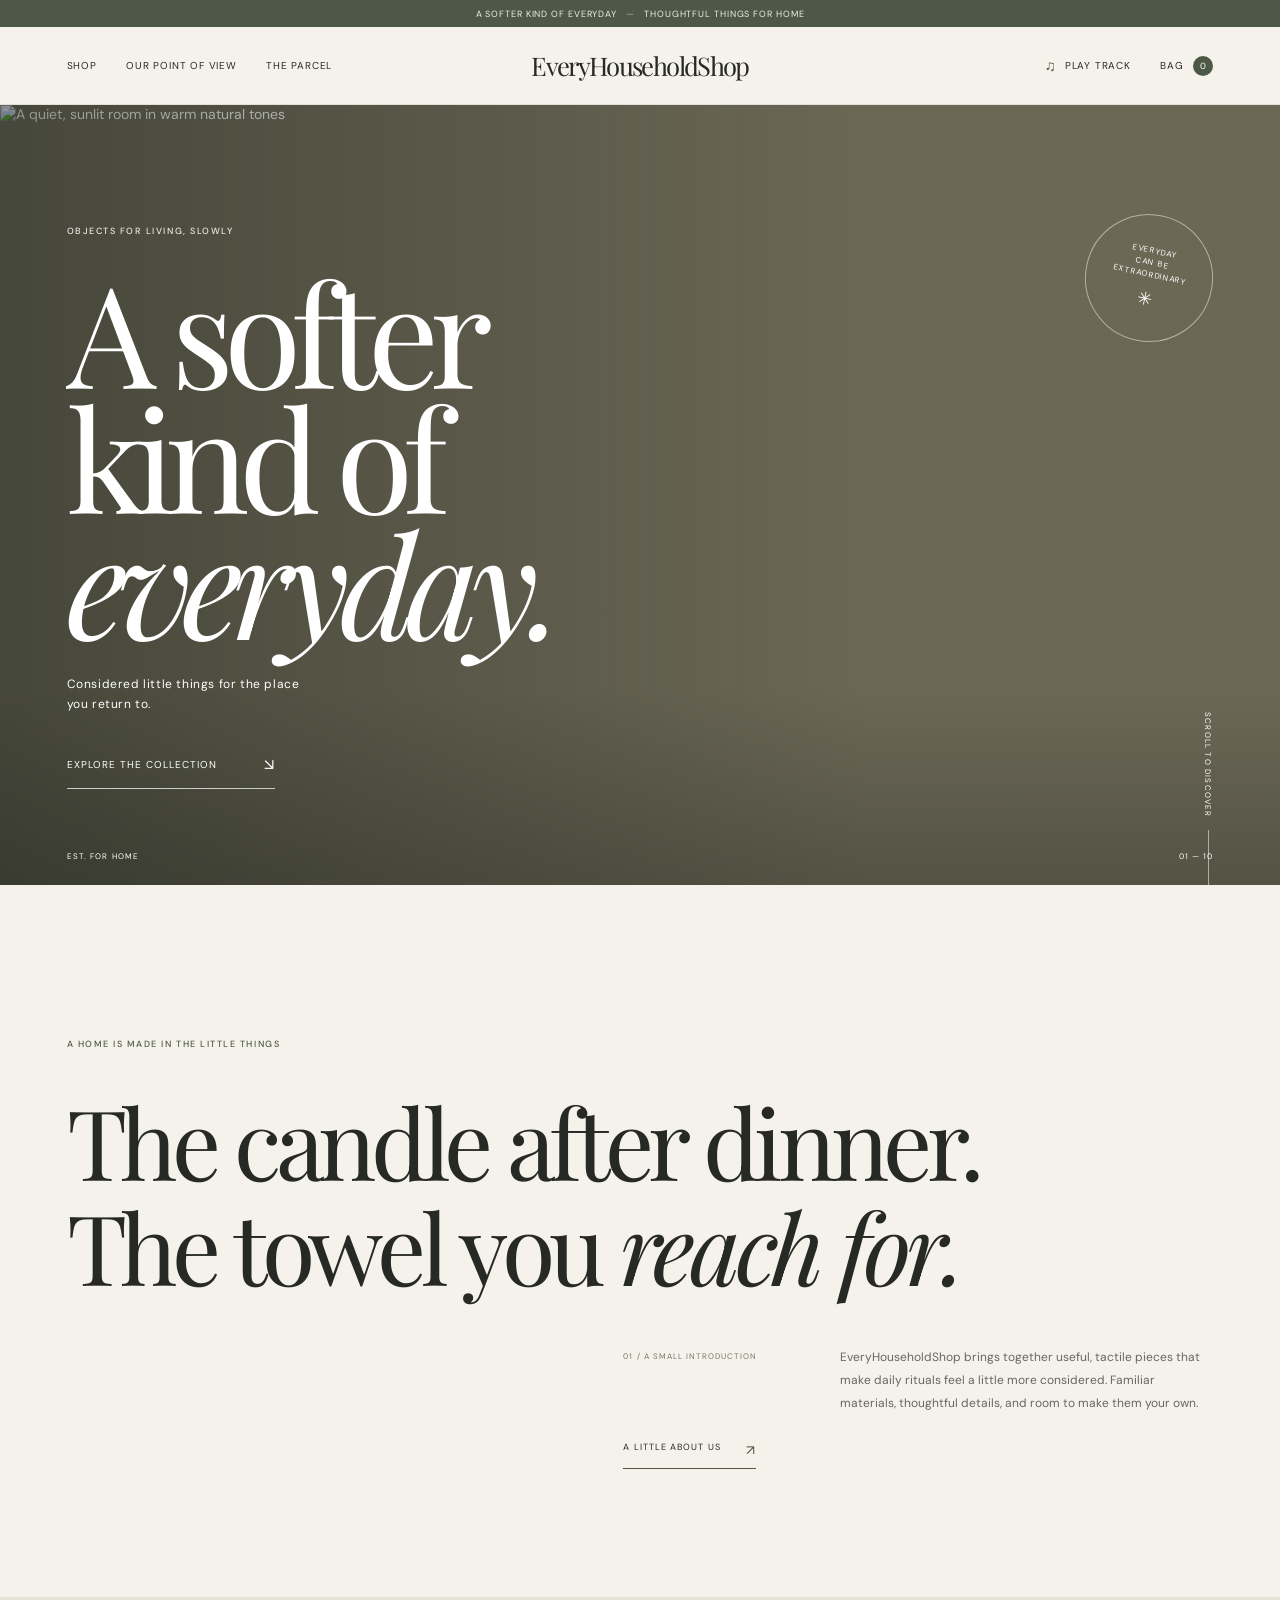
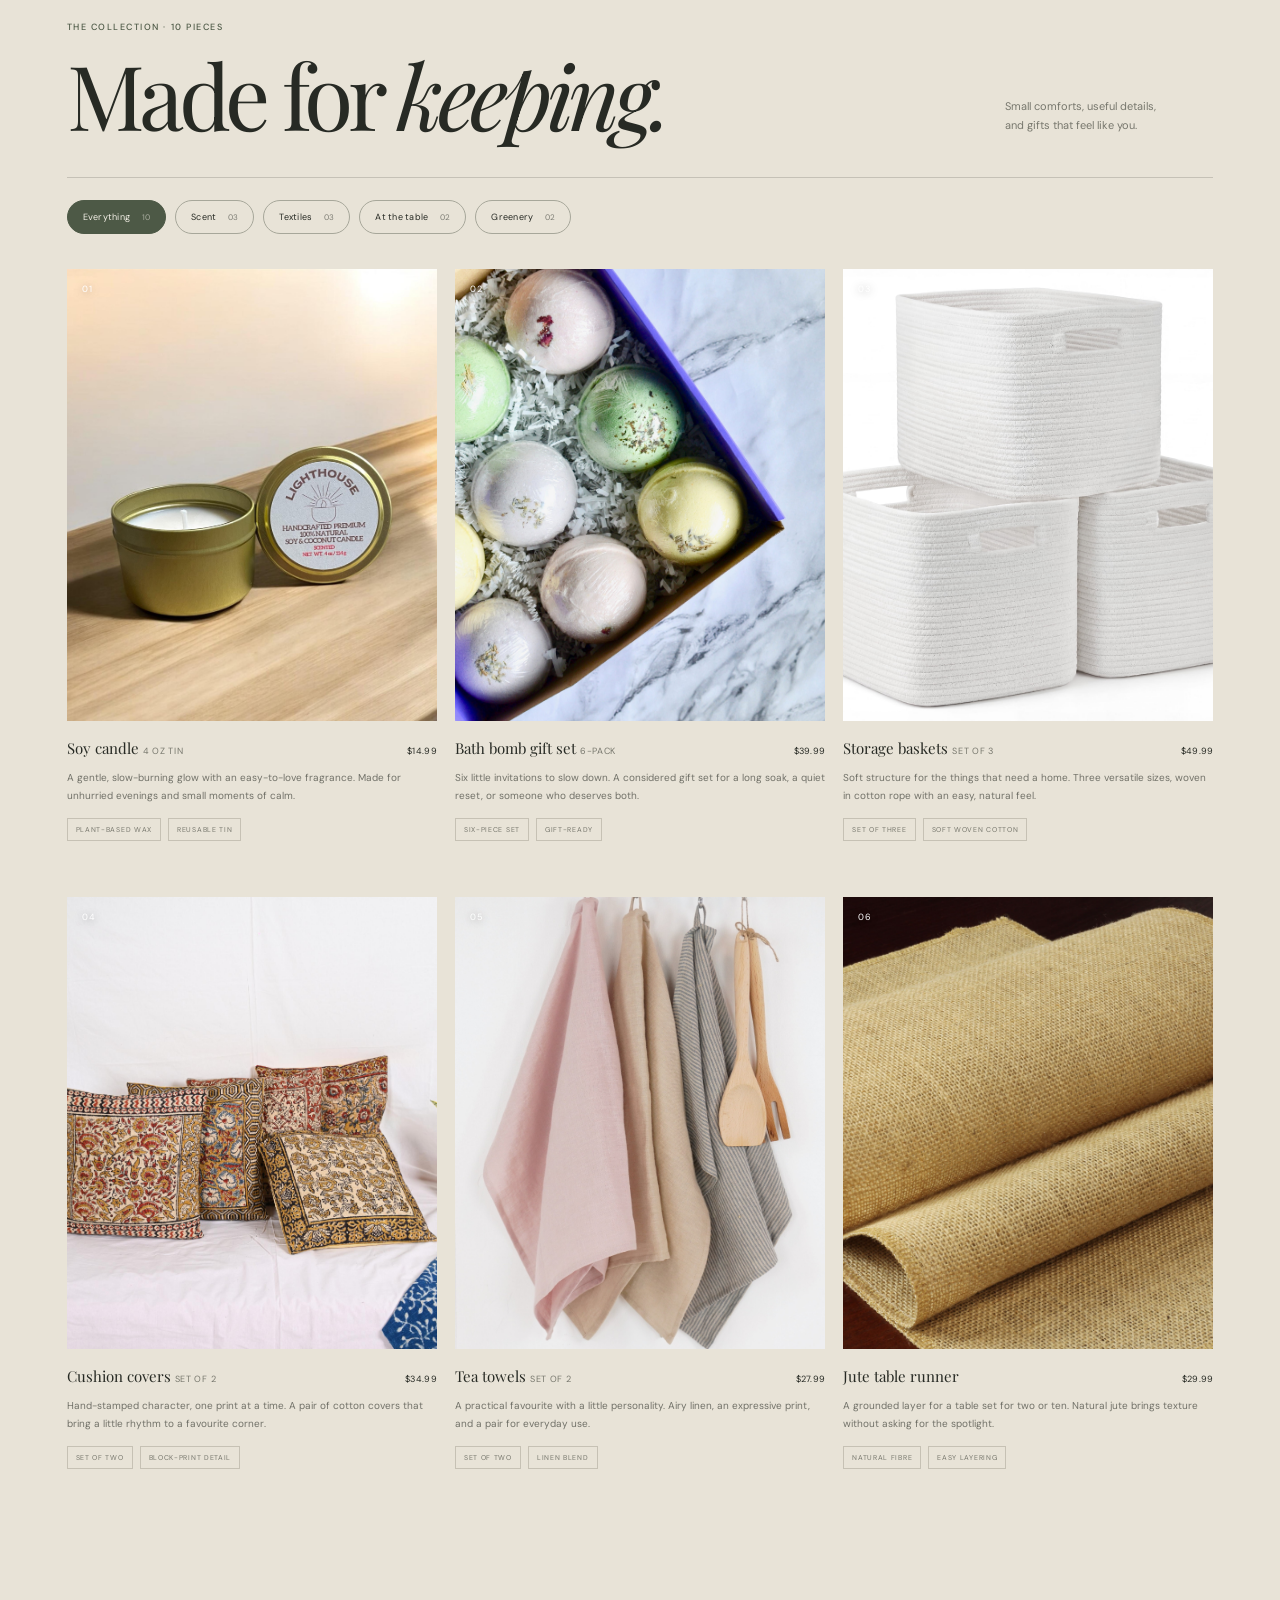
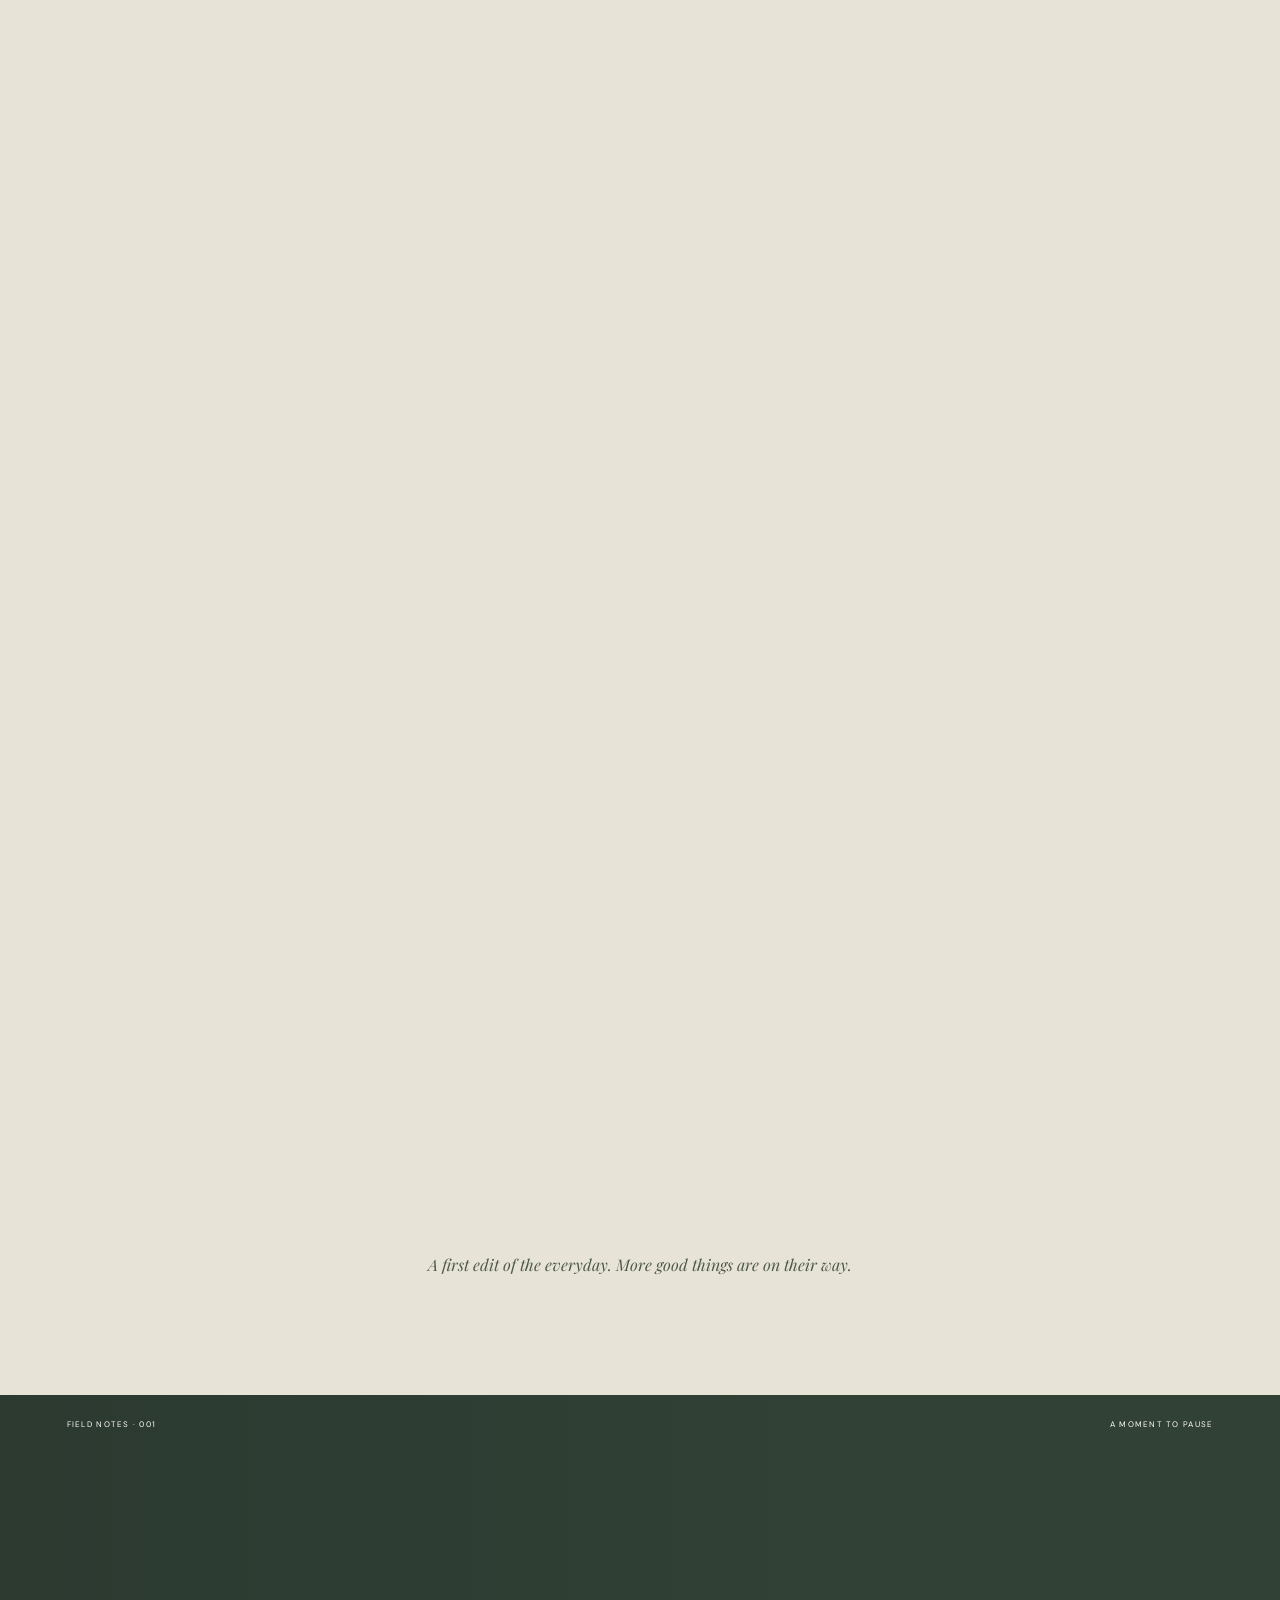
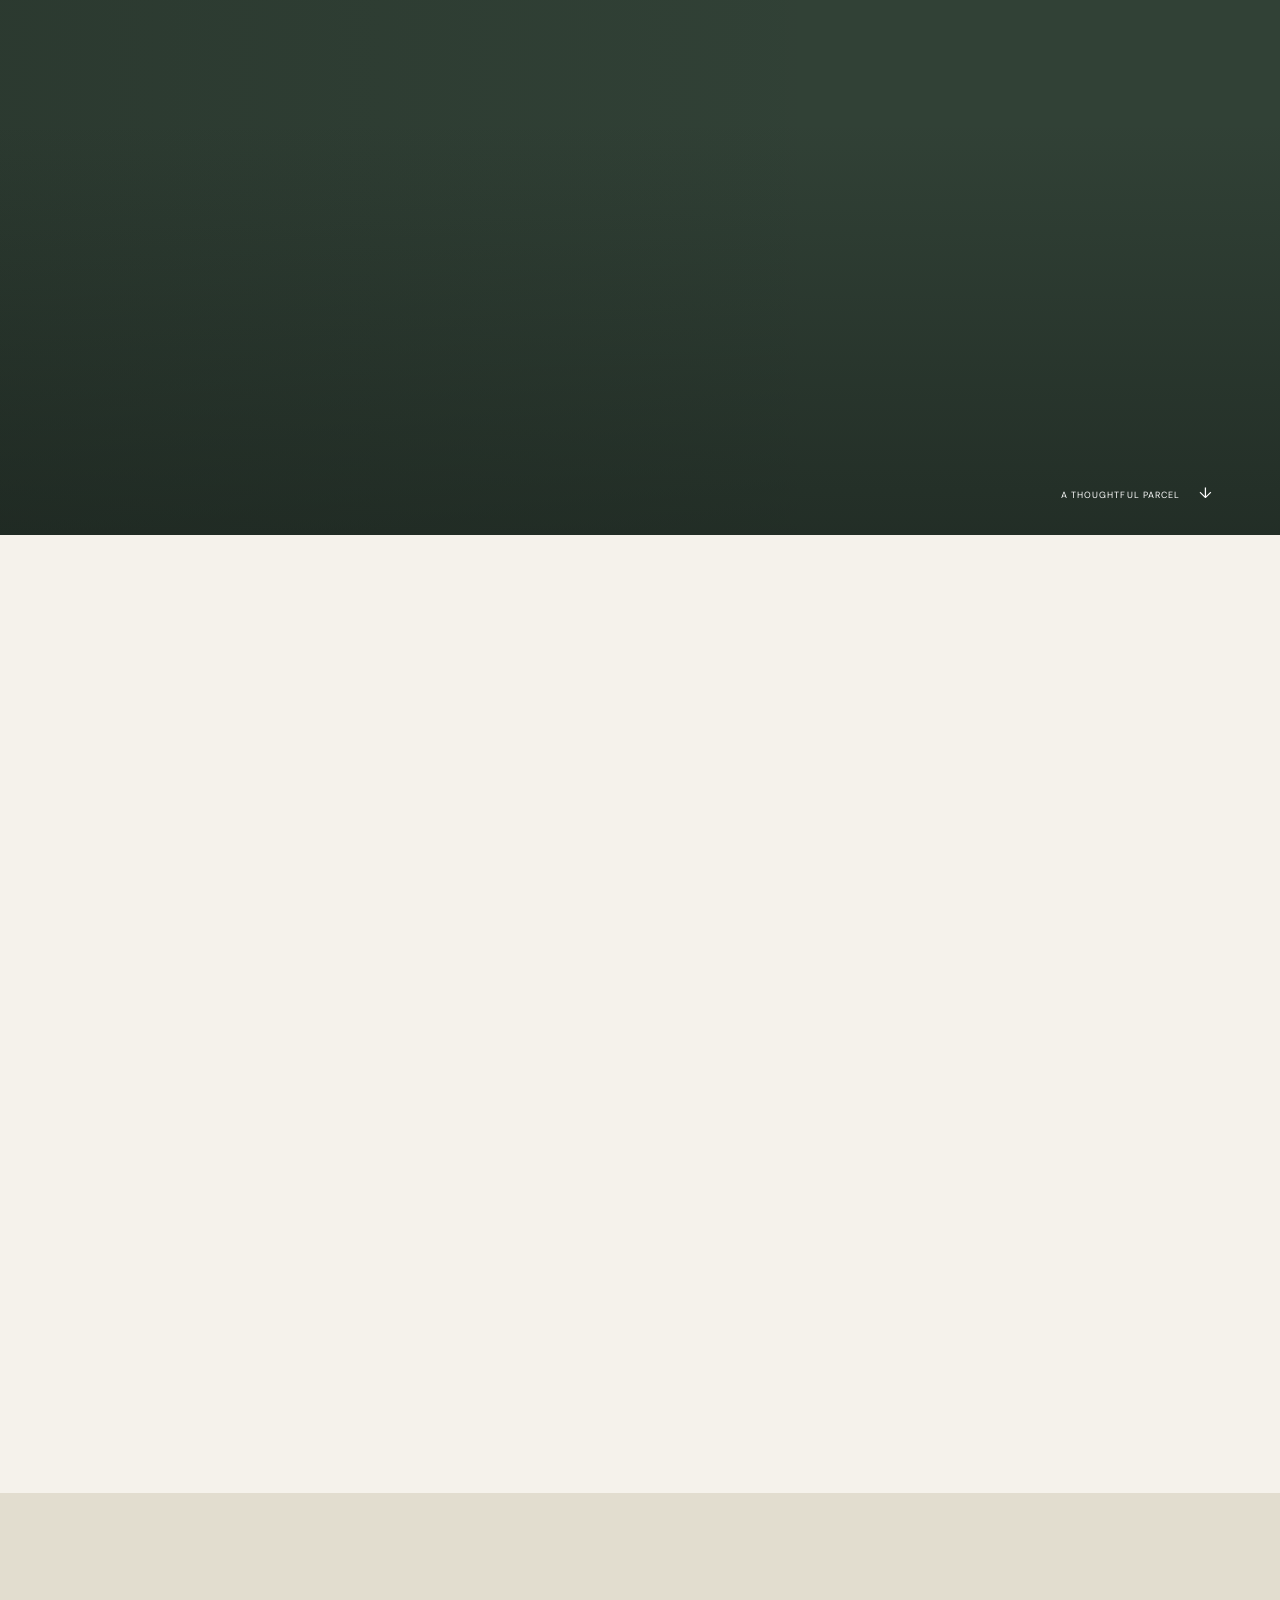
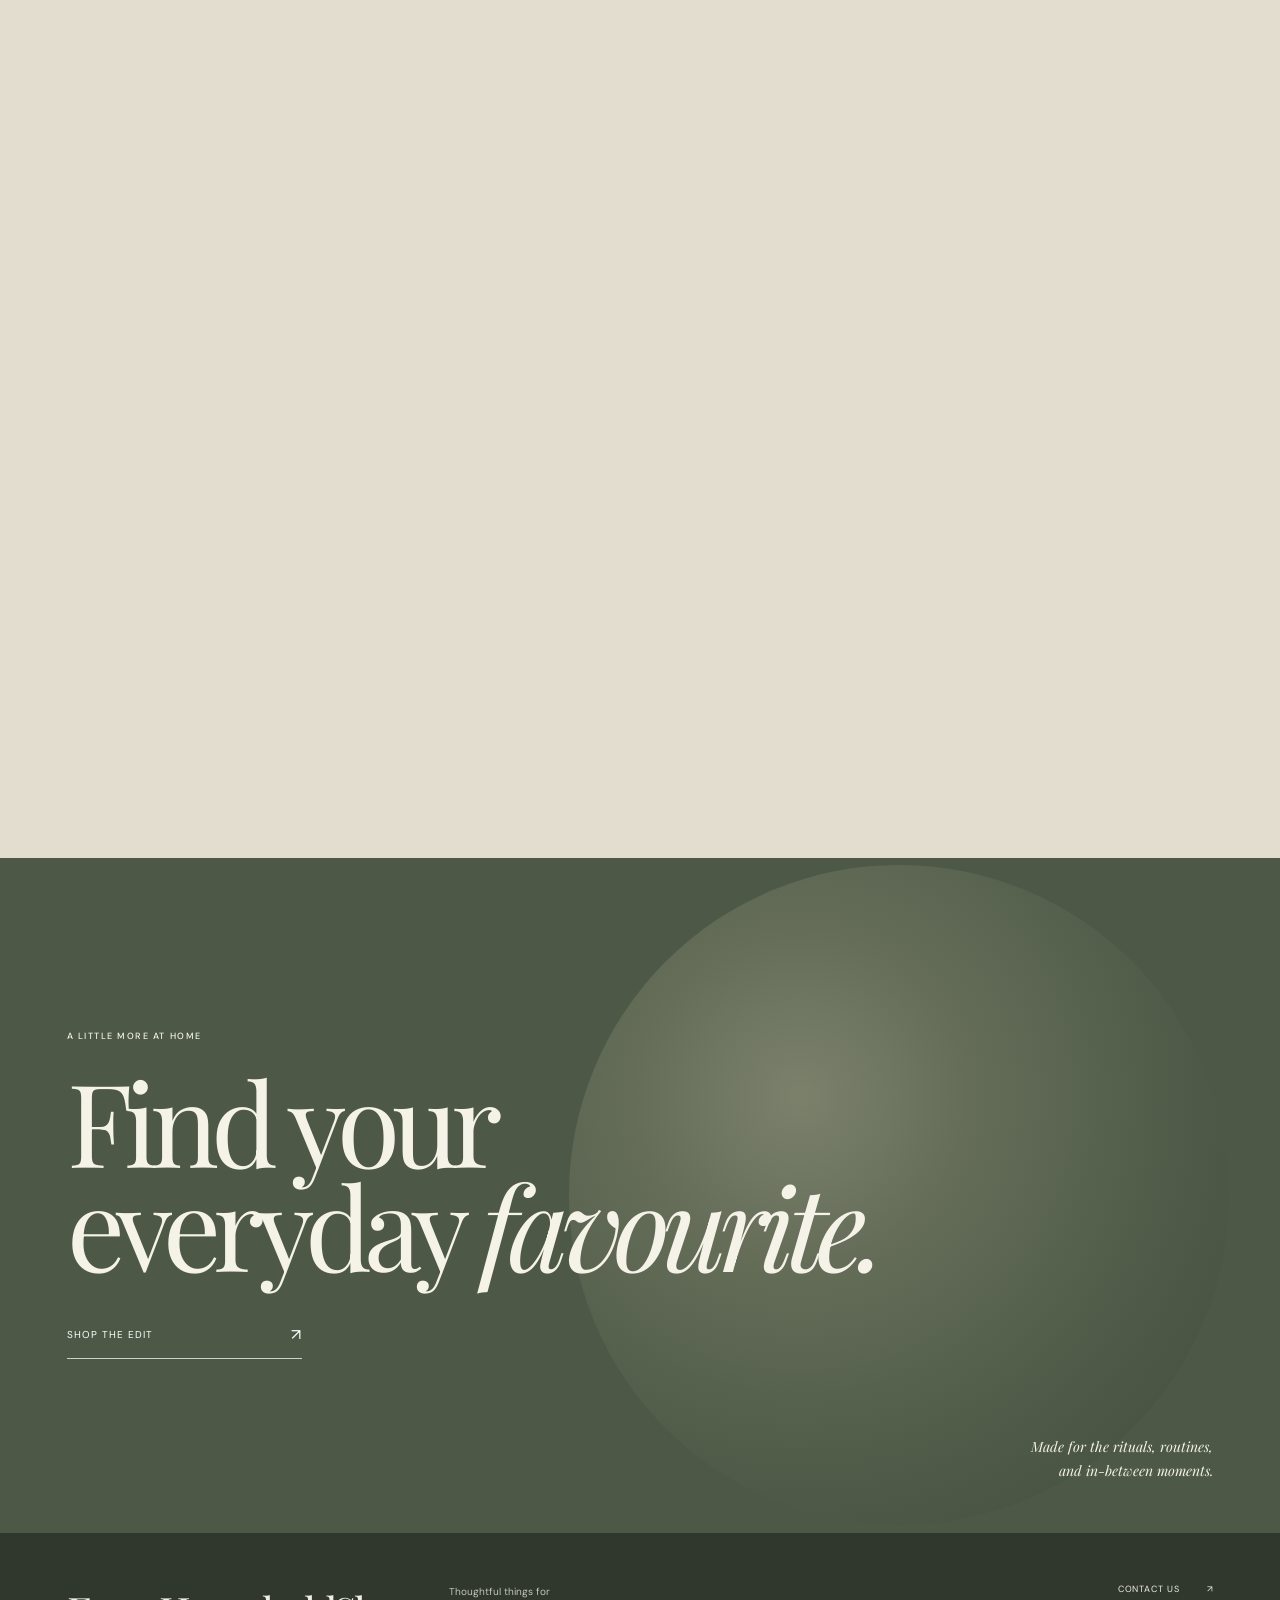
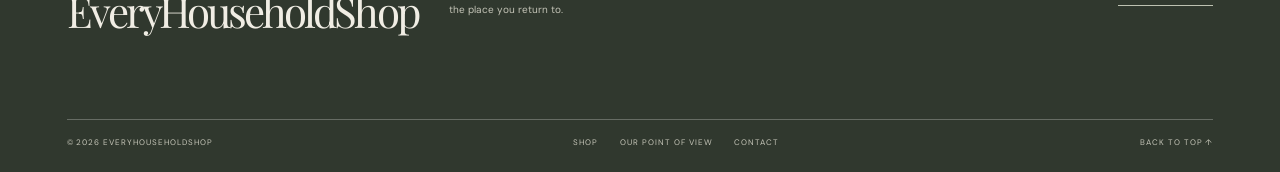
==== index.html @ 0ec9c469 "init" ====
<!doctype html>
<html lang="en">
<head>
  <meta charset="utf-8">
  <meta name="viewport" content="width=device-width, initial-scale=1">
  <meta name="theme-color" content="#e9e4d8">
  <meta name="description" content="Thoughtful objects for the rituals of home. Discover the EveryHouseholdShop collection of considered everyday essentials.">
  <title>EveryHouseholdShop — A softer kind of everyday</title>
  <link rel="preconnect" href="https://fonts.googleapis.com">
  <link rel="preconnect" href="https://fonts.gstatic.com" crossorigin>
  <link href="https://fonts.googleapis.com/css2?family=DM+Sans:wght@400;500;600&family=Playfair+Display:wght@400;500&display=swap" rel="stylesheet">
  <link rel="stylesheet" href="assets/styles.css">
</head>
<body>
  <div class="loader" aria-hidden="true"><span class="loader-mark">EveryHouseholdShop</span><span class="loader-line"><i></i></span></div>
  <div class="announcement">A softer kind of everyday <span>—</span> thoughtful things for home</div>
  <header class="site-header" id="top">
    <button class="menu-toggle" aria-label="Open menu" aria-expanded="false"><span></span><span></span></button>
    <nav class="primary-nav" aria-label="Main navigation"><a href="#collection">Shop</a><a href="#story">Our point of view</a><a href="#packaging">The parcel</a></nav>
    <a class="wordmark" href="#top" aria-label="EveryHouseholdShop home">EveryHouseholdShop</a>
    <div class="header-actions"><button class="sound-toggle" aria-pressed="false"><span class="sound-icon">♫</span><span class="sound-label">Play track</span></button><button class="bag-link" type="button" aria-controls="cart-drawer" aria-expanded="false">Bag <span class="bag-count">0</span></button></div>
  </header>
  <main>
    <section class="hero fullbleed" aria-labelledby="hero-title">
      <img class="hero-image" src="https://images.unsplash.com/photo-1616486338812-3dadae4b4ace?auto=format&fit=crop&w=2400&q=90" alt="A quiet, sunlit room in warm natural tones">
      <div class="hero-shade"></div>
      <div class="hero-copy">
        <p class="eyebrow">Objects for living, slowly</p>
        <h1 id="hero-title">A softer<br>kind of <em>everyday.</em></h1>
        <p class="hero-note">Considered little things for the place<br>you return to.</p>
        <a class="round-link" href="#collection"><span>Explore the collection</span><i>↘</i></a>
      </div>
      <div class="hero-stamp" aria-label="Made for the rituals of home"><span>EVERYDAY<br>CAN BE<br>EXTRAORDINARY</span><b>✳</b></div>
      <div class="hero-foot"><span>EST. FOR HOME</span><span>01 — 10</span></div>
      <a class="scroll-cue" href="#intro"><span>Scroll to discover</span><i></i></a>
    </section>

    <section class="intro editorial-pad" id="intro">
      <p class="eyebrow reveal">A home is made in the little things</p>
      <h2 class="intro-title reveal">The candle after dinner.<br>The towel you <em>reach for.</em></h2>
      <div class="intro-bottom reveal"><span class="intro-number">01 / A SMALL INTRODUCTION</span><p>EveryHouseholdShop brings together useful, tactile pieces that make daily rituals feel a little more considered. Familiar materials, thoughtful details, and room to make them your own.</p><a class="text-link" href="#story">A little about us <span>↗</span></a></div>
    </section>

    <section class="collection editorial-pad" id="collection">
      <div class="section-head reveal"><div><p class="eyebrow">The collection · 10 pieces</p><h2>Made for <em>keeping.</em></h2></div><p>Small comforts, useful details,<br>and gifts that feel like you.</p></div>
      <div class="filter-row reveal" role="group" aria-label="Filter products">
        <button class="filter-chip active" data-filter="all">Everything <span>10</span></button><button class="filter-chip" data-filter="scent">Scent <span>03</span></button><button class="filter-chip" data-filter="textile">Textiles <span>03</span></button><button class="filter-chip" data-filter="table">At the table <span>02</span></button><button class="filter-chip" data-filter="greenery">Greenery <span>02</span></button>
      </div>
      <div class="product-grid">
        <article class="product-card reveal" data-category="scent" data-price="14.99" data-id="soy-candle"><div class="product-image"><img loading="lazy" src="./assets/01-soy-candle-tin.jpg" alt="A candle glowing in a softly lit room"><span class="product-index">01</span><button class="quick-add" data-product="Soy candle (4 oz tin)">Add to bag <i>＋</i></button></div><div class="product-meta"><h3>Soy candle <small>4 oz tin</small></h3><span>$14.99</span></div><p class="product-desc">A gentle, slow-burning glow with an easy-to-love fragrance. Made for unhurried evenings and small moments of calm.</p><div class="product-tags"><span>Plant-based wax</span><span>Reusable tin</span></div></article>
        <article class="product-card reveal" data-category="scent" data-price="39.99" data-id="bath-bombs"><div class="product-image"><img loading="lazy" src="./assets/02-bath-bomb-gift-set.jpg" alt="Bath and body care arranged on a warm stone surface"><span class="product-index">02</span><button class="quick-add" data-product="Bath bomb gift set (6-pack)">Add to bag <i>＋</i></button></div><div class="product-meta"><h3>Bath bomb gift set <small>6-pack</small></h3><span>$39.99</span></div><p class="product-desc">Six little invitations to slow down. A considered gift set for a long soak, a quiet reset, or someone who deserves both.</p><div class="product-tags"><span>Six-piece set</span><span>Gift-ready</span></div></article>
        <article class="product-card reveal" data-category="textile" data-price="49.99" data-id="storage-baskets"><div class="product-image"><img loading="lazy" src="./assets/03-cotton-rope-baskets.jpg" alt="Natural woven baskets beside a linen sofa"><span class="product-index">03</span><button class="quick-add" data-product="Storage baskets (set of 3)">Add to bag <i>＋</i></button></div><div class="product-meta"><h3>Storage baskets <small>set of 3</small></h3><span>$49.99</span></div><p class="product-desc">Soft structure for the things that need a home. Three versatile sizes, woven in cotton rope with an easy, natural feel.</p><div class="product-tags"><span>Set of three</span><span>Soft woven cotton</span></div></article>
        <article class="product-card reveal" data-category="textile" data-price="34.99" data-id="cushion-covers"><div class="product-image"><img loading="lazy" src="./assets/04-block-print-cushion-covers.jpg" alt="Patterned cushion covers on a neutral sofa"><span class="product-index">04</span><button class="quick-add" data-product="Cushion covers (set of 2)">Add to bag <i>＋</i></button></div><div class="product-meta"><h3>Cushion covers <small>set of 2</small></h3><span>$34.99</span></div><p class="product-desc">Hand-stamped character, one print at a time. A pair of cotton covers that bring a little rhythm to a favourite corner.</p><div class="product-tags"><span>Set of two</span><span>Block-print detail</span></div></article>
        <article class="product-card reveal" data-category="textile" data-price="27.99" data-id="tea-towels"><div class="product-image"><img loading="lazy" src="./assets/05-linen-tea-towels.jpg" alt="Linen tea towels folded on a kitchen counter"><span class="product-index">05</span><button class="quick-add" data-product="Tea towels (set of 2)">Add to bag <i>＋</i></button></div><div class="product-meta"><h3>Tea towels <small>set of 2</small></h3><span>$27.99</span></div><p class="product-desc">A practical favourite with a little personality. Airy linen, an expressive print, and a pair for everyday use.</p><div class="product-tags"><span>Set of two</span><span>Linen blend</span></div></article>
        <article class="product-card reveal" data-category="table" data-price="29.99" data-id="jute-runner"><div class="product-image"><img loading="lazy" src="./assets/06-jute-table-runner.jpg" alt="A natural jute table runner styled for an intimate meal"><span class="product-index">06</span><button class="quick-add" data-product="Jute table runner">Add to bag <i>＋</i></button></div><div class="product-meta"><h3>Jute table runner</h3><span>$29.99</span></div><p class="product-desc">A grounded layer for a table set for two or ten. Natural jute brings texture without asking for the spotlight.</p><div class="product-tags"><span>Natural fibre</span><span>Easy layering</span></div></article>
        <article class="product-card reveal" data-category="greenery" data-price="32.99" data-id="macrame-hangers"><div class="product-image"><img loading="lazy" src="./assets/07-macrame-plant-hanger.jpg" alt="A hanging plant in a bright interior"><span class="product-index">07</span><button class="quick-add" data-product="Macramé hangers (2-pack)">Add to bag <i>＋</i></button></div><div class="product-meta"><h3>Macramé hangers <small>2-pack</small></h3><span>$32.99</span></div><p class="product-desc">Give your favourite greens a little more room to grow. Two knotted hangers bring a handmade touch to open spaces.</p><div class="product-tags"><span>Two-piece set</span><span>Hand-knotted look</span></div></article>
        <article class="product-card reveal" data-category="table" data-price="32.99" data-id="bamboo-coasters"><div class="product-image"><img loading="lazy" src="./assets/08-bamboo-coaster-set.jpg" alt="A ceramic cup resting on a natural coaster"><span class="product-index">08</span><button class="quick-add" data-product="Bamboo coasters (set of 6)">Add to bag <i>＋</i></button></div><div class="product-meta"><h3>Bamboo coasters <small>set of 6</small></h3><span class="product-price">$32.99</span></div><p class="product-desc">A tidy place for cups and unhurried conversations. Natural bamboo brings a warm, lasting feel to everyday tables.</p><label class="engraving-option">Personal engraving <select aria-label="Bamboo coaster engraving"><option value="0">No engraving · $32.99</option><option value="5">Add engraving · $37.99</option></select></label><div class="product-tags"><span>Set of six</span><span>Optional engraving</span></div></article>
        <article class="product-card reveal" data-category="scent" data-price="29.99" data-id="reed-diffuser"><div class="product-image"><img loading="lazy" src="./assets/09-reed-diffuser.jpg" alt="A reed diffuser on a minimal console table"><span class="product-index">09</span><button class="quick-add" data-product="Reed diffuser">Add to bag <i>＋</i></button></div><div class="product-meta"><h3>Reed diffuser</h3><span>$29.99</span></div><p class="product-desc">A quiet way to make a room feel like yours. An understated diffuser for a steady, welcoming scent throughout the day.</p><div class="product-tags"><span>Slow-release scent</span><span>Private label</span></div></article>
        <article class="product-card reveal" data-category="greenery" data-price="32.99" data-id="pampas-bouquet"><div class="product-image"><img loading="lazy" src="./assets/10-pampas-grass-bouquet.jpg" alt="Soft, dried botanicals styled in a neutral home"><span class="product-index">10</span><button class="quick-add" data-product="Pampas grass bouquet">Add to bag <i>＋</i></button></div><div class="product-meta"><h3>Pampas grass bouquet</h3><span>$32.99</span></div><p class="product-desc">Feathery texture and a soft sculptural shape for a favourite vase. A natural finishing touch for a calm, lived-in room.</p><div class="product-tags"><span>Natural texture</span><span>Easy styling</span></div></article>
      </div>
      <p class="collection-note">A first edit of the everyday. More good things are on their way.</p>
    </section>

    <section class="film fullbleed" id="story" aria-label="A quiet moment in nature">
      <video class="film-video" autoplay muted loop playsinline poster="https://images.unsplash.com/photo-1441974231531-c6227db76b6e?auto=format&fit=crop&w=2200&q=85" aria-label="Sunlight moving through a quiet forest"><source src="https://videos.pexels.com/video-files/3130284/3130284-hd_1920_1080_30fps.mp4" type="video/mp4"></video>
      <div class="film-overlay"></div><div class="film-label"><span>FIELD NOTES · 001</span><span>A MOMENT TO PAUSE</span></div>
      <div class="film-copy reveal"><p class="eyebrow">Less, but more meaningful</p><h2>Make room<br>for <em>the moment.</em></h2><p>Not everything needs to be hurried. A home can remind us.</p><button class="film-toggle" aria-label="Pause nature film">Pause film <span>Ⅱ</span></button></div>
      <a class="film-next" href="#packaging">A thoughtful parcel <span>↓</span></a>
    </section>

    <section class="story editorial-pad">
      <div class="story-image reveal"><img loading="lazy" src="https://images.unsplash.com/photo-1600210492486-724fe5c67fb0?auto=format&fit=crop&w=1400&q=85" alt="A calm, light-filled living space with natural materials"><span class="image-caption">A place to land, and begin again.</span></div>
      <div class="story-copy reveal"><p class="eyebrow">Our point of view</p><h2>Good things<br>belong in <em>real life.</em></h2><p>We believe thoughtful design should feel at home in the everyday. Pieces to use, touch, give, and come back to—chosen for their materials, their usefulness, and the feeling they bring to a room.</p><p>Start with one small ritual. Let the rest find its way.</p><a class="text-link" href="contact.html">Get to know us <span>↗</span></a></div>
    </section>

    <section class="packaging editorial-pad" id="packaging">
      <div class="section-head reveal"><div><p class="eyebrow">A parcel, made personal</p><h2>Room for your <em>story.</em></h2></div><p>Packaging that feels like us,<br>with space for what feels like you.</p></div>
      <div class="packaging-layout">
        <div class="box-stage reveal" aria-label="Shipping box photo preview"><div class="shipping-box"><div class="box-top"><span class="box-brand">EveryHouseholdShop</span><div class="photo-window top-window"><span>YOUR PHOTO</span></div><small>THOUGHTFULLY SENT</small></div><div class="box-front"><span class="box-brand">EveryHouseholdShop</span><div class="photo-window front-window"><span>YOUR PHOTO</span></div><small>OBJECTS FOR LIVING, SLOWLY</small></div><div class="box-side"><div class="photo-window side-window"><span>YOUR PHOTO</span></div><small>EHS · 01</small></div></div><p class="box-caption">Your photos, our signature olive box. A small preview of the parcel experience.</p></div>
        <div class="packaging-copy reveal"><p class="eyebrow">A blank canvas for every delivery</p><h3>Different picture.<br>Same <em>feeling.</em></h3><p>The box is part of the first impression. Keep our warm paper and olive identity, then bring in a new photograph for a seasonal story, a personal note, or a moment worth sharing.</p><label class="upload-button" for="box-photo-input">Try your own photos <span>＋</span></label><input id="box-photo-input" type="file" accept="image/*" multiple hidden><p class="upload-hint">Choose up to three images to preview on the box. Your photos stay in this browser.</p><div class="photo-slots" aria-label="Photo slot status"><span>01 <i>Ready</i></span><span>02 <i>Ready</i></span><span>03 <i>Ready</i></span></div></div>
      </div>
    </section>

    <section class="closing fullbleed"><div class="closing-orb"></div><p class="eyebrow">A little more at home</p><h2>Find your<br>everyday <em>favourite.</em></h2><a class="round-link light" href="#collection"><span>Shop the edit</span><i>↗</i></a><span class="closing-note">Made for the rituals, routines,<br>and in-between moments.</span></section>
  </main>
  <footer class="site-footer"><div class="footer-top"><a class="footer-logo" href="#top">EveryHouseholdShop</a><p>Thoughtful things for<br>the place you return to.</p><a class="footer-contact" href="contact.html">Contact us <span>↗</span></a></div><div class="footer-bottom"><span>© 2026 EVERYHOUSEHOLDSHOP</span><div><a href="#collection">Shop</a><a href="#story">Our point of view</a><a href="contact.html">Contact</a></div><a href="#top">Back to top ↑</a></div></footer>
  <div class="cart-scrim" data-close-cart></div><aside class="cart-drawer" id="cart-drawer" aria-hidden="true" aria-label="Shopping bag"><div class="cart-drawer-head"><div><p class="eyebrow">Your selection</p><h2>Your bag <span class="drawer-count">(0)</span></h2></div><button class="cart-close" type="button" aria-label="Close bag">×</button></div><div class="cart-lines"></div><div class="cart-drawer-foot"><div class="subtotal-row"><span>Subtotal</span><strong class="cart-total">$0.00</strong></div><p>Your bag is saved in this browser. Checkout is not available yet.</p></div></aside><div class="toast" role="status" aria-live="polite"></div>
  <script src="assets/app.js"></script>
</body>
</html>
---- assets/styles.css ----
:root{--paper:#e9e4d8;--paper-light:#f5f2eb;--olive:#4d5946;--olive-deep:#374034;--ink:#272a24;--muted:#77776d;--line:rgba(39,42,36,.18);--serif:"Playfair Display",Georgia,serif;--sans:"DM Sans",Arial,sans-serif;--gutter:clamp(22px,5.2vw,88px)}
*{box-sizing:border-box}html{scroll-behavior:smooth;scroll-padding-top:90px}body{margin:0;background:var(--paper-light);color:var(--ink);font-family:var(--sans);font-size:14px;-webkit-font-smoothing:antialiased}a{color:inherit;text-decoration:none}button,input,textarea,select{font:inherit}button{color:inherit}.loader{position:fixed;z-index:1000;inset:0;background:var(--olive);color:#f3f0e7;display:flex;align-items:center;justify-content:center;flex-direction:column;gap:24px;transition:opacity .8s ease,visibility .8s ease}.loader.done{opacity:0;visibility:hidden}.loader-mark{font:400 clamp(25px,5vw,54px)/1 var(--serif);letter-spacing:-.06em}.loader-line{width:116px;height:1px;background:#ffffff5c;overflow:hidden}.loader-line i{display:block;height:100%;background:#f3f0e7;animation:loadline 1.35s cubic-bezier(.7,0,.2,1) forwards}@keyframes loadline{from{width:0}to{width:100%}}.announcement{height:27px;background:var(--olive);color:#f2eee4;display:flex;align-items:center;justify-content:center;gap:9px;font-size:9px;letter-spacing:.1em;text-transform:uppercase}.announcement span{opacity:.6}.site-header{height:78px;padding:0 var(--gutter);display:grid;grid-template-columns:1fr auto 1fr;align-items:center;background:var(--paper-light);position:relative;z-index:30;border-bottom:1px solid rgba(39,42,36,.09)}.primary-nav,.header-actions{display:flex;align-items:center;gap:clamp(15px,2.3vw,34px)}.primary-nav a,.bag-link,.sound-toggle{font-size:10px;letter-spacing:.08em;text-transform:uppercase}.primary-nav a{transition:opacity .25s}.primary-nav a:hover,.footer-bottom a:hover{opacity:.55}.wordmark{font:400 clamp(19px,2vw,27px)/1 var(--serif);letter-spacing:-.065em;text-align:center;white-space:nowrap}.header-actions{justify-content:flex-end}.sound-toggle{display:flex;align-items:center;gap:8px;border:0;background:none;cursor:pointer;padding:10px 0}.sound-icon{font-size:15px;color:var(--olive)}.bag-count{display:inline-grid;place-items:center;min-width:20px;height:20px;margin-left:6px;border-radius:50%;background:var(--olive);color:#fff;font-size:9px}.menu-toggle{display:none}.fullbleed{position:relative;overflow:hidden}.hero{height:min(780px,calc(100svh - 105px));min-height:600px;color:#fff;background:#726e5b}.hero-image,.film-video{position:absolute;inset:0;width:100%;height:100%;object-fit:cover}.hero-image{object-position:center 52%;animation:hero-arrive 1.5s cubic-bezier(.2,.65,.3,1) both;transform:scale(1.04)}@keyframes hero-arrive{to{transform:scale(1)}}.hero-shade{position:absolute;inset:0;background:linear-gradient(90deg,rgba(21,27,22,.47),rgba(32,34,26,.08) 68%),linear-gradient(0deg,rgba(24,28,22,.28),transparent 25%)}.hero-copy{position:absolute;left:var(--gutter);top:48%;transform:translateY(-45%);max-width:780px}.eyebrow{font-size:9px;line-height:1.3;letter-spacing:.17em;text-transform:uppercase;font-weight:500}.hero-copy .eyebrow{margin:0 0 30px;opacity:.88}.hero h1{font:400 clamp(64px,11vw,156px)/.89 var(--serif);letter-spacing:-.07em;margin:0;max-width:950px}.hero h1 em,.intro h2 em,.section-head h2 em,.film h2 em,.story h2 em,.packaging h3 em,.closing h2 em,.contact-title h1 em,.contact-aside h2 em{font-weight:400}.hero-note{font-size:12px;line-height:1.7;letter-spacing:.05em;margin:30px 0 26px}.round-link{min-width:208px;display:inline-flex;align-items:center;justify-content:space-between;border-bottom:1px solid rgba(255,255,255,.72);padding:13px 0;color:#fff;font-size:10px;letter-spacing:.1em;text-transform:uppercase}.round-link i{font-size:16px;font-style:normal;transition:transform .25s}.round-link:hover i{transform:translate(3px,-3px)}.hero-stamp{position:absolute;right:var(--gutter);top:14%;width:clamp(82px,10vw,132px);aspect-ratio:1;border:1px solid #f2eee48c;border-radius:50%;display:flex;align-items:center;justify-content:center;flex-direction:column;gap:6px;text-align:center;transform:rotate(12deg);font-size:8px;line-height:1.5;letter-spacing:.1em}.hero-stamp b{font-size:18px;font-weight:400}.hero-foot{position:absolute;left:var(--gutter);right:var(--gutter);bottom:24px;display:flex;justify-content:space-between;font-size:8px;letter-spacing:.14em}.scroll-cue{position:absolute;right:var(--gutter);bottom:0;display:flex;align-items:center;gap:12px;writing-mode:vertical-rl;font-size:8px;letter-spacing:.15em;text-transform:uppercase}.scroll-cue i{height:55px;width:1px;background:#ffffff85;position:relative;overflow:hidden}.scroll-cue i:after{content:"";position:absolute;top:-100%;left:0;width:100%;height:100%;background:#fff;animation:scrollline 1.7s ease-in-out infinite}@keyframes scrollline{to{top:100%}}.editorial-pad{padding-left:var(--gutter);padding-right:var(--gutter)}.intro{padding-top:clamp(95px,12vw,176px);padding-bottom:clamp(90px,10vw,150px);background:var(--paper-light)}.intro>.eyebrow{margin:0 0 38px;color:var(--olive)}.intro-title{font:400 clamp(43px,7.6vw,105px)/1.08 var(--serif);letter-spacing:-.055em;margin:0;max-width:1100px}.intro-bottom{margin:48px 0 0 auto;max-width:590px;display:grid;grid-template-columns:1fr 2fr;gap:18px 30px;align-items:start}.intro-number{font-size:8px;letter-spacing:.13em;color:var(--muted);padding-top:5px}.intro-bottom p,.story-copy>p:not(.eyebrow){font-size:12px;line-height:1.9;color:#66675f;margin:0}.text-link{font-size:9px;text-transform:uppercase;letter-spacing:.12em;border-bottom:1px solid var(--olive);padding:0 0 9px;display:inline-flex;gap:25px;width:max-content;margin-top:8px}.text-link span{color:var(--olive);font-size:14px}.collection{padding-top:25px;padding-bottom:120px;background:#e8e3d7}.section-head{display:flex;justify-content:space-between;align-items:end;padding-bottom:40px;border-bottom:1px solid var(--line)}.section-head .eyebrow{color:var(--olive);margin:0 0 18px}.section-head h2{font:400 clamp(45px,7vw,92px)/.96 var(--serif);letter-spacing:-.06em;margin:0}.section-head>p{font-size:11px;line-height:1.7;color:var(--muted);margin:0 5% 3px 0}.filter-row{display:flex;gap:9px;overflow:auto;padding:22px 0 35px;scrollbar-width:none}.filter-row::-webkit-scrollbar{display:none}.filter-chip{border:1px solid #a7a79a;background:transparent;border-radius:99px;padding:10px 15px;font-size:9px;letter-spacing:.03em;white-space:nowrap;cursor:pointer;transition:background .25s,color .25s,border .25s}.filter-chip span{font-size:8px;opacity:.55;margin-left:9px}.filter-chip.active,.filter-chip:hover{background:var(--olive);border-color:var(--olive);color:#f6f2e9}.product-grid{display:grid;grid-template-columns:repeat(3,minmax(0,1fr));gap:56px 18px}.product-card{min-width:0;transition:opacity .35s,transform .35s}.product-card.hidden{display:none}.product-image{aspect-ratio: .82;position:relative;overflow:hidden;background:#d7d0c2}.product-image img{height:100%;width:100%;object-fit:cover;display:block;transition:transform .7s cubic-bezier(.2,.6,.3,1),filter .45s}.product-card:hover .product-image img{transform:scale(1.035);filter:saturate(.88)}.product-index{position:absolute;left:15px;top:14px;color:white;font-size:9px;letter-spacing:.12em;text-shadow:0 1px 8px #0006}.quick-add{position:absolute;bottom:12px;left:12px;right:12px;display:flex;justify-content:space-between;align-items:center;padding:15px 16px;background:rgba(245,242,235,.94);border:0;text-transform:uppercase;letter-spacing:.1em;font-size:9px;cursor:pointer;transform:translateY(calc(100% + 15px));transition:transform .35s}.product-card:hover .quick-add,.quick-add:focus{transform:translateY(0)}.quick-add i{font-style:normal;font-size:16px}.product-meta{display:flex;align-items:baseline;justify-content:space-between;gap:10px;margin-top:17px}.product-meta h3{font:400 15px/1.4 var(--serif);margin:0}.product-meta h3 small{font:400 9px var(--sans);text-transform:uppercase;letter-spacing:.08em;color:var(--muted)}.product-meta>span{font-size:9px;white-space:nowrap;letter-spacing:.03em}.product-desc{font-size:10px;line-height:1.8;color:#717168;max-width:410px;margin:10px 0 13px}.product-tags{display:flex;gap:7px;flex-wrap:wrap}.product-tags span{border:1px solid #c6c1b4;padding:6px 8px;text-transform:uppercase;font-size:7px;letter-spacing:.1em;color:#77776d}.collection-note{text-align:center;font:italic 16px var(--serif);color:var(--olive);margin:90px 0 0}.film{height:min(740px,85svh);min-height:540px;color:#fff;background:#314136}.film-video{object-position:center 55%;filter:brightness(.73) saturate(.73)}.film-overlay{position:absolute;inset:0;background:linear-gradient(0deg,rgba(20,27,23,.5),transparent 56%),linear-gradient(90deg,rgba(18,24,20,.18),transparent 65%)}.film-label{position:absolute;left:var(--gutter);right:var(--gutter);top:24px;display:flex;justify-content:space-between;font-size:8px;letter-spacing:.16em}.film-copy{position:absolute;left:var(--gutter);bottom:12%;max-width:620px}.film-copy .eyebrow{margin:0 0 18px}.film h2{font:400 clamp(52px,8.5vw,112px)/.96 var(--serif);letter-spacing:-.06em;margin:0 0 22px}.film-copy>p:not(.eyebrow){font-size:11px;letter-spacing:.03em}.film-toggle{margin-top:18px;border:1px solid #ffffff94;background:transparent;color:#fff;border-radius:99px;padding:11px 14px;font-size:9px;letter-spacing:.08em;text-transform:uppercase;cursor:pointer}.film-toggle span{margin-left:18px}.film-next{position:absolute;right:var(--gutter);bottom:32px;font-size:9px;letter-spacing:.12em;text-transform:uppercase}.film-next span{margin-left:16px;font-size:15px}.story{padding-top:clamp(90px,12vw,165px);padding-bottom:clamp(90px,12vw,165px);display:grid;grid-template-columns:1.05fr .8fr;gap:clamp(40px,9vw,145px);align-items:center;background:var(--paper-light)}.story-image{position:relative}.story-image img{display:block;width:100%;aspect-ratio:.9;object-fit:cover}.image-caption{position:absolute;bottom:12px;left:12px;color:#fff;font-size:8px;text-transform:uppercase;letter-spacing:.13em;text-shadow:0 1px 8px #0008}.story-copy{max-width:420px}.story-copy .eyebrow{color:var(--olive);margin:0 0 20px}.story h2{font:400 clamp(45px,6.3vw,80px)/.98 var(--serif);letter-spacing:-.06em;margin:0 0 27px}.story-copy>p:not(.eyebrow){margin-bottom:17px}.story-copy .text-link{margin-top:20px}.packaging{padding-top:clamp(70px,9vw,120px);padding-bottom:clamp(90px,12vw,155px);background:#e2ddcf}.packaging .section-head{margin-bottom:55px}.packaging-layout{display:grid;grid-template-columns:1.15fr .75fr;gap:clamp(40px,9vw,145px);align-items:center}.box-stage{background:#d5d0c2;min-height:430px;display:grid;place-items:center;position:relative;padding:50px 30px}.shipping-box{position:relative;width:min(75%,500px);aspect-ratio:1.3;filter:drop-shadow(0 22px 14px rgba(32,36,27,.16));transform:rotate(-3deg);transition:transform .7s cubic-bezier(.2,.6,.3,1)}.box-stage:hover .shipping-box{transform:rotate(0) translateY(-4px)}.box-front{position:absolute;left:9%;right:11%;bottom:0;height:68%;background:#bcb39f;padding:8% 8%;display:flex;flex-direction:column;align-items:center;justify-content:space-between;overflow:hidden}.box-top{position:absolute;left:9%;right:11%;top:0;height:30%;background:#cec6b4;transform:skew(-30deg) scaleX(.87);transform-origin:bottom left;display:flex;align-items:center;justify-content:space-around;padding:1% 8%;overflow:hidden}.box-side{position:absolute;right:0;bottom:0;width:12%;height:68%;background:#a79f8c;transform:skewY(-35deg);transform-origin:left bottom;display:flex;flex-direction:column;justify-content:center;align-items:center;gap:10px;overflow:hidden}.box-brand{font:400 clamp(15px,2.2vw,24px) var(--serif);letter-spacing:-.065em;color:var(--olive-deep);white-space:nowrap;z-index:2}.box-front small,.box-top small,.box-side small{font-size:6px;letter-spacing:.18em;color:var(--olive-deep);z-index:2}.photo-window{position:absolute;background:#777b68;overflow:hidden;display:grid;place-items:center}.photo-window span{color:#f3efe6;font-size:7px;letter-spacing:.15em;z-index:1}.photo-window img{position:absolute;inset:0;width:100%;height:100%;object-fit:cover}.front-window{inset:27% 18% 20%}.top-window{width:28%;height:56%;right:11%;top:20%}.side-window{width:65%;height:35%}.box-caption{position:absolute;bottom:13px;left:20px;right:20px;text-align:center;font-size:8px;color:#747469;letter-spacing:.05em}.packaging-copy{max-width:450px}.packaging-copy .eyebrow{color:var(--olive);margin:0 0 20px}.packaging h3{font:400 clamp(39px,5.3vw,68px)/1 var(--serif);letter-spacing:-.06em;margin:0 0 24px}.packaging-copy>p:not(.eyebrow):not(.upload-hint){font-size:11px;line-height:1.9;color:#676960}.upload-button{margin-top:23px;display:flex;justify-content:space-between;align-items:center;width:100%;max-width:265px;border-bottom:1px solid var(--olive);padding:14px 0;cursor:pointer;text-transform:uppercase;letter-spacing:.1em;font-size:9px}.upload-button span{font-size:17px}.upload-hint{font-size:9px;line-height:1.6;color:#79796e;max-width:265px}.photo-slots{display:flex;gap:20px;margin-top:25px}.photo-slots span{font-size:8px;letter-spacing:.12em;color:var(--olive)}.photo-slots i{font-style:normal;display:block;color:#87877d;font-size:8px;letter-spacing:0;margin-top:5px}.closing{min-height:580px;height:75svh;max-height:760px;background:var(--olive);color:#f5f2e8;display:flex;flex-direction:column;justify-content:center;padding:var(--gutter);overflow:hidden}.closing-orb{position:absolute;width:min(52vw,660px);aspect-ratio:1;border-radius:50%;right:4%;top:50%;transform:translateY(-50%);background:radial-gradient(circle at 35% 35%,#979982 0,#737963 28%,#505d49 63%,#465240 80%);opacity:.62}.closing .eyebrow,.closing h2,.closing .round-link,.closing-note{position:relative;z-index:1}.closing .eyebrow{margin:0 0 26px}.closing h2{font:400 clamp(56px,9vw,125px)/.9 var(--serif);letter-spacing:-.07em;margin:0 0 35px}.round-link.light{max-width:235px}.closing-note{position:absolute;right:var(--gutter);bottom:50px;font:italic 14px/1.7 var(--serif);text-align:right}.site-footer{padding:50px var(--gutter) 25px;background:#30382e;color:#f0ede4}.footer-top{display:grid;grid-template-columns:1fr 1fr 1fr;align-items:start;padding-bottom:80px}.footer-logo{font:400 clamp(23px,3.3vw,42px) var(--serif);letter-spacing:-.07em}.footer-top p{font-size:10px;line-height:1.8;color:#c5c5b8;margin:0}.footer-contact{justify-self:end;border-bottom:1px solid #bdc1b1;padding-bottom:10px;font-size:9px;text-transform:uppercase;letter-spacing:.1em}.footer-contact span{margin-left:24px}.footer-bottom{border-top:1px solid #ffffff42;padding-top:17px;display:flex;justify-content:space-between;align-items:center;color:#c5c5b8;font-size:8px;letter-spacing:.12em;text-transform:uppercase}.footer-bottom div{display:flex;gap:22px}.toast{position:fixed;z-index:70;bottom:24px;left:50%;transform:translate(-50%,20px);padding:14px 20px;background:var(--olive-deep);color:#fff;font-size:10px;letter-spacing:.06em;opacity:0;transition:opacity .3s,transform .3s;pointer-events:none}.toast.show{opacity:1;transform:translate(-50%,0)}.reveal{opacity:0;transform:translateY(28px);transition:opacity .8s cubic-bezier(.2,.6,.3,1),transform .8s cubic-bezier(.2,.6,.3,1)}.reveal.visible{opacity:1;transform:translateY(0)}.product-card:nth-child(3n+2){transition-delay:.08s}.product-card:nth-child(3n){transition-delay:.16s}
/* Contact page */
.contact-hero{background:var(--paper);position:relative}.contact-image{height:min(47vw,570px);min-height:330px;position:relative;overflow:hidden}.contact-image img{width:100%;height:100%;object-fit:cover;display:block;filter:brightness(.74)}.contact-image-copy{position:absolute;left:var(--gutter);right:var(--gutter);bottom:20px;display:flex;justify-content:space-between;color:white;font-size:8px;letter-spacing:.15em}.contact-title{padding:62px var(--gutter) 70px;display:flex;align-items:end;justify-content:space-between;gap:40px}.contact-title .eyebrow{color:var(--olive);margin:0 0 15px}.contact-title h1{font:400 clamp(58px,9vw,120px)/.9 var(--serif);letter-spacing:-.07em;margin:0}.contact-title>p:last-child{max-width:300px;font-size:11px;line-height:1.8;color:#717168;margin:0 4% 8px 0}.contact-content{background:#e5e0d4;padding:100px var(--gutter) 120px;display:grid;grid-template-columns:.8fr 1fr;gap:clamp(45px,11vw,170px)}.contact-aside .eyebrow,.contact-form .eyebrow{color:var(--olive)}.contact-aside h2{font:400 clamp(40px,5vw,64px)/1 var(--serif);letter-spacing:-.06em;margin:22px 0 48px}.contact-detail{display:flex;flex-direction:column;gap:11px;padding:18px 0;border-top:1px solid var(--line)}.contact-detail span{font-size:8px;letter-spacing:.14em;color:#7a7a6e}.contact-detail a{font:400 15px var(--serif)}.contact-aside>p{max-width:260px;color:#78786e;font-size:10px;line-height:1.8;margin-top:30px}.contact-form{max-width:560px}.contact-form .eyebrow{margin:0 0 24px}.contact-form label{display:block;font-size:8px;letter-spacing:.12em;text-transform:uppercase;margin-bottom:24px}.contact-form input,.contact-form textarea,.contact-form select{display:block;width:100%;margin-top:8px;border:0;border-bottom:1px solid #aaa99b;background:transparent;padding:12px 0;font-size:11px;letter-spacing:0;color:var(--ink);outline:none;border-radius:0}.contact-form input:focus,.contact-form textarea:focus,.contact-form select:focus{border-color:var(--olive)}.contact-form textarea{resize:vertical}.submit-button{width:100%;display:flex;align-items:center;justify-content:space-between;border:0;border-bottom:1px solid var(--olive);background:transparent;padding:17px 0;text-transform:uppercase;font-size:9px;letter-spacing:.13em;cursor:pointer}.submit-button span{font-size:17px;color:var(--olive)}.form-note{font-size:8px;color:#818176;margin-top:13px}.contact-bottom{padding:70px var(--gutter);display:flex;justify-content:space-between;align-items:center;background:var(--paper-light)}.contact-bottom>p{font:italic 20px var(--serif);color:var(--olive);margin:0}
@media(min-width:1500px){.hero{height:820px}.product-grid{gap:70px 24px}}
@media(max-width:800px){:root{--gutter:25px}.site-header{height:68px;grid-template-columns:40px 1fr 90px;padding:0 20px}.menu-toggle{display:flex;width:30px;height:30px;flex-direction:column;justify-content:center;gap:6px;border:0;background:none;padding:4px}.menu-toggle span{height:1px;width:21px;background:var(--ink)}.primary-nav{display:none;position:absolute;top:68px;left:0;right:0;background:var(--paper-light);padding:24px;flex-direction:column;align-items:flex-start;border-bottom:1px solid var(--line)}.primary-nav.open{display:flex}.wordmark{font-size:clamp(16px,3.5vw,22px)}.header-actions{gap:12px}.sound-label{display:none}.sound-toggle{padding:8px 0}.bag-link{font-size:9px}.hero{height:calc(88svh - 95px);min-height:570px}.hero-copy{top:49%}.hero h1{font-size:clamp(62px,12vw,100px)}.hero-stamp{top:12%;right:24px}.section-head{align-items:start;gap:20px}.section-head>p{max-width:180px;margin-right:0}.product-grid{grid-template-columns:repeat(2,minmax(0,1fr));gap:42px 12px}.product-image{aspect-ratio:.77}.product-meta h3{font-size:13px}.product-desc{font-size:9px}.quick-add{transform:none;left:7px;right:7px;bottom:7px;padding:11px;font-size:8px}.film{height:72svh;min-height:500px}.story{grid-template-columns:1fr .9fr;gap:35px}.packaging-layout{grid-template-columns:1fr;gap:48px}.box-stage{min-height:390px}.shipping-box{width:min(75%,460px)}.packaging-copy{max-width:550px}.closing-orb{width:60vw;right:-4%}.footer-bottom{gap:18px}.footer-bottom div{gap:12px}}
@media(max-width:560px){:root{--gutter:20px}.announcement{font-size:7px;height:25px}.site-header{padding:0 14px;grid-template-columns:32px 1fr 72px}.wordmark{font-size:16px}.hero{min-height:590px;height:calc(88svh - 93px)}.hero-image{object-position:58% center}.hero-shade{background:linear-gradient(90deg,rgba(21,27,22,.43),rgba(32,34,26,.04) 100%),linear-gradient(0deg,rgba(24,28,22,.3),transparent 30%)}.hero h1{font-size:clamp(58px,16vw,88px)}.hero-copy{left:20px;top:47%}.hero-copy .eyebrow{margin-bottom:25px}.hero-note{margin:24px 0}.hero-stamp{width:82px;top:11%;right:20px;font-size:7px}.scroll-cue{right:18px}.intro{padding-top:90px;padding-bottom:90px}.intro-title{font-size:clamp(42px,11vw,64px)}.intro-bottom{grid-template-columns:1fr;gap:14px;margin-top:32px}.intro-bottom p{max-width:360px}.section-head{display:block;padding-bottom:27px}.section-head h2{font-size:55px}.section-head>p{margin-top:20px}.collection{padding-bottom:85px}.filter-row{margin-right:-20px;padding-top:18px;padding-bottom:25px}.product-grid{gap:35px 10px}.product-image{aspect-ratio:.68}.product-meta{display:block;margin-top:12px}.product-meta>span{display:block;margin-top:5px}.product-meta h3{font-size:13px;line-height:1.35}.product-meta h3 small{font-size:8px}.product-desc{font-size:8.5px;line-height:1.65;margin-top:7px}.product-tags{gap:4px}.product-tags span{font-size:6px;padding:5px}.product-index{top:9px;left:9px}.quick-add{font-size:7px;padding:9px}.collection-note{font-size:14px;line-height:1.6;margin-top:60px}.film{height:76svh;min-height:510px}.film-video{object-position:60% center}.film-copy{bottom:13%;left:20px}.film h2{font-size:69px}.film-label{left:20px;right:20px;font-size:7px}.film-next{right:20px}.story{display:flex;flex-direction:column;align-items:stretch;padding-top:85px;padding-bottom:85px;gap:40px}.story-image img{aspect-ratio:.98}.story-copy{padding:0 5px}.story h2{font-size:61px}.packaging{padding-top:72px;padding-bottom:90px}.packaging .section-head{margin-bottom:34px}.packaging h3{font-size:49px}.box-stage{min-height:300px;padding:32px 10px}.shipping-box{width:87%}.box-caption{bottom:9px;font-size:7px}.closing{height:620px;min-height:0}.closing h2{font-size:clamp(58px,15vw,90px)}.closing-orb{width:82vw;right:-26%;top:54%;opacity:.5}.closing-note{font-size:12px;right:20px;bottom:26px}.site-footer{padding:40px 20px 22px}.footer-top{grid-template-columns:1fr 1fr;gap:25px;padding-bottom:55px}.footer-logo{grid-column:1 / -1;font-size:31px}.footer-contact{justify-self:start}.footer-bottom{align-items:flex-start;flex-wrap:wrap;font-size:7px;gap:15px}.footer-bottom div{order:3;width:100%;flex-wrap:wrap}.contact-image{min-height:300px;height:75vw}.contact-title{display:block;padding-top:40px;padding-bottom:42px}.contact-title h1{font-size:78px}.contact-title>p:last-child{margin:25px 0 0;max-width:320px}.contact-content{padding:75px 20px 90px;grid-template-columns:1fr;gap:60px}.contact-aside h2{margin-bottom:32px}.contact-bottom{padding:50px 20px;display:block}.contact-bottom>p{font-size:17px;max-width:260px;line-height:1.5}.contact-bottom .text-link{margin-top:25px}}
@media(prefers-reduced-motion:reduce){*,*:before,*:after{scroll-behavior:auto!important;animation-duration:.01ms!important;animation-iteration-count:1!important;transition-duration:.01ms!important}.reveal{opacity:1;transform:none}.loader{display:none}}
/* Persistent, no-checkout shopping bag */
.bag-link{background:transparent;border:0;padding:8px 0;cursor:pointer}.cart-scrim{position:fixed;inset:0;z-index:58;background:rgba(24,28,23,.42);opacity:0;visibility:hidden;transition:opacity .35s,visibility .35s}.cart-scrim.open{opacity:1;visibility:visible}.cart-drawer{position:fixed;z-index:60;right:0;top:0;bottom:0;width:min(480px,100vw);background:var(--paper-light);padding:30px clamp(22px,4vw,42px);transform:translateX(102%);transition:transform .45s cubic-bezier(.2,.6,.3,1);display:flex;flex-direction:column}.cart-drawer.open{transform:translateX(0)}body.cart-open{overflow:hidden}.cart-drawer-head{display:flex;align-items:start;justify-content:space-between;border-bottom:1px solid var(--line);padding-bottom:23px}.cart-drawer-head .eyebrow{color:var(--olive);margin:0 0 8px}.cart-drawer-head h2{font:400 34px/1 var(--serif);letter-spacing:-.05em;margin:0}.cart-close{font:300 30px/1 var(--sans);border:0;background:transparent;cursor:pointer;padding:0 0 8px 14px}.cart-lines{overflow:auto;flex:1}.cart-empty{font:italic 18px/1.7 var(--serif);color:var(--muted);padding:45px 0}.cart-line{display:grid;grid-template-columns:1fr auto;gap:12px 15px;padding:22px 0;border-bottom:1px solid var(--line)}.cart-line-info h3{font:400 17px/1.25 var(--serif);margin:0 0 7px}.cart-line-info span{font-size:9px;color:var(--muted)}.cart-line-total{font-size:10px;font-weight:500;align-self:start}.cart-line-controls{display:flex;align-items:center;gap:11px}.cart-line-controls button:not(.remove-line){width:27px;height:27px;border:1px solid #bbb9ad;border-radius:50%;background:transparent;cursor:pointer}.cart-line-controls>span{font-size:10px;min-width:10px;text-align:center}.cart-line-controls .remove-line{border:0;background:transparent;text-decoration:underline;text-underline-offset:3px;color:var(--muted);font-size:9px;margin-left:7px;cursor:pointer}.cart-drawer-foot{border-top:1px solid var(--line);padding-top:20px}.subtotal-row{display:flex;justify-content:space-between;align-items:center;font-size:10px;letter-spacing:.1em;text-transform:uppercase}.subtotal-row strong{font:400 20px var(--serif);letter-spacing:0}.cart-drawer-foot>p{font-size:9px;line-height:1.6;color:var(--muted);margin:14px 0 2px}.engraving-option{display:flex;justify-content:space-between;align-items:center;gap:8px;font-size:8px;letter-spacing:.1em;text-transform:uppercase;color:var(--olive);margin:13px 0}.engraving-option select{max-width:62%;border:0;border-bottom:1px solid #aaa99b;background:transparent;padding:7px 2px;font-size:8px;letter-spacing:0;color:var(--ink)}
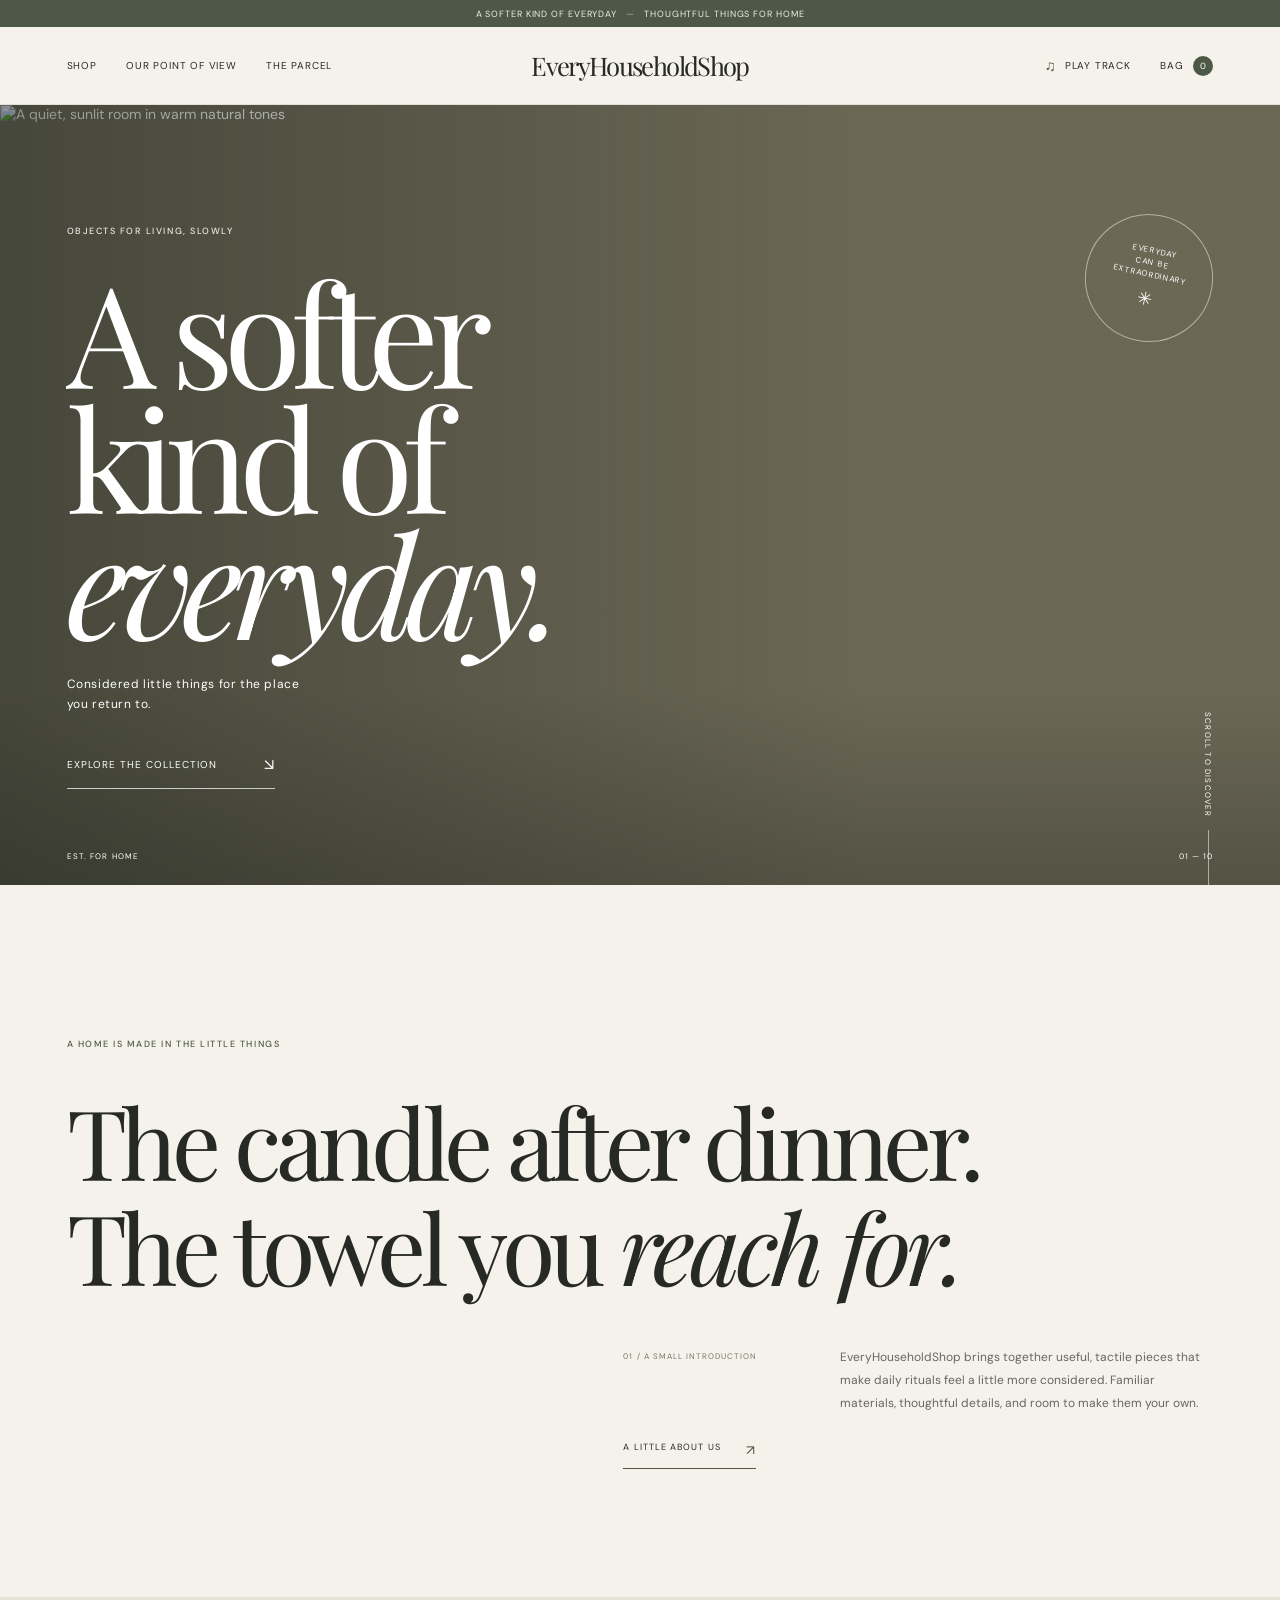
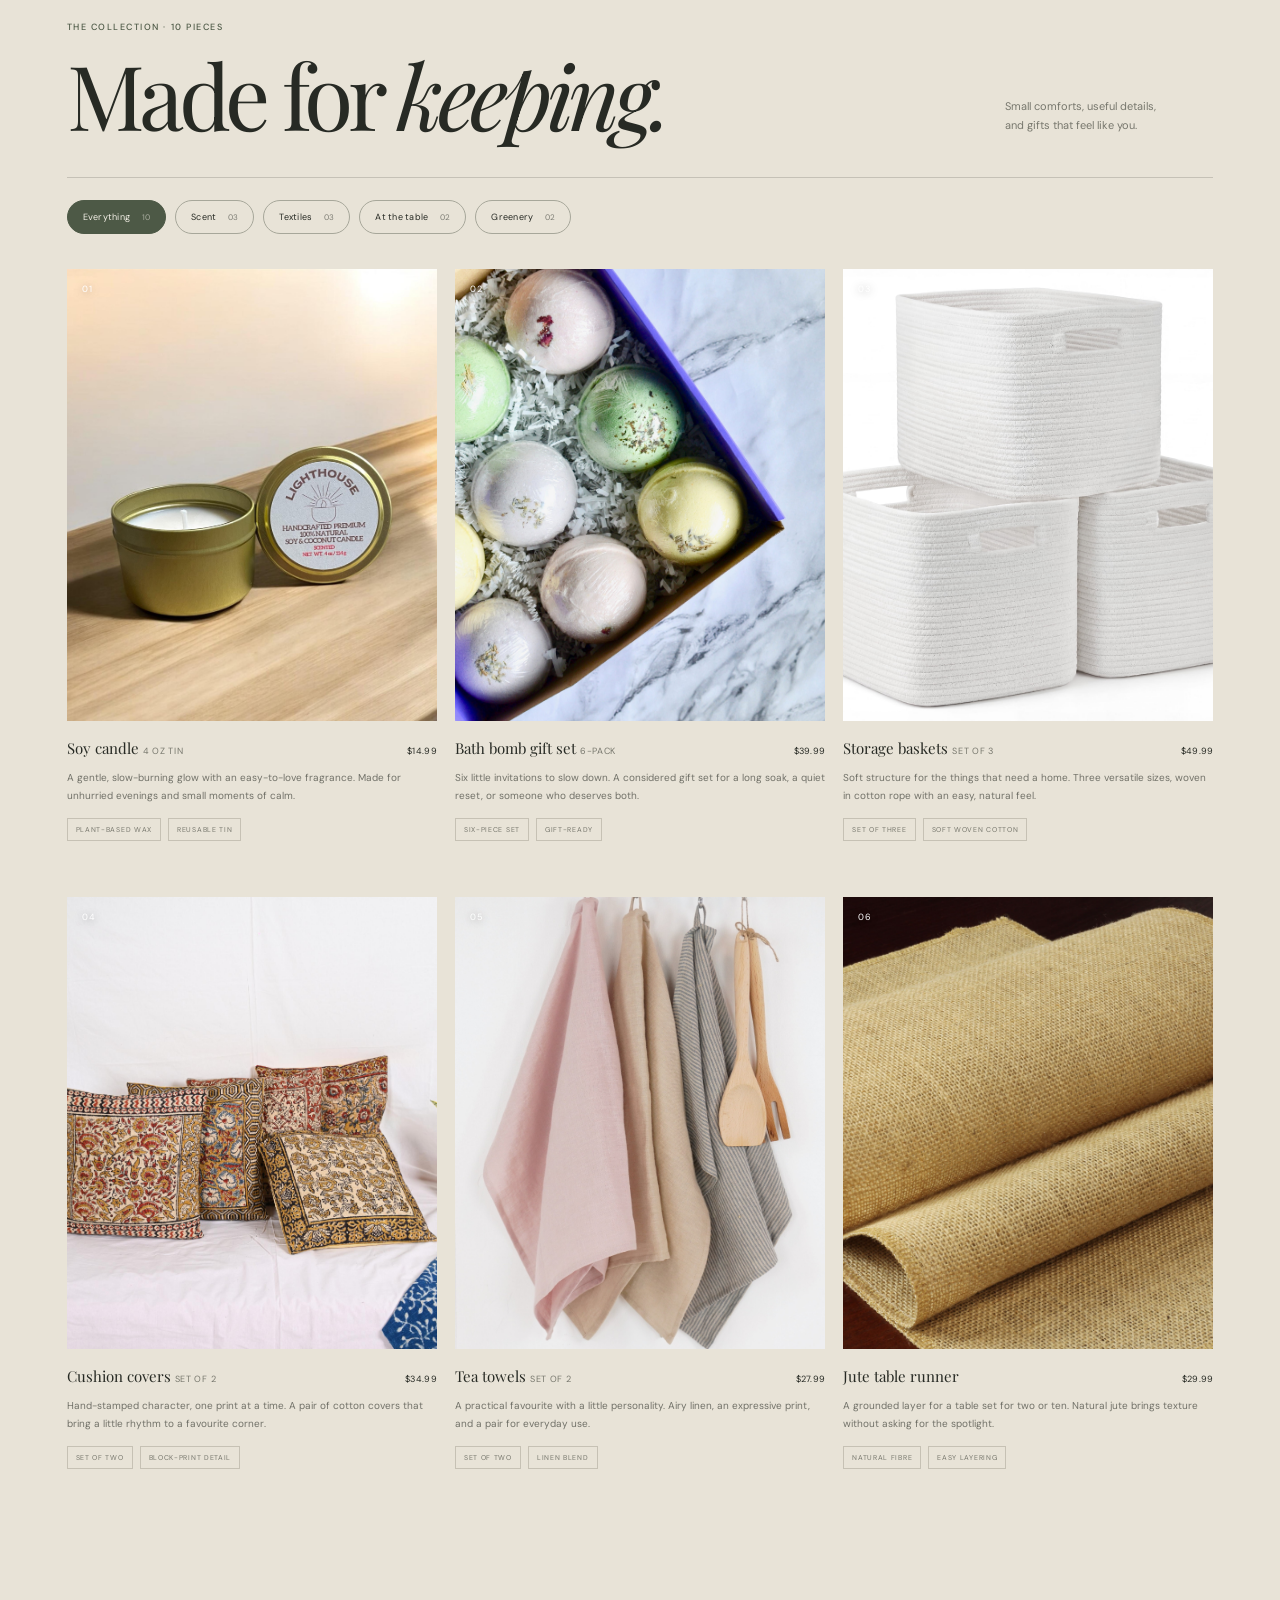
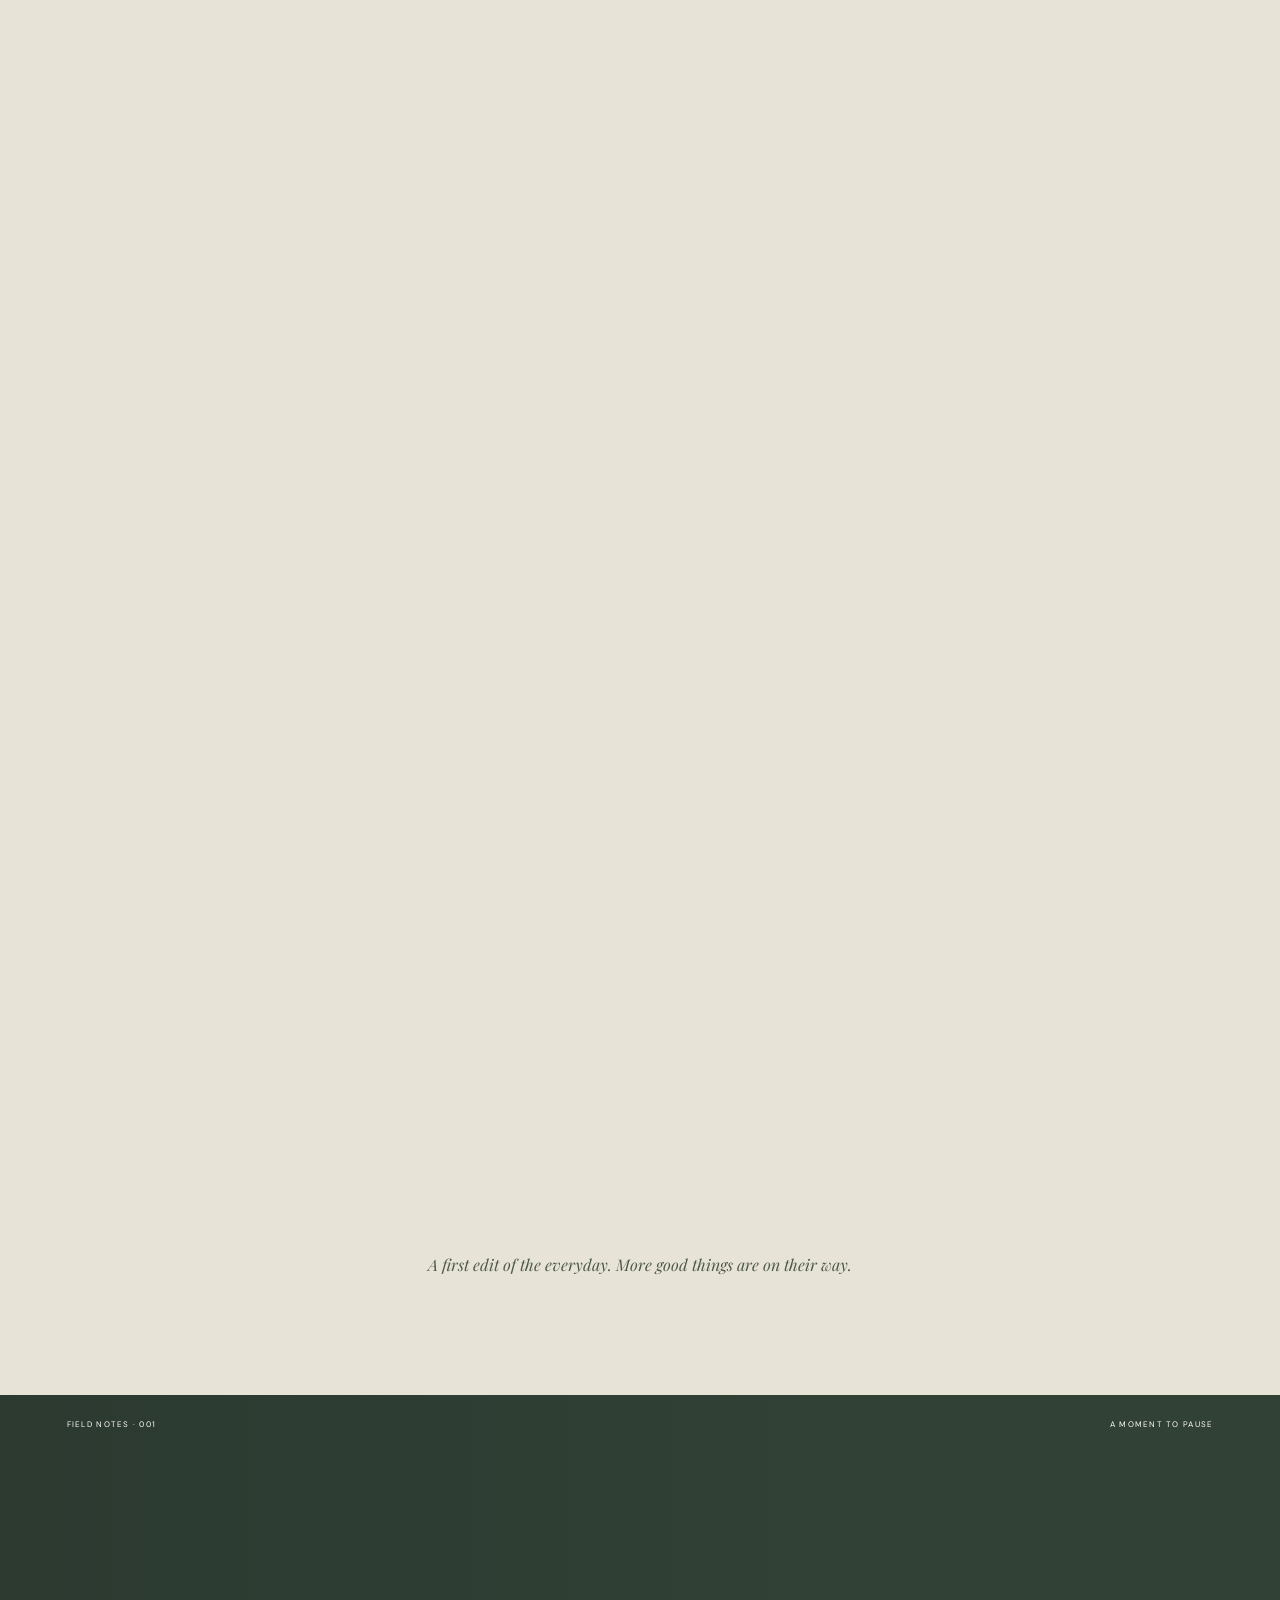
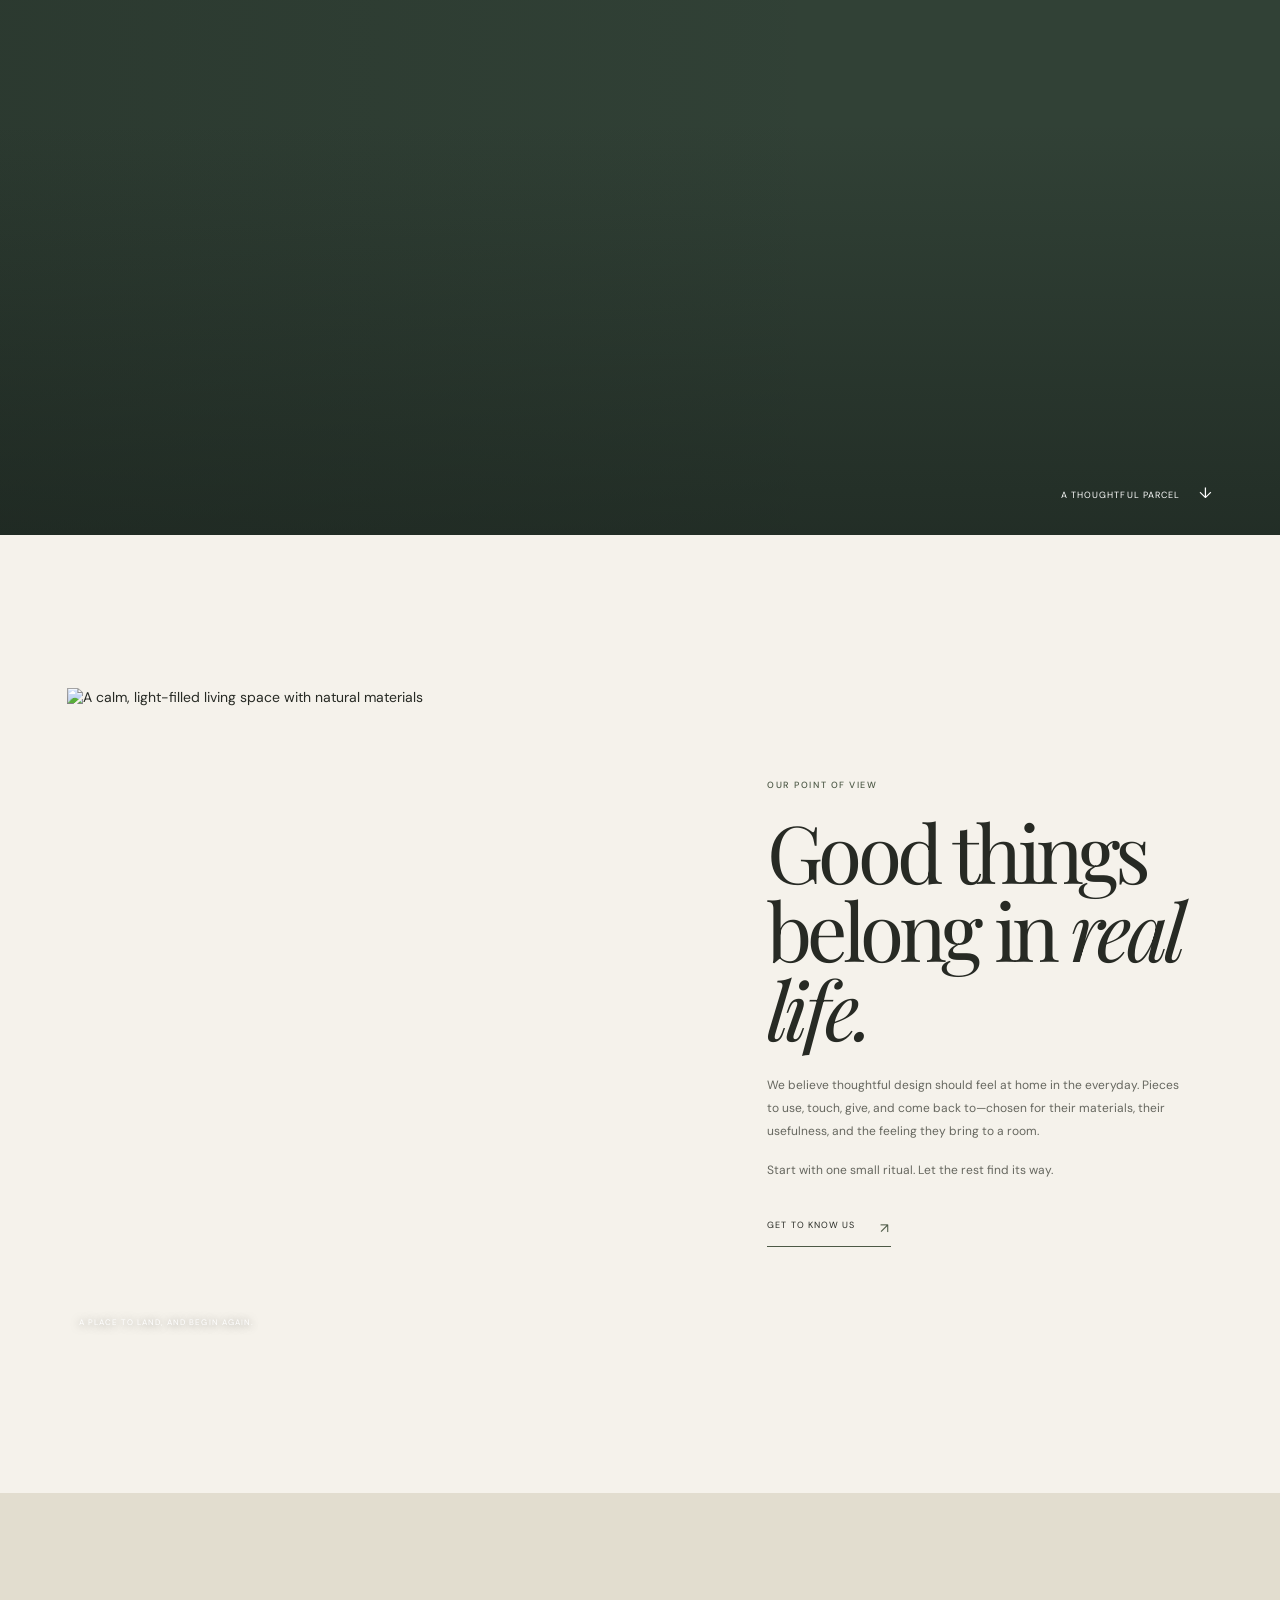
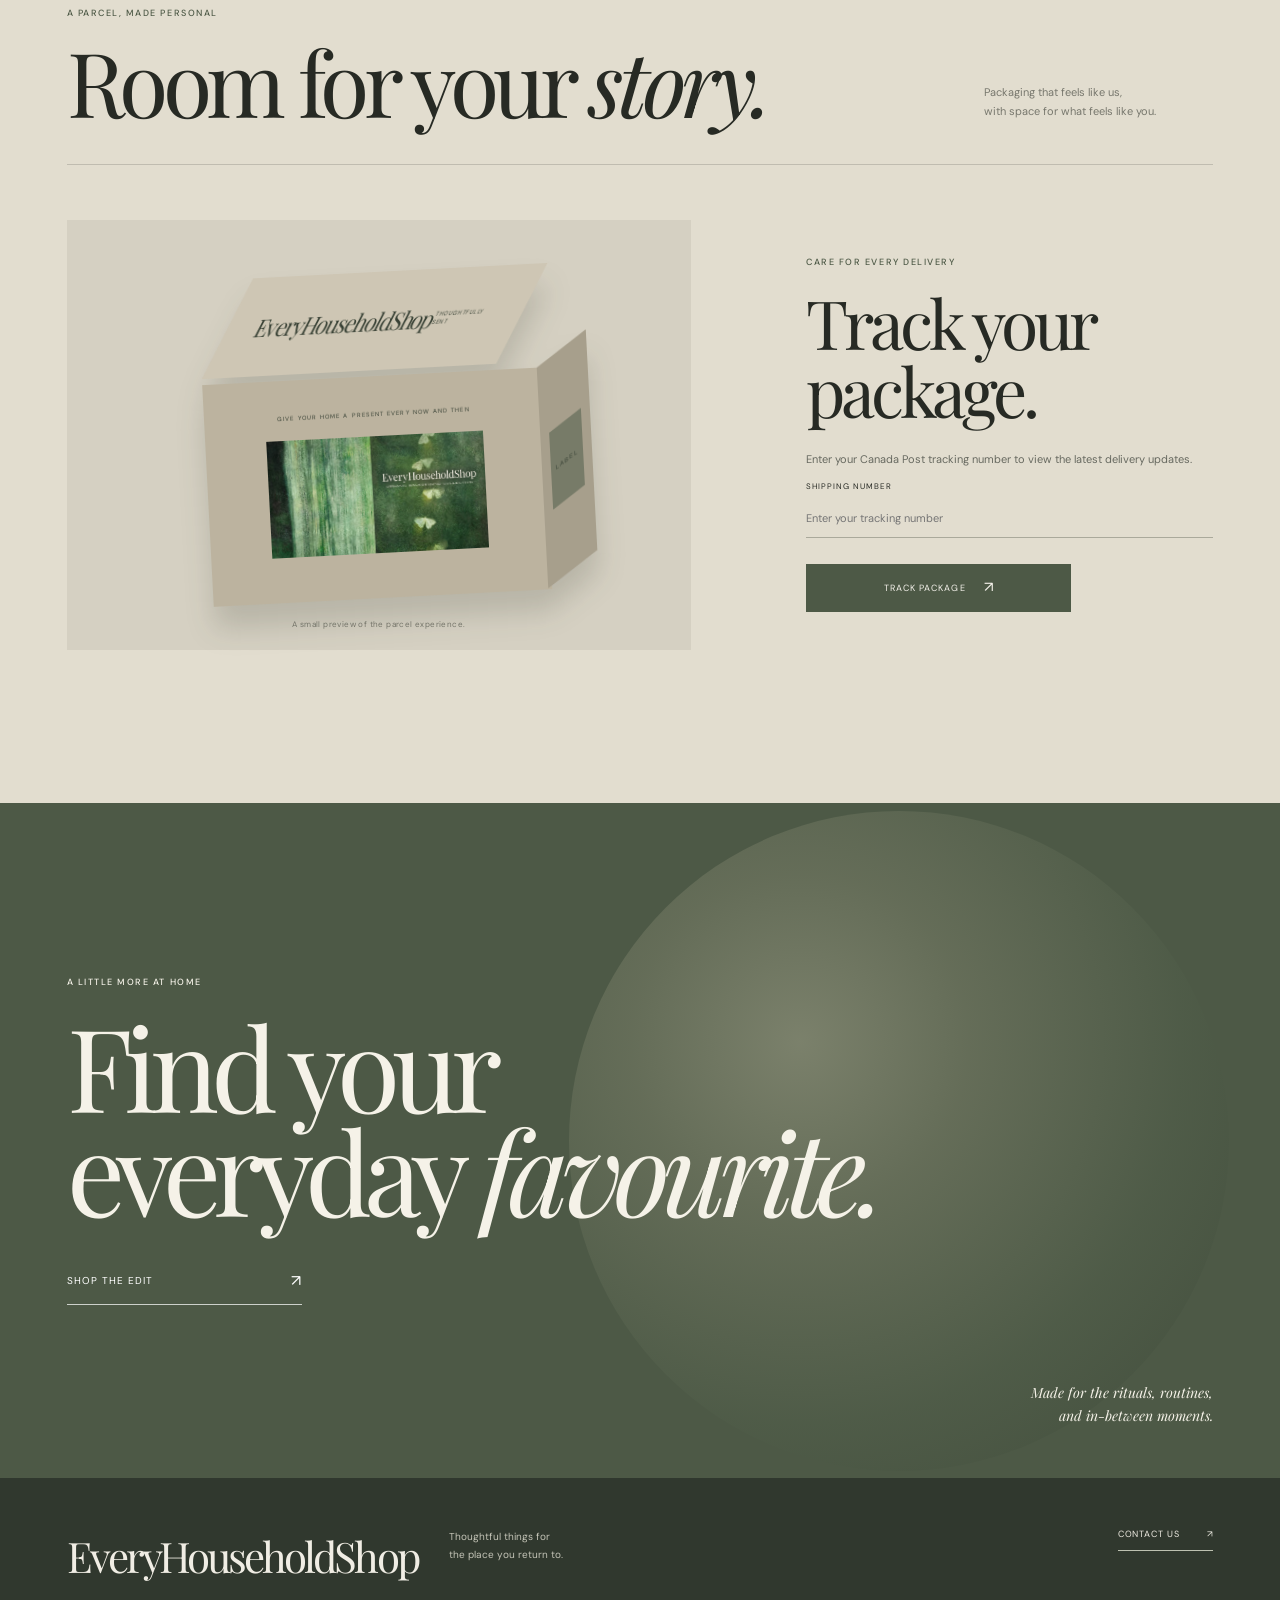
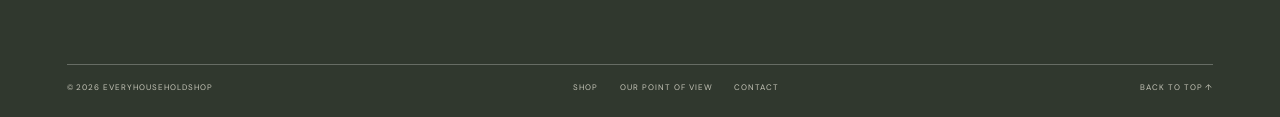
==== commit c36fc01c: "init two" ====
--- a/index.html
+++ b/index.html
@@ -62,7 +62,7 @@
     </section>
 
     <section class="film fullbleed" id="story" aria-label="A quiet moment in nature">
-      <video class="film-video" autoplay muted loop playsinline poster="https://images.unsplash.com/photo-1441974231531-c6227db76b6e?auto=format&fit=crop&w=2200&q=85" aria-label="Sunlight moving through a quiet forest"><source src="https://videos.pexels.com/video-files/3130284/3130284-hd_1920_1080_30fps.mp4" type="video/mp4"></video>
+      <video class="film-video" autoplay muted loop playsinline poster="https://images.unsplash.com/photo-1441974231531-c6227db76b6e?auto=format&fit=crop&w=2200&q=85" aria-label="Sunlight moving through a quiet forest"><source src="./assets/everyhouseholdshop-video-demo.mp4" type="video/mp4"></video>
       <div class="film-overlay"></div><div class="film-label"><span>FIELD NOTES · 001</span><span>A MOMENT TO PAUSE</span></div>
       <div class="film-copy reveal"><p class="eyebrow">Less, but more meaningful</p><h2>Make room<br>for <em>the moment.</em></h2><p>Not everything needs to be hurried. A home can remind us.</p><button class="film-toggle" aria-label="Pause nature film">Pause film <span>Ⅱ</span></button></div>
       <a class="film-next" href="#packaging">A thoughtful parcel <span>↓</span></a>
@@ -76,8 +76,8 @@
     <section class="packaging editorial-pad" id="packaging">
       <div class="section-head reveal"><div><p class="eyebrow">A parcel, made personal</p><h2>Room for your <em>story.</em></h2></div><p>Packaging that feels like us,<br>with space for what feels like you.</p></div>
       <div class="packaging-layout">
-        <div class="box-stage reveal" aria-label="Shipping box photo preview"><div class="shipping-box"><div class="box-top"><span class="box-brand">EveryHouseholdShop</span><div class="photo-window top-window"><span>YOUR PHOTO</span></div><small>THOUGHTFULLY SENT</small></div><div class="box-front"><span class="box-brand">EveryHouseholdShop</span><div class="photo-window front-window"><span>YOUR PHOTO</span></div><small>OBJECTS FOR LIVING, SLOWLY</small></div><div class="box-side"><div class="photo-window side-window"><span>YOUR PHOTO</span></div><small>EHS · 01</small></div></div><p class="box-caption">Your photos, our signature olive box. A small preview of the parcel experience.</p></div>
-        <div class="packaging-copy reveal"><p class="eyebrow">A blank canvas for every delivery</p><h3>Different picture.<br>Same <em>feeling.</em></h3><p>The box is part of the first impression. Keep our warm paper and olive identity, then bring in a new photograph for a seasonal story, a personal note, or a moment worth sharing.</p><label class="upload-button" for="box-photo-input">Try your own photos <span>＋</span></label><input id="box-photo-input" type="file" accept="image/*" multiple hidden><p class="upload-hint">Choose up to three images to preview on the box. Your photos stay in this browser.</p><div class="photo-slots" aria-label="Photo slot status"><span>01 <i>Ready</i></span><span>02 <i>Ready</i></span><span>03 <i>Ready</i></span></div></div>
+        <div class="box-stage reveal" aria-label="Shipping box photo preview"><div class="shipping-box"><div class="box-top"><span class="box-brand">EveryHouseholdShop</span><small>THOUGHTFULLY SENT</small></div><div class="box-front"><div class="photo-window front-window"><span><img src="./assets/package.jpg" alt="EveryHouseholdShop logo"></span></div><small>GIVE YOUR HOME A PRESENT EVERY NOW AND THEN</small></div><div class="box-side"><div class="photo-window side-window"></div><small>LABEL</small></div></div><p class="box-caption">A small preview of the parcel experience.</p></div>
+        <div class="packaging-copy reveal"><p class="eyebrow">Care for every delivery</p><h3>Track your package.</h3><p>Enter your Canada Post tracking number to view the latest delivery updates.</p><form class="contact-form tracking-form" id="tracking-form"><label for="tracking-number">Shipping number<input id="tracking-number" name="tracking-number" type="text" placeholder="Enter your tracking number" autocomplete="off" required></label><button class="upload-button" type="submit">Track package <span>↗</span></button></form></div>
       </div>
     </section>
 
--- a/assets/styles.css
+++ b/assets/styles.css
@@ -8,3 +8,5 @@
 @media(prefers-reduced-motion:reduce){*,*:before,*:after{scroll-behavior:auto!important;animation-duration:.01ms!important;animation-iteration-count:1!important;transition-duration:.01ms!important}.reveal{opacity:1;transform:none}.loader{display:none}}
 /* Persistent, no-checkout shopping bag */
 .bag-link{background:transparent;border:0;padding:8px 0;cursor:pointer}.cart-scrim{position:fixed;inset:0;z-index:58;background:rgba(24,28,23,.42);opacity:0;visibility:hidden;transition:opacity .35s,visibility .35s}.cart-scrim.open{opacity:1;visibility:visible}.cart-drawer{position:fixed;z-index:60;right:0;top:0;bottom:0;width:min(480px,100vw);background:var(--paper-light);padding:30px clamp(22px,4vw,42px);transform:translateX(102%);transition:transform .45s cubic-bezier(.2,.6,.3,1);display:flex;flex-direction:column}.cart-drawer.open{transform:translateX(0)}body.cart-open{overflow:hidden}.cart-drawer-head{display:flex;align-items:start;justify-content:space-between;border-bottom:1px solid var(--line);padding-bottom:23px}.cart-drawer-head .eyebrow{color:var(--olive);margin:0 0 8px}.cart-drawer-head h2{font:400 34px/1 var(--serif);letter-spacing:-.05em;margin:0}.cart-close{font:300 30px/1 var(--sans);border:0;background:transparent;cursor:pointer;padding:0 0 8px 14px}.cart-lines{overflow:auto;flex:1}.cart-empty{font:italic 18px/1.7 var(--serif);color:var(--muted);padding:45px 0}.cart-line{display:grid;grid-template-columns:1fr auto;gap:12px 15px;padding:22px 0;border-bottom:1px solid var(--line)}.cart-line-info h3{font:400 17px/1.25 var(--serif);margin:0 0 7px}.cart-line-info span{font-size:9px;color:var(--muted)}.cart-line-total{font-size:10px;font-weight:500;align-self:start}.cart-line-controls{display:flex;align-items:center;gap:11px}.cart-line-controls button:not(.remove-line){width:27px;height:27px;border:1px solid #bbb9ad;border-radius:50%;background:transparent;cursor:pointer}.cart-line-controls>span{font-size:10px;min-width:10px;text-align:center}.cart-line-controls .remove-line{border:0;background:transparent;text-decoration:underline;text-underline-offset:3px;color:var(--muted);font-size:9px;margin-left:7px;cursor:pointer}.cart-drawer-foot{border-top:1px solid var(--line);padding-top:20px}.subtotal-row{display:flex;justify-content:space-between;align-items:center;font-size:10px;letter-spacing:.1em;text-transform:uppercase}.subtotal-row strong{font:400 20px var(--serif);letter-spacing:0}.cart-drawer-foot>p{font-size:9px;line-height:1.6;color:var(--muted);margin:14px 0 2px}.engraving-option{display:flex;justify-content:space-between;align-items:center;gap:8px;font-size:8px;letter-spacing:.1em;text-transform:uppercase;color:var(--olive);margin:13px 0}.engraving-option select{max-width:62%;border:0;border-bottom:1px solid #aaa99b;background:transparent;padding:7px 2px;font-size:8px;letter-spacing:0;color:var(--ink)}
+/* Canada Post tracking submit button */
+.tracking-form .upload-button{display:inline-flex;align-items:center;justify-content:center;gap:18px;min-height:48px;margin-top:2px;padding:0 20px;border:1px solid var(--olive);background:var(--olive);color:var(--paper-light);font-size:9px;letter-spacing:.12em;text-transform:uppercase;cursor:pointer;transition:background .2s ease,border-color .2s ease,transform .2s ease}.tracking-form .upload-button:hover{background:var(--olive-deep);border-color:var(--olive-deep);transform:translateY(-2px)}.tracking-form .upload-button:focus-visible{outline:2px solid var(--olive);outline-offset:4px}.tracking-form .upload-button span{font-size:15px;line-height:1}
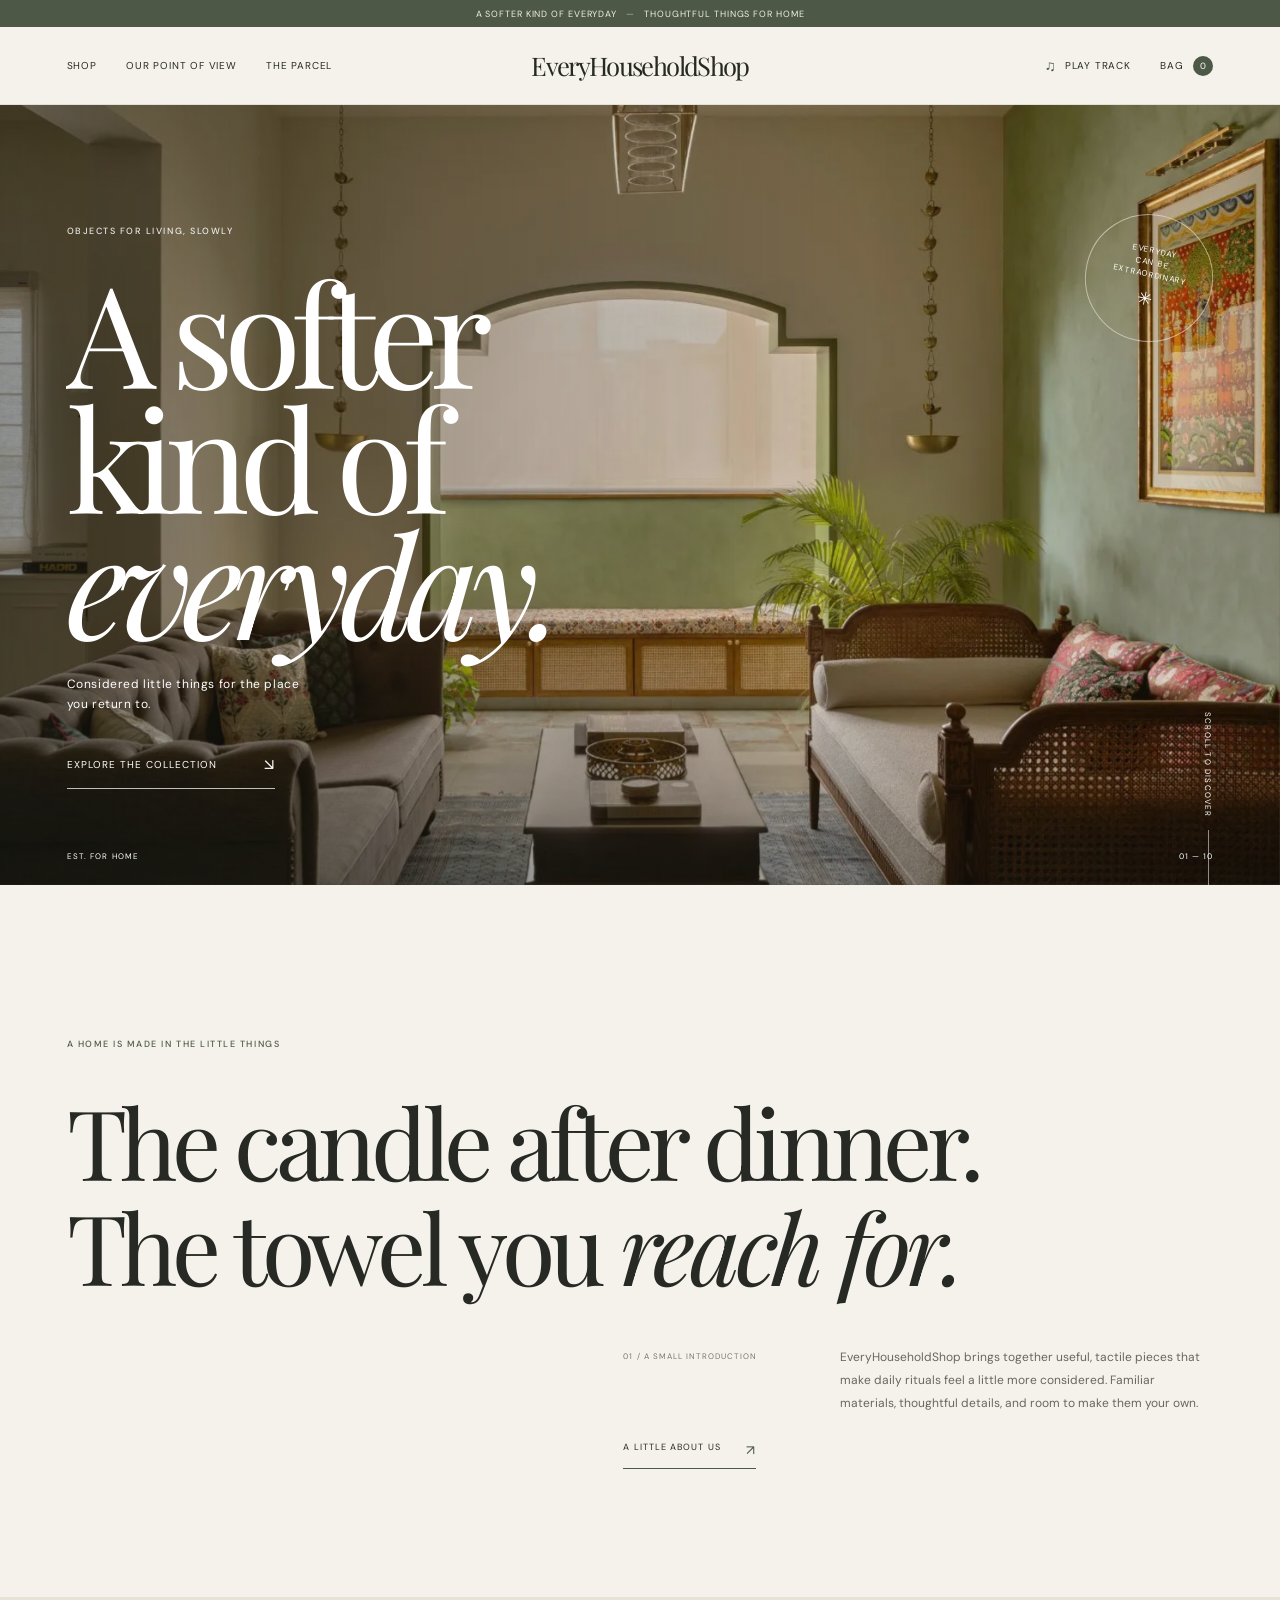
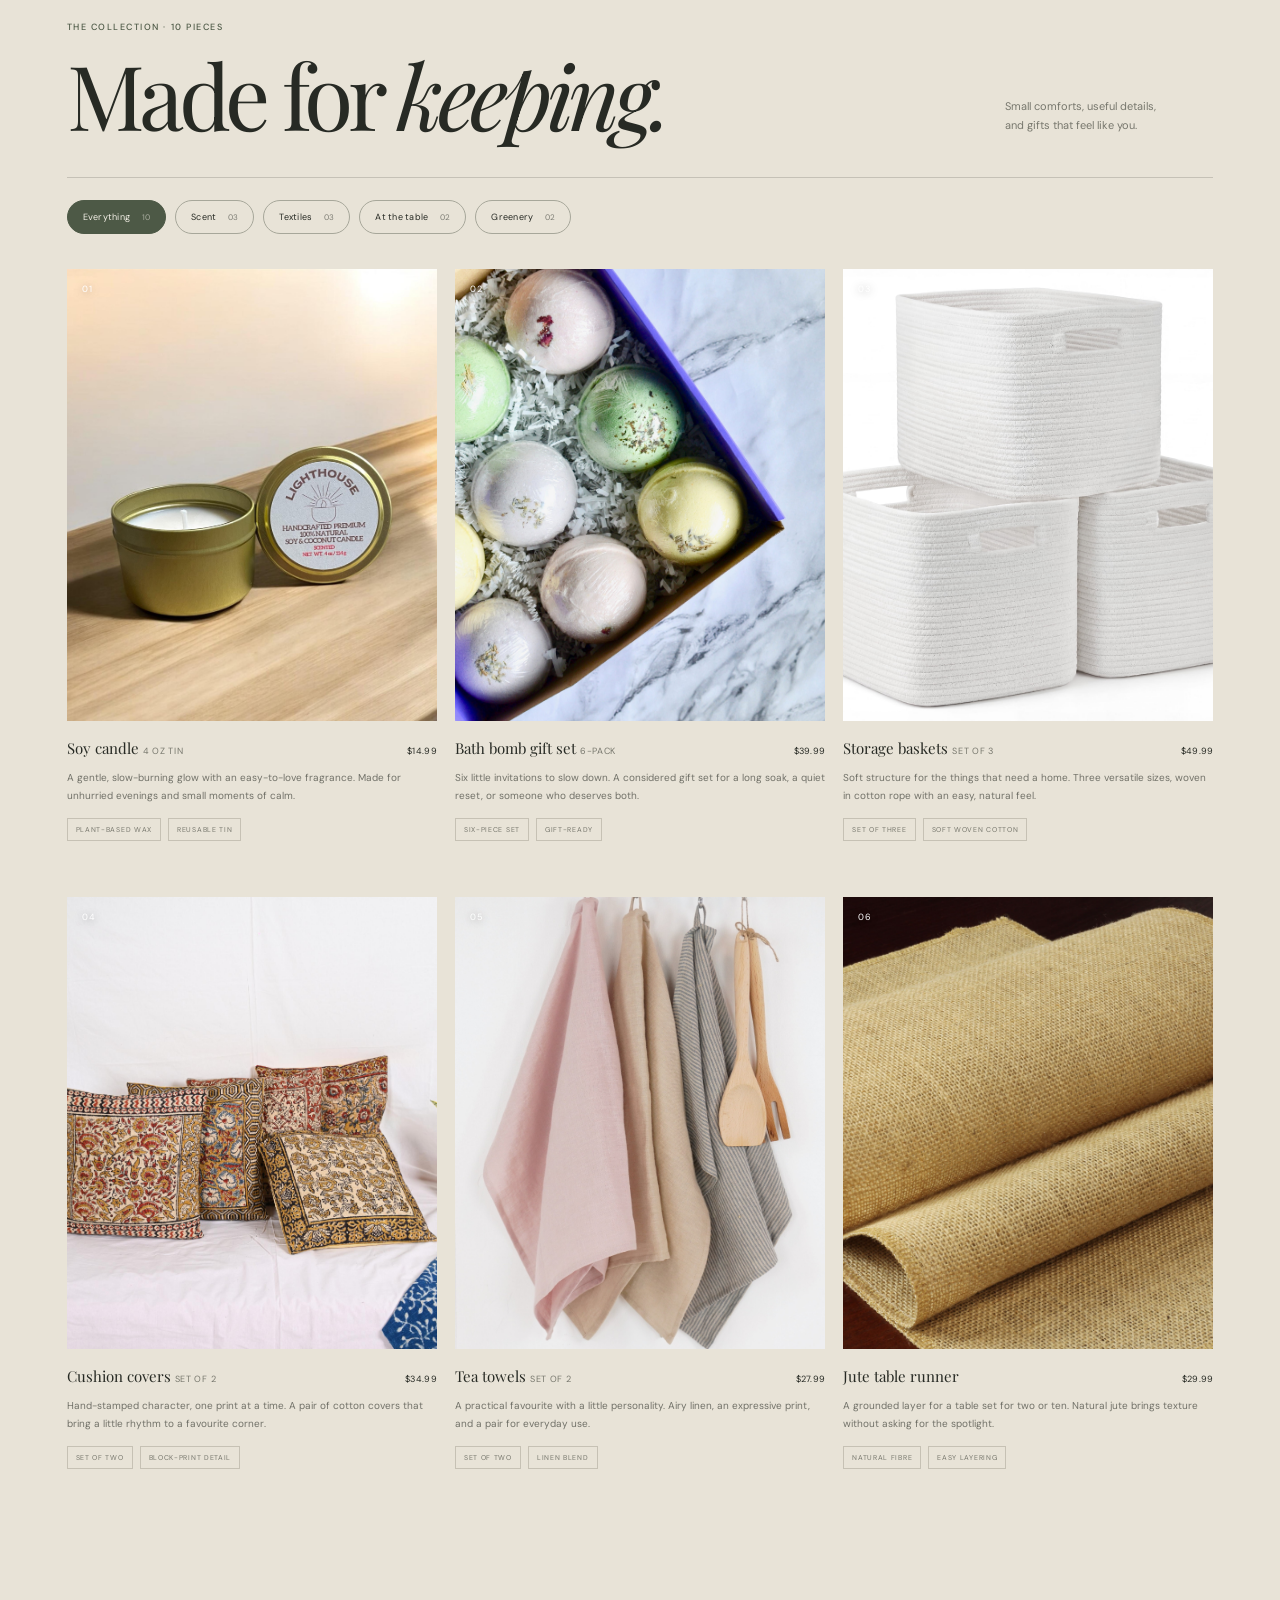
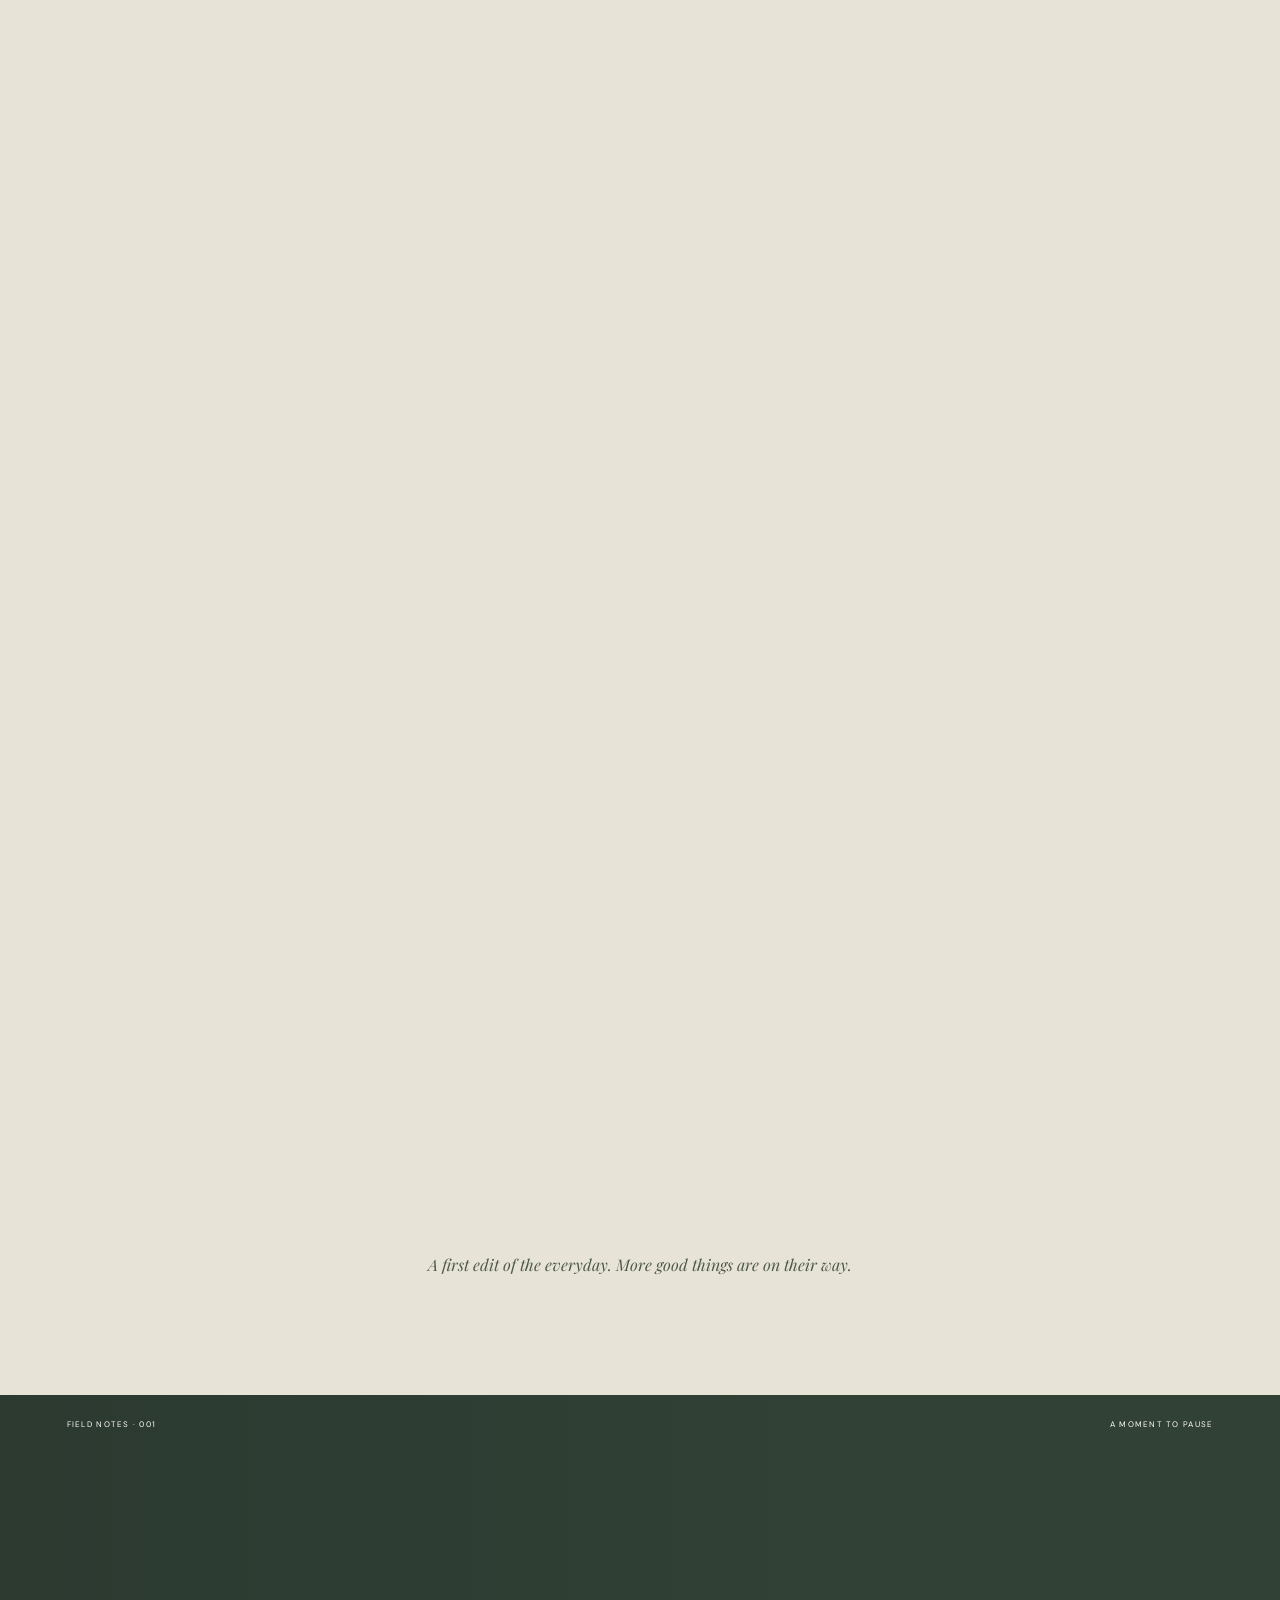
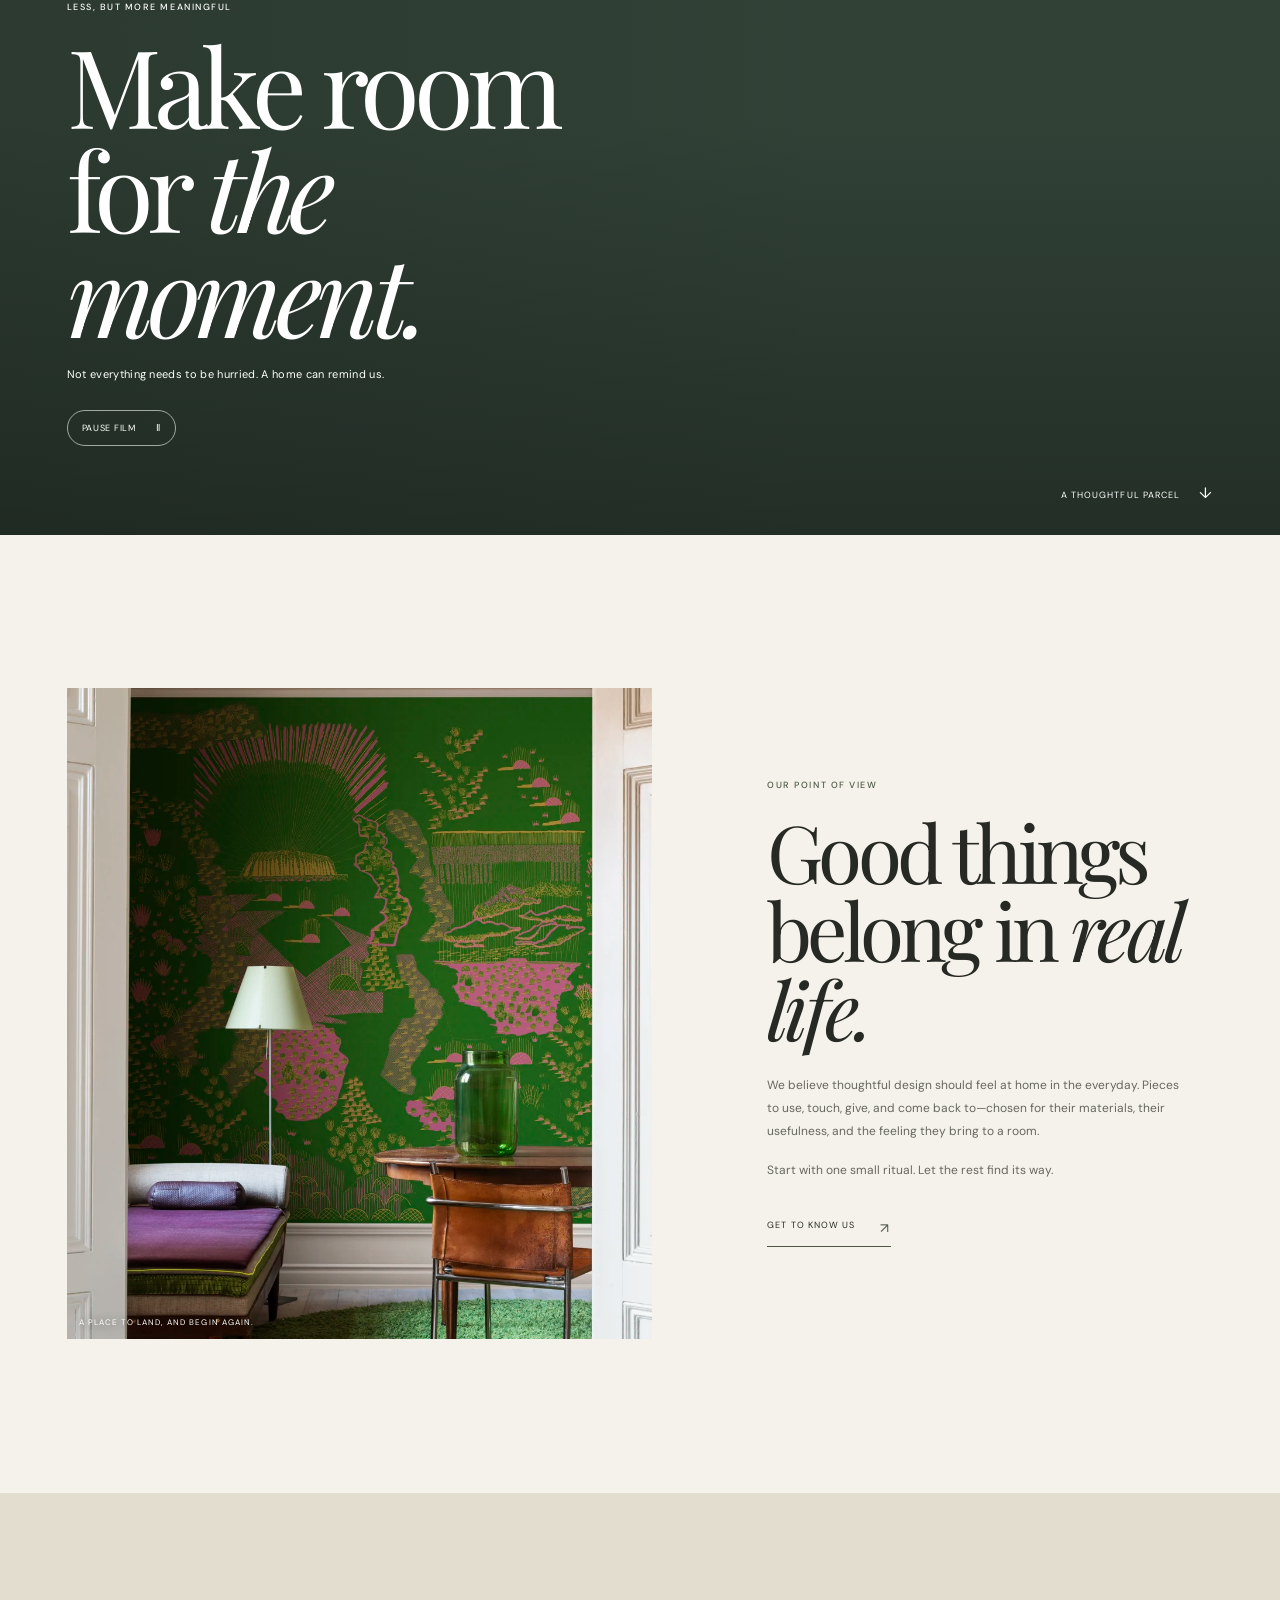
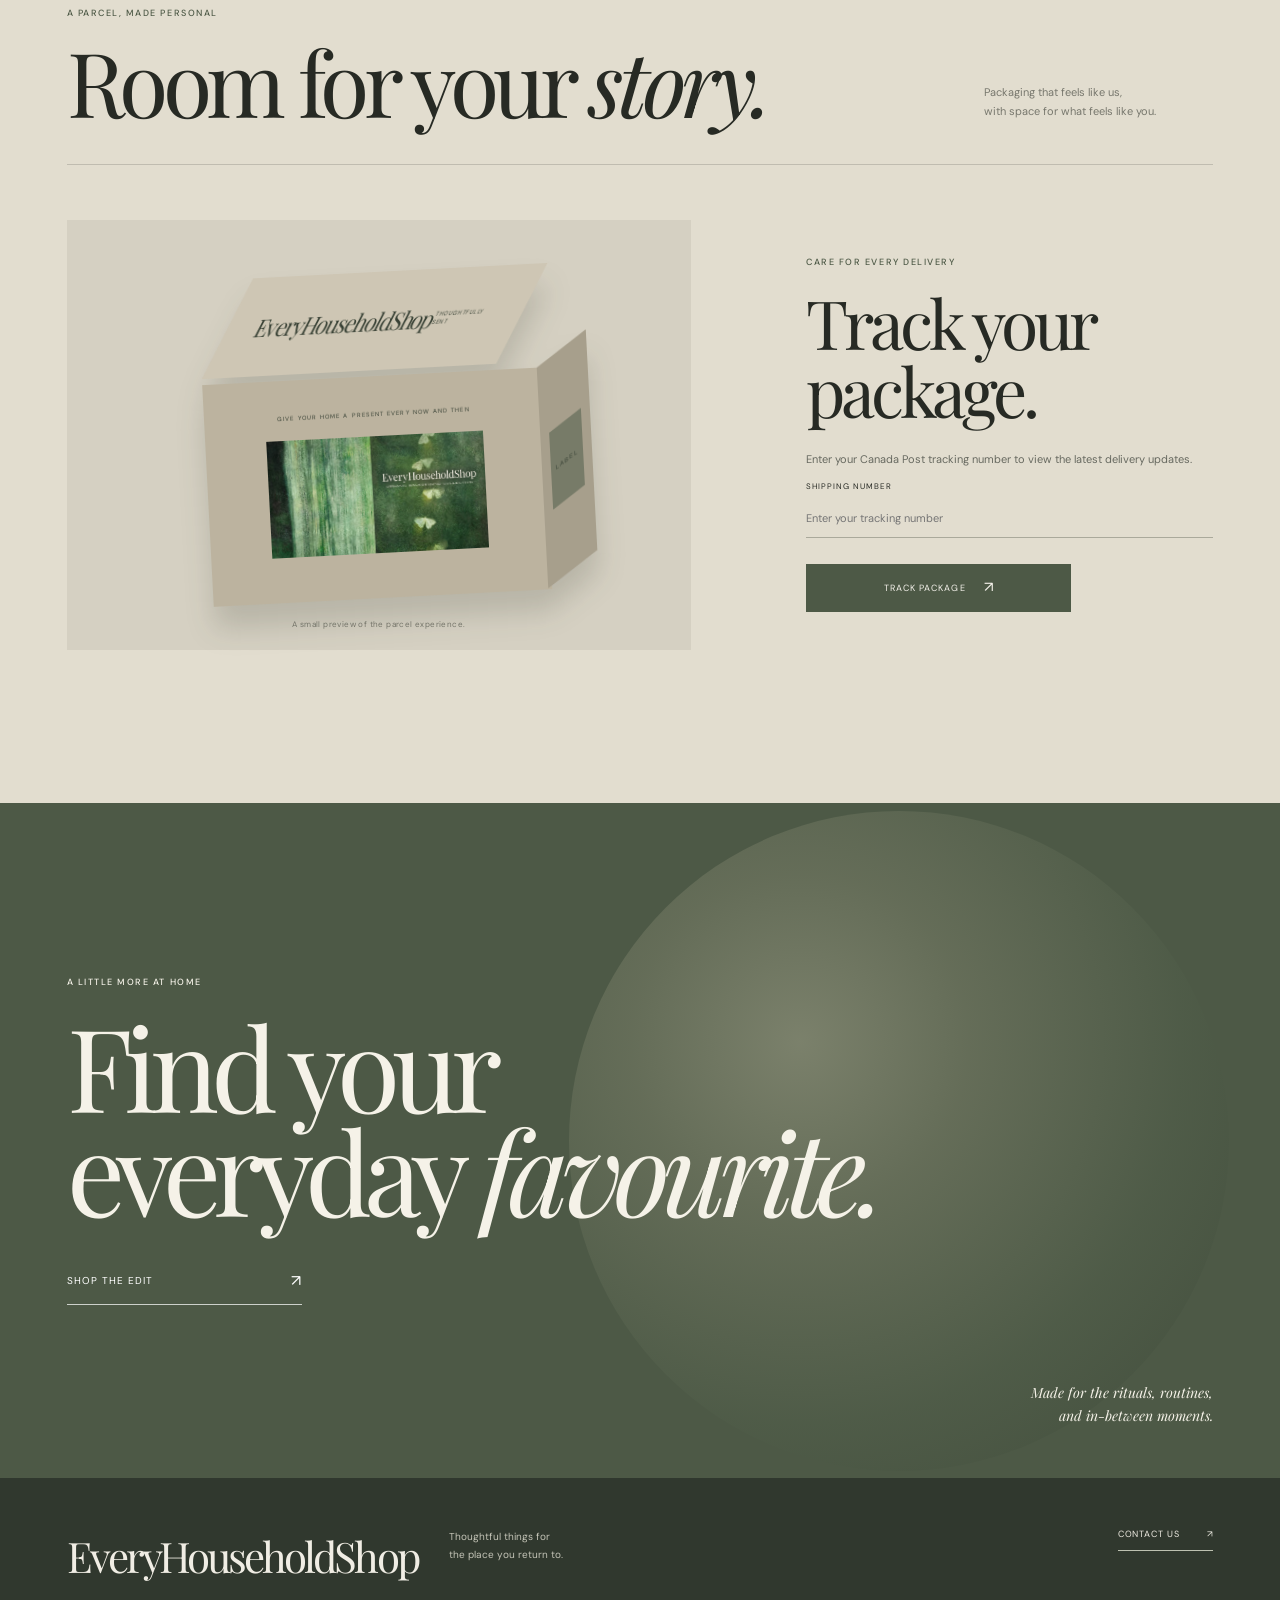
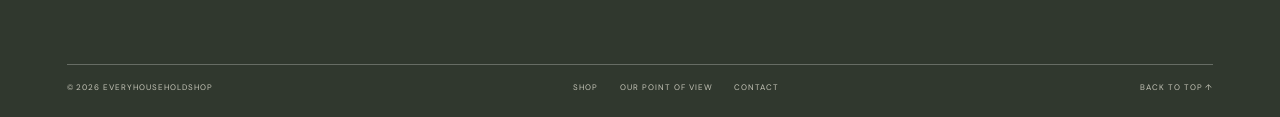
==== commit efdcfcbd: "uploading hero" ====
--- a/index.html
+++ b/index.html
@@ -22,7 +22,7 @@
   </header>
   <main>
     <section class="hero fullbleed" aria-labelledby="hero-title">
-      <img class="hero-image" src="https://images.unsplash.com/photo-1616486338812-3dadae4b4ace?auto=format&fit=crop&w=2400&q=90" alt="A quiet, sunlit room in warm natural tones">
+      <img class="hero-image" src="./assets/background.jpg" alt="A quiet, sunlit room in warm natural tones">
       <div class="hero-shade"></div>
       <div class="hero-copy">
         <p class="eyebrow">Objects for living, slowly</p>
@@ -69,7 +69,7 @@
     </section>
 
     <section class="story editorial-pad">
-      <div class="story-image reveal"><img loading="lazy" src="https://images.unsplash.com/photo-1600210492486-724fe5c67fb0?auto=format&fit=crop&w=1400&q=85" alt="A calm, light-filled living space with natural materials"><span class="image-caption">A place to land, and begin again.</span></div>
+      <div class="story-image reveal"><img loading="lazy" src="./assets/interior.jpg" alt="A calm, light-filled living space with natural materials"><span class="image-caption">A place to land, and begin again.</span></div>
       <div class="story-copy reveal"><p class="eyebrow">Our point of view</p><h2>Good things<br>belong in <em>real life.</em></h2><p>We believe thoughtful design should feel at home in the everyday. Pieces to use, touch, give, and come back to—chosen for their materials, their usefulness, and the feeling they bring to a room.</p><p>Start with one small ritual. Let the rest find its way.</p><a class="text-link" href="contact.html">Get to know us <span>↗</span></a></div>
     </section>
 
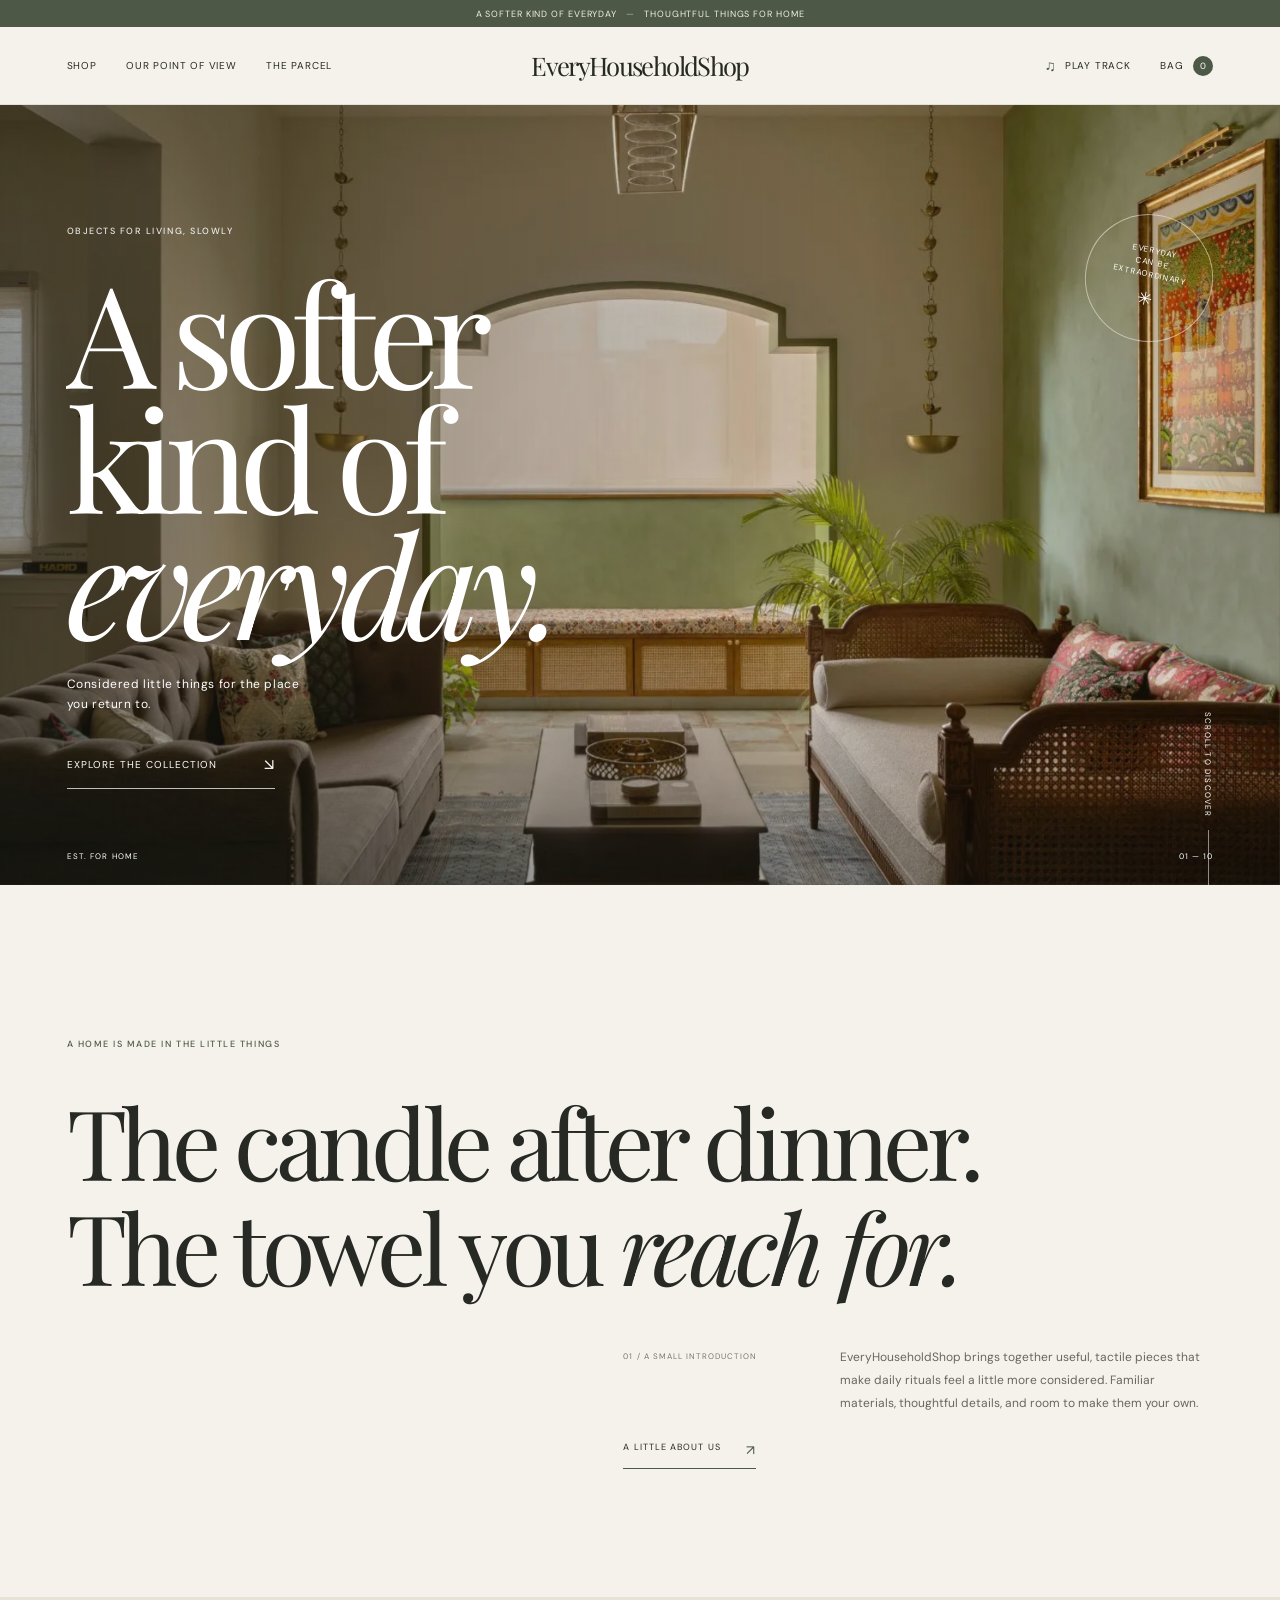
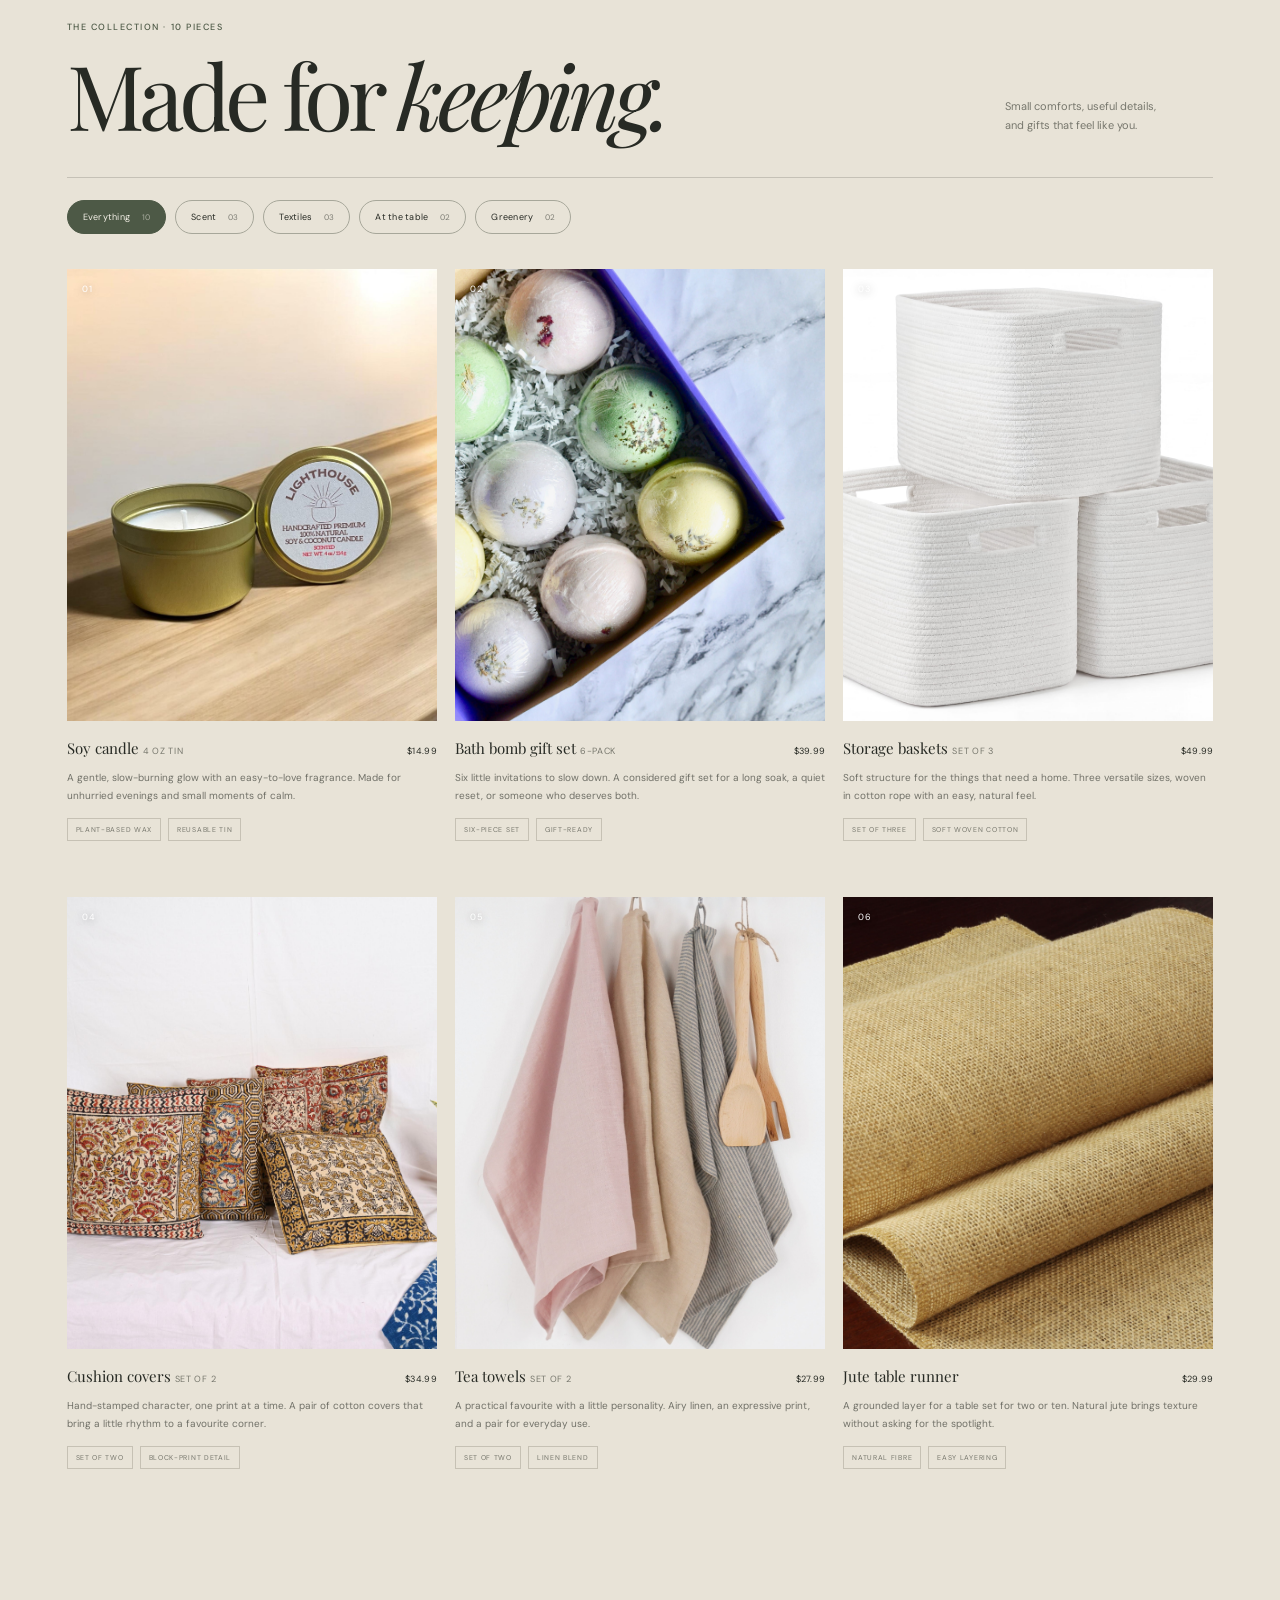
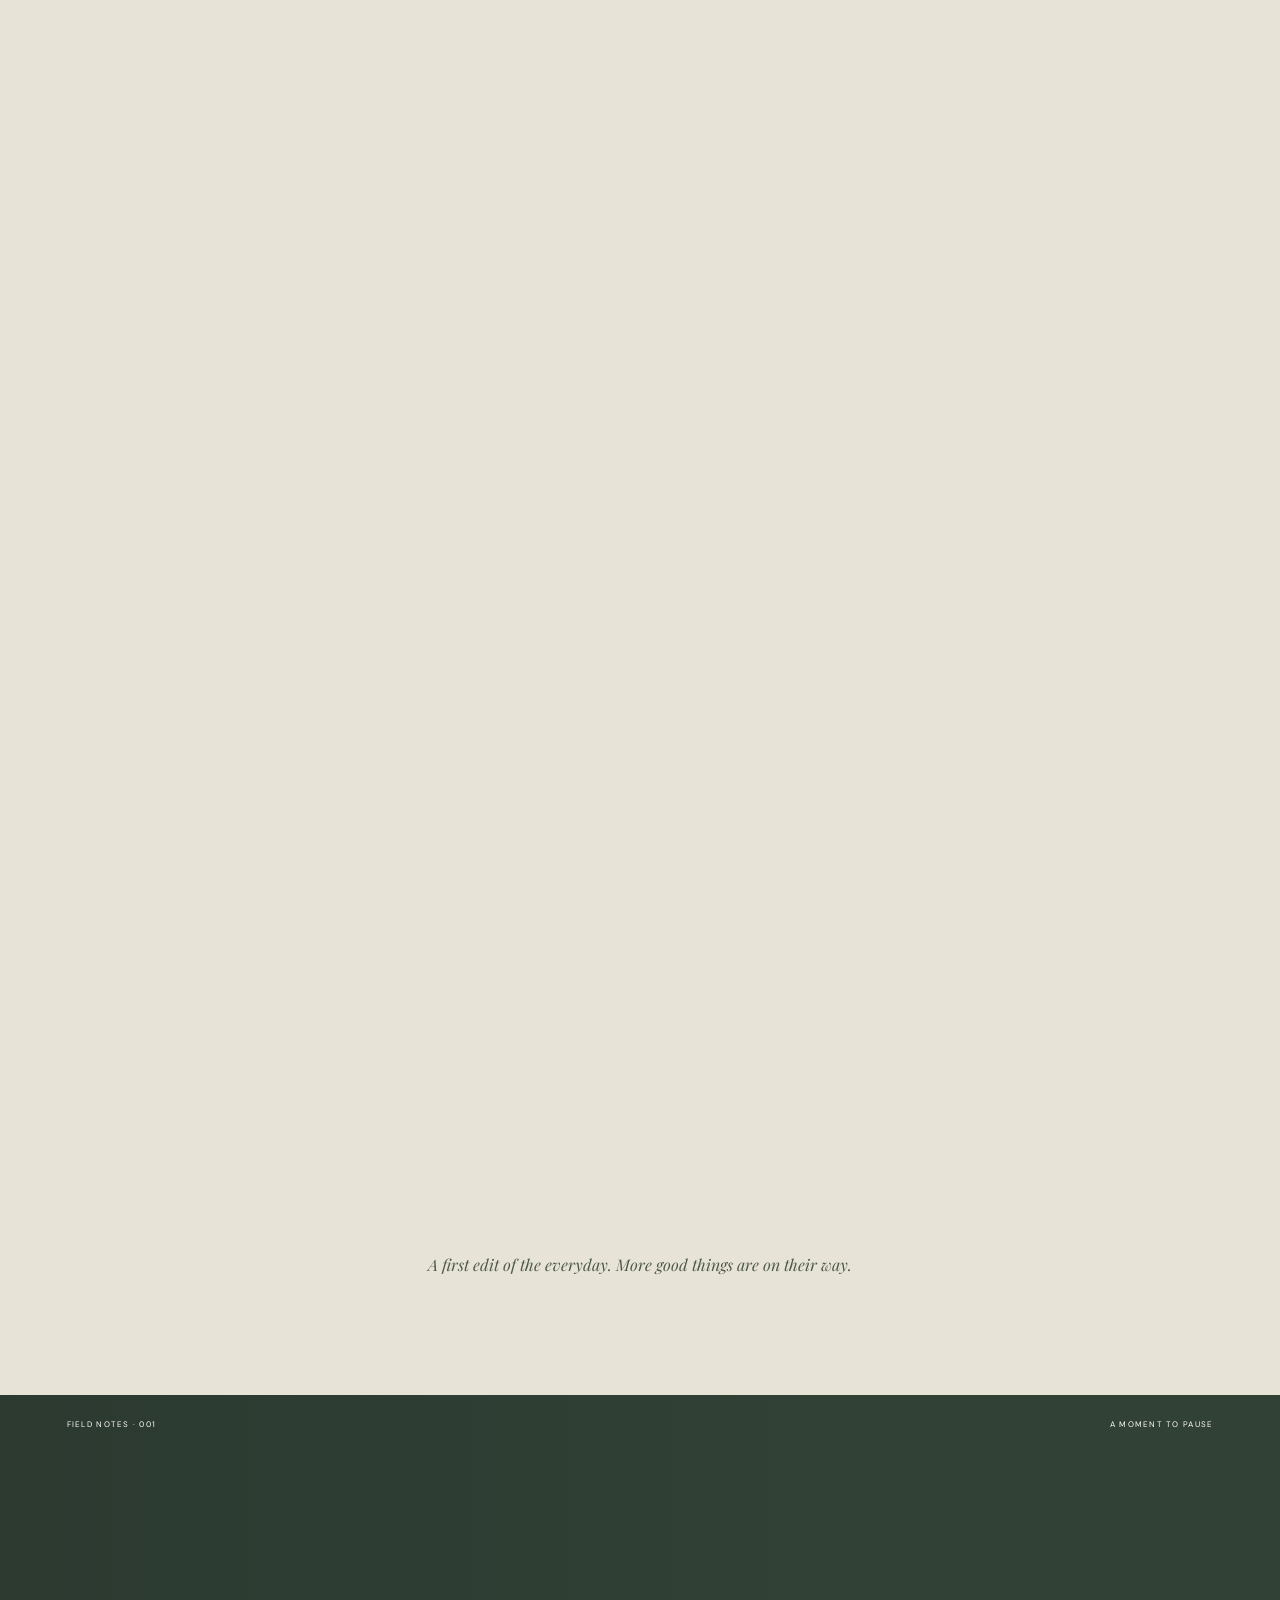
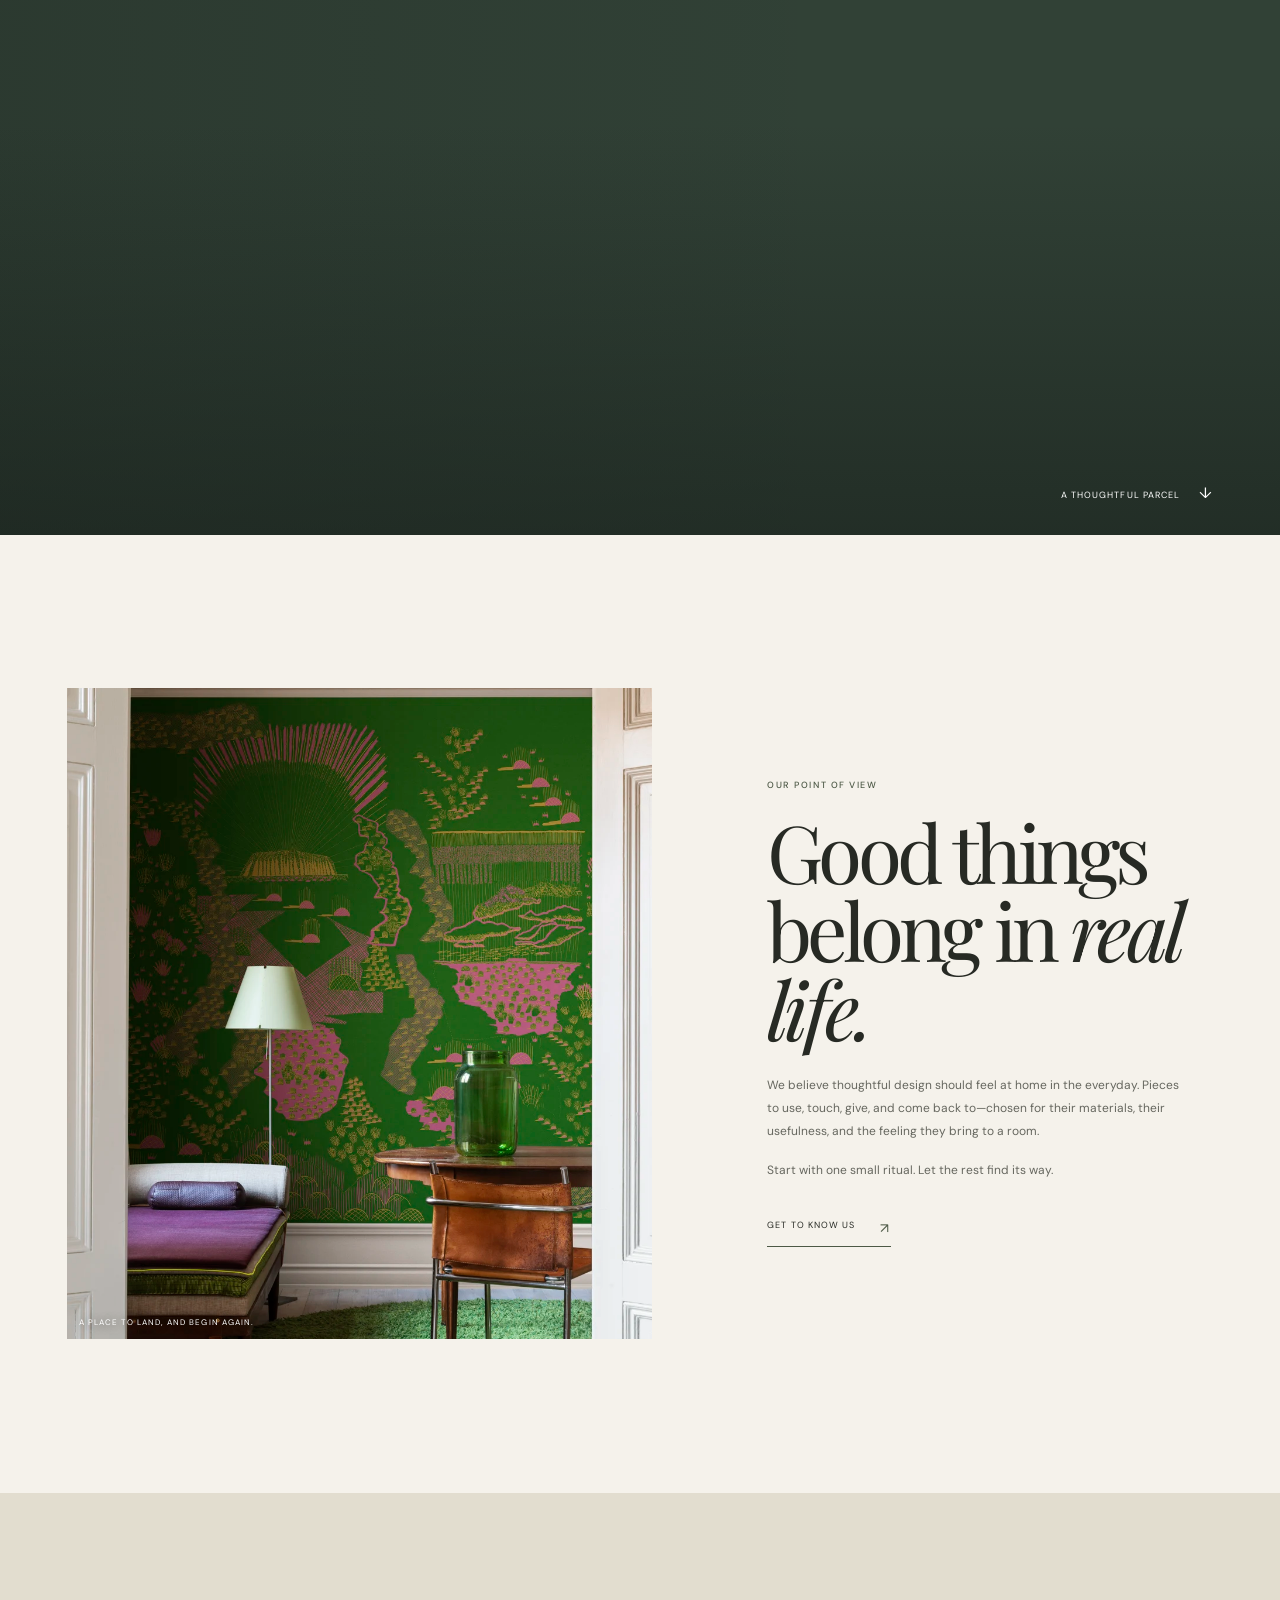
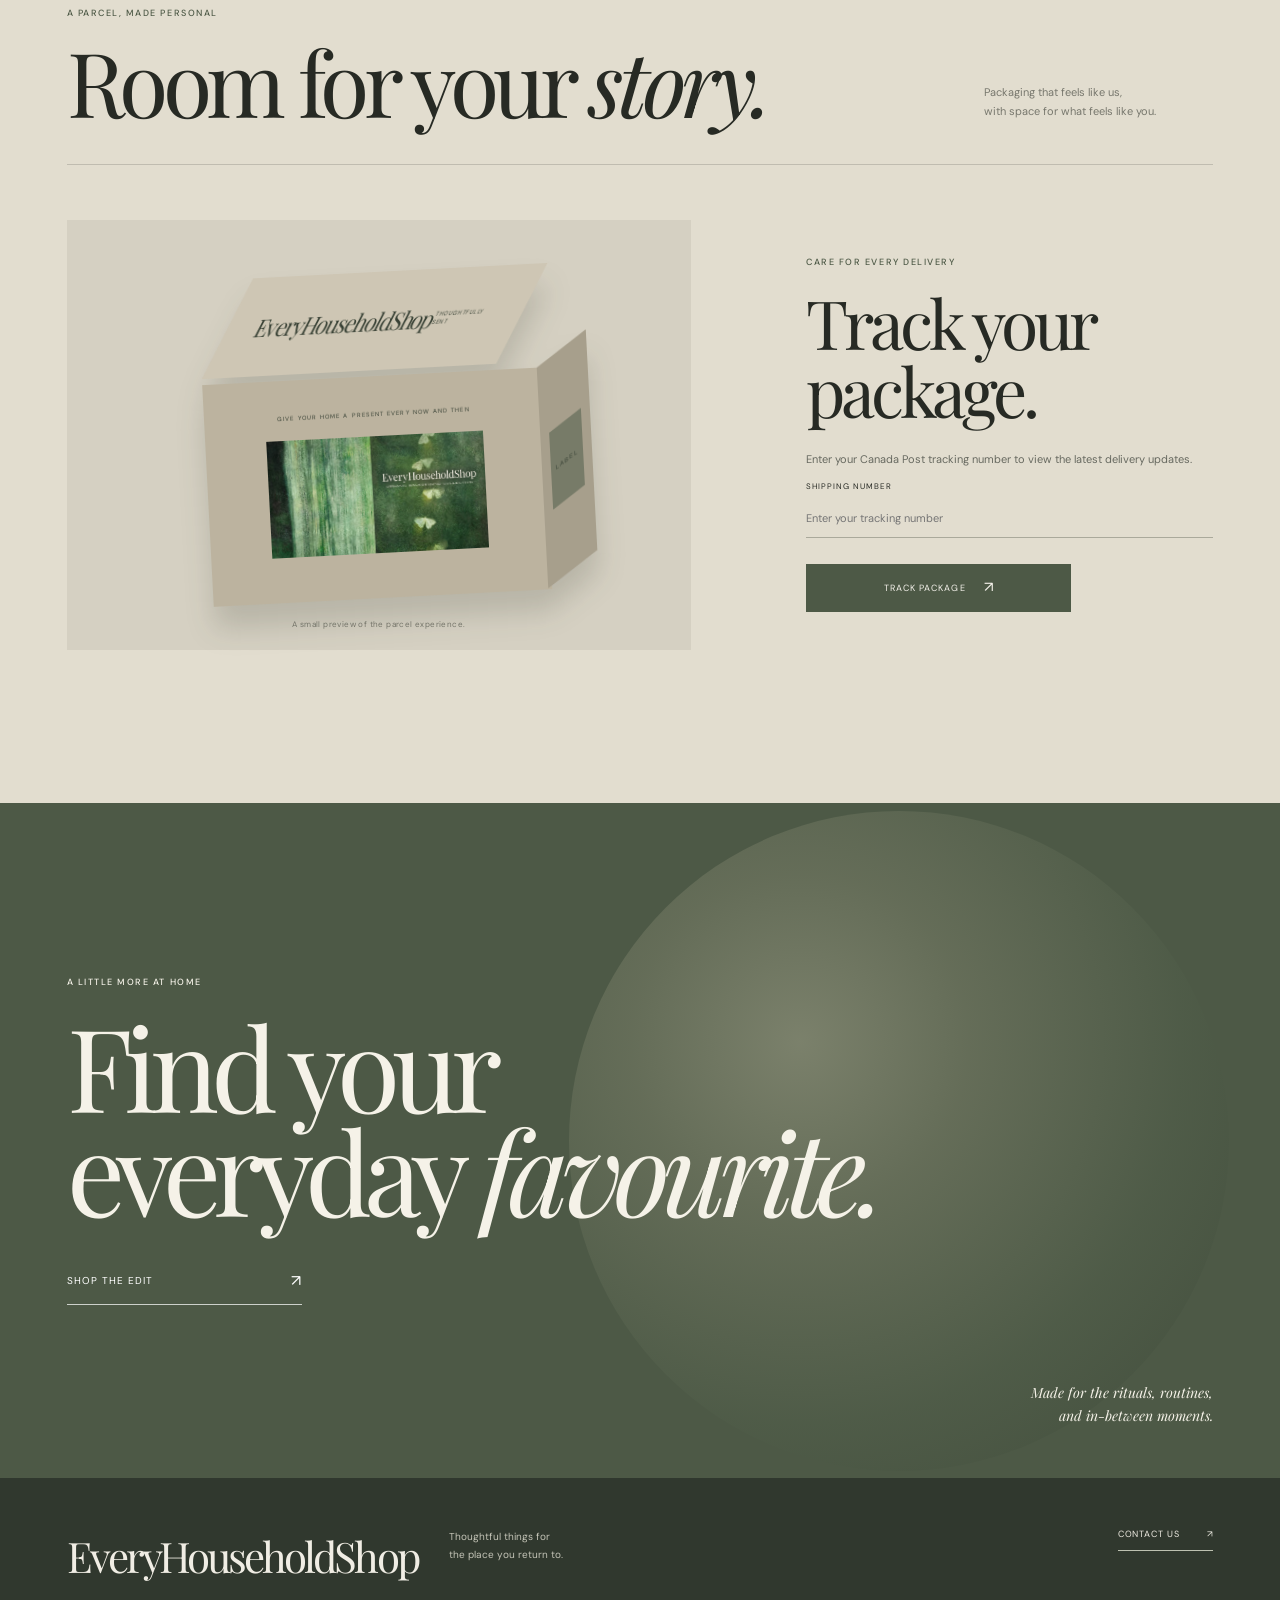
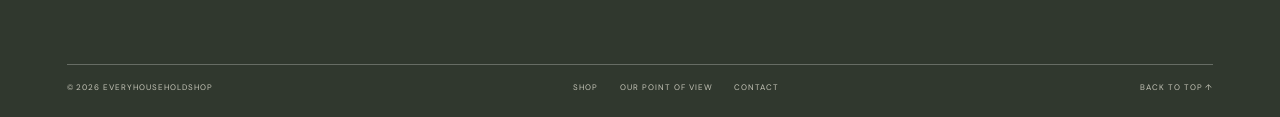
==== commit 17d3294c: "header icon" ====
--- a/index.html
+++ b/index.html
@@ -7,6 +7,7 @@
   <meta name="description" content="Thoughtful objects for the rituals of home. Discover the EveryHouseholdShop collection of considered everyday essentials.">
   <title>EveryHouseholdShop — A softer kind of everyday</title>
   <link rel="preconnect" href="https://fonts.googleapis.com">
+  <link rel="icon" href="./assets/logo.jpg" type="image/jpeg">
   <link rel="preconnect" href="https://fonts.gstatic.com" crossorigin>
   <link href="https://fonts.googleapis.com/css2?family=DM+Sans:wght@400;500;600&family=Playfair+Display:wght@400;500&display=swap" rel="stylesheet">
   <link rel="stylesheet" href="assets/styles.css">
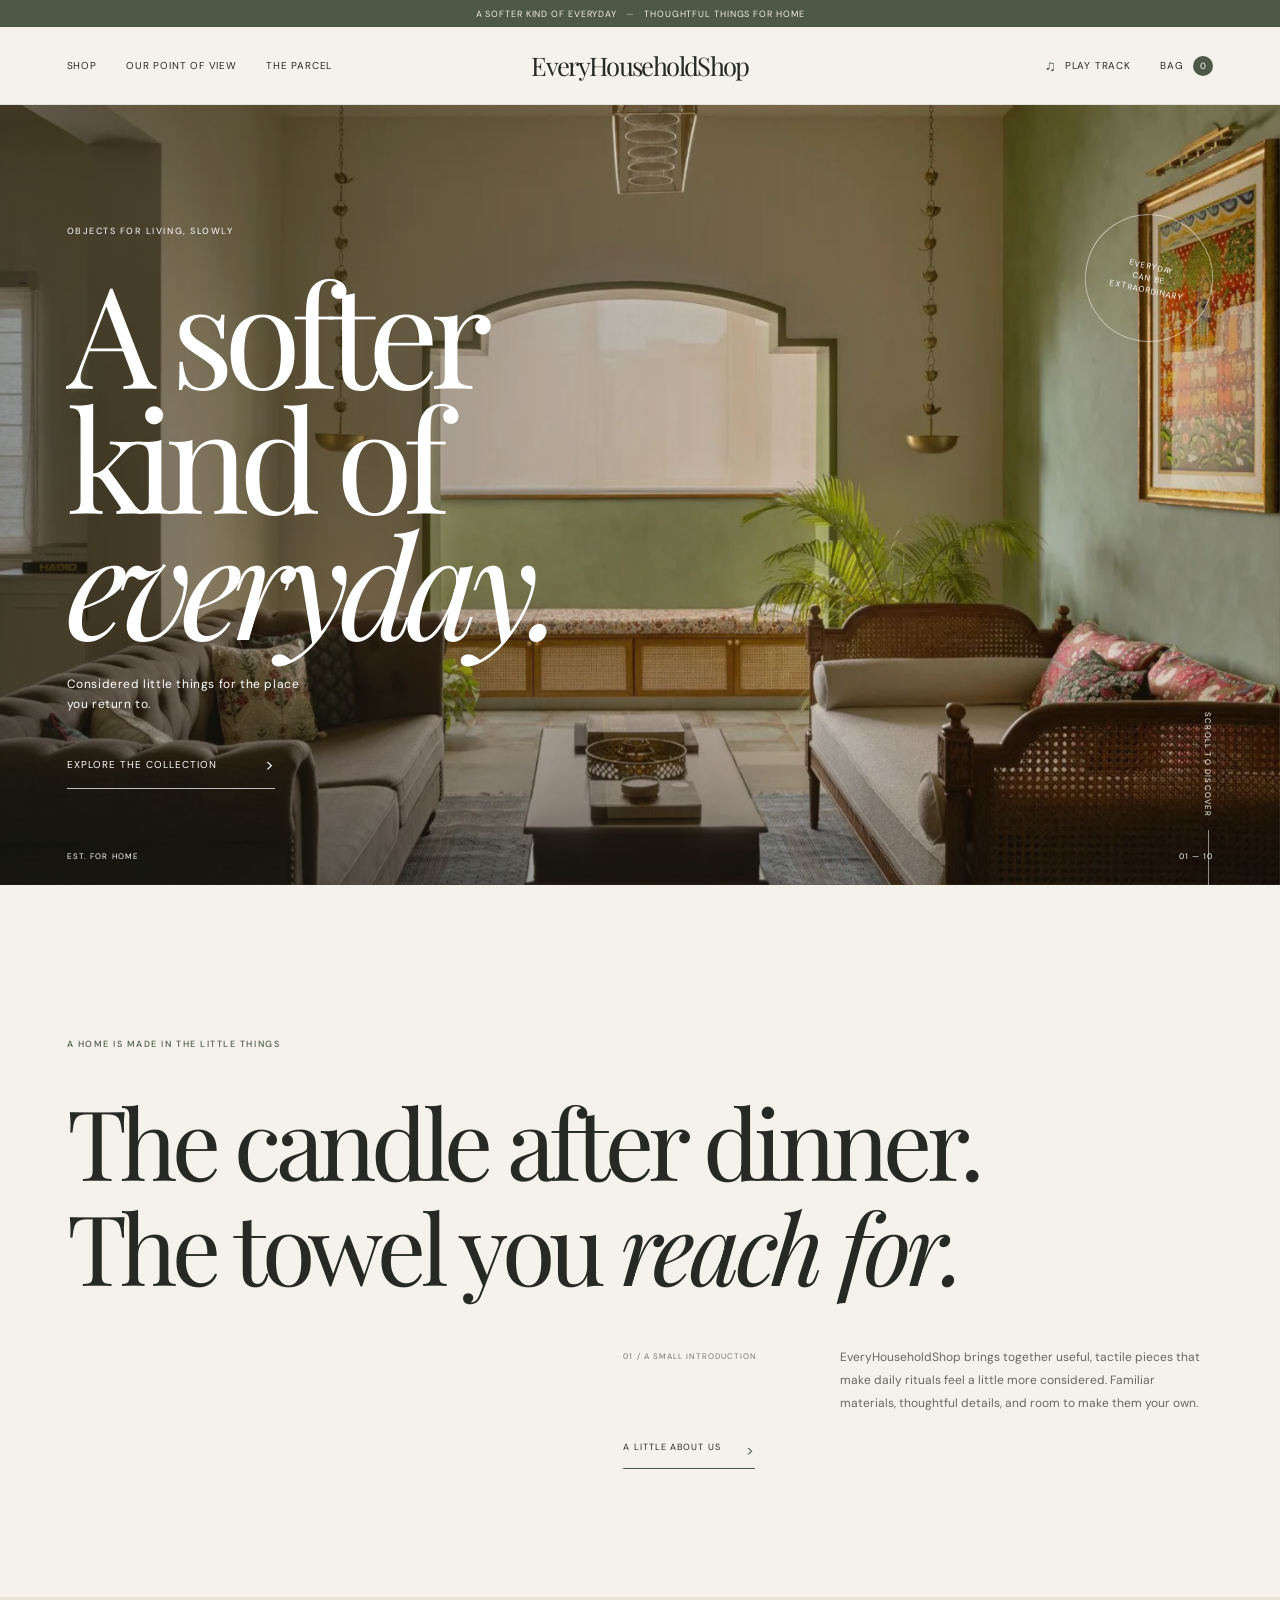
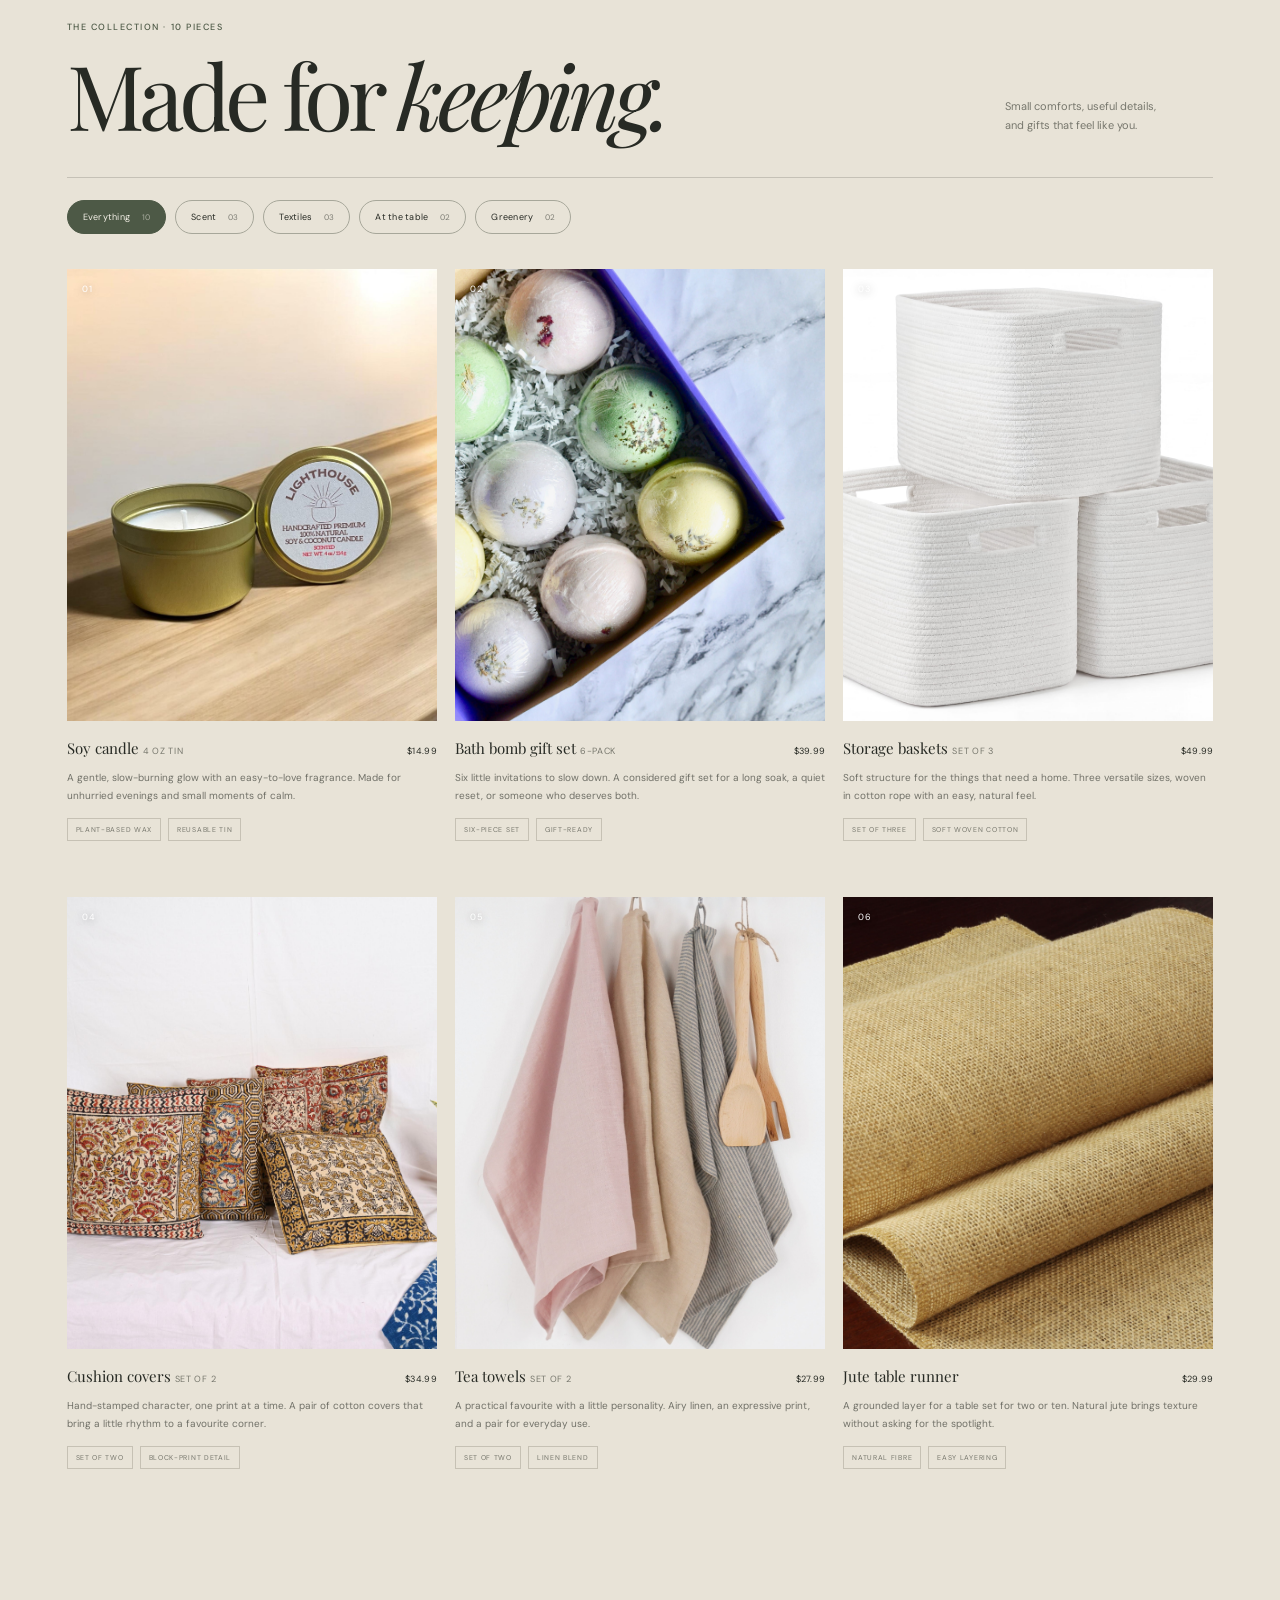
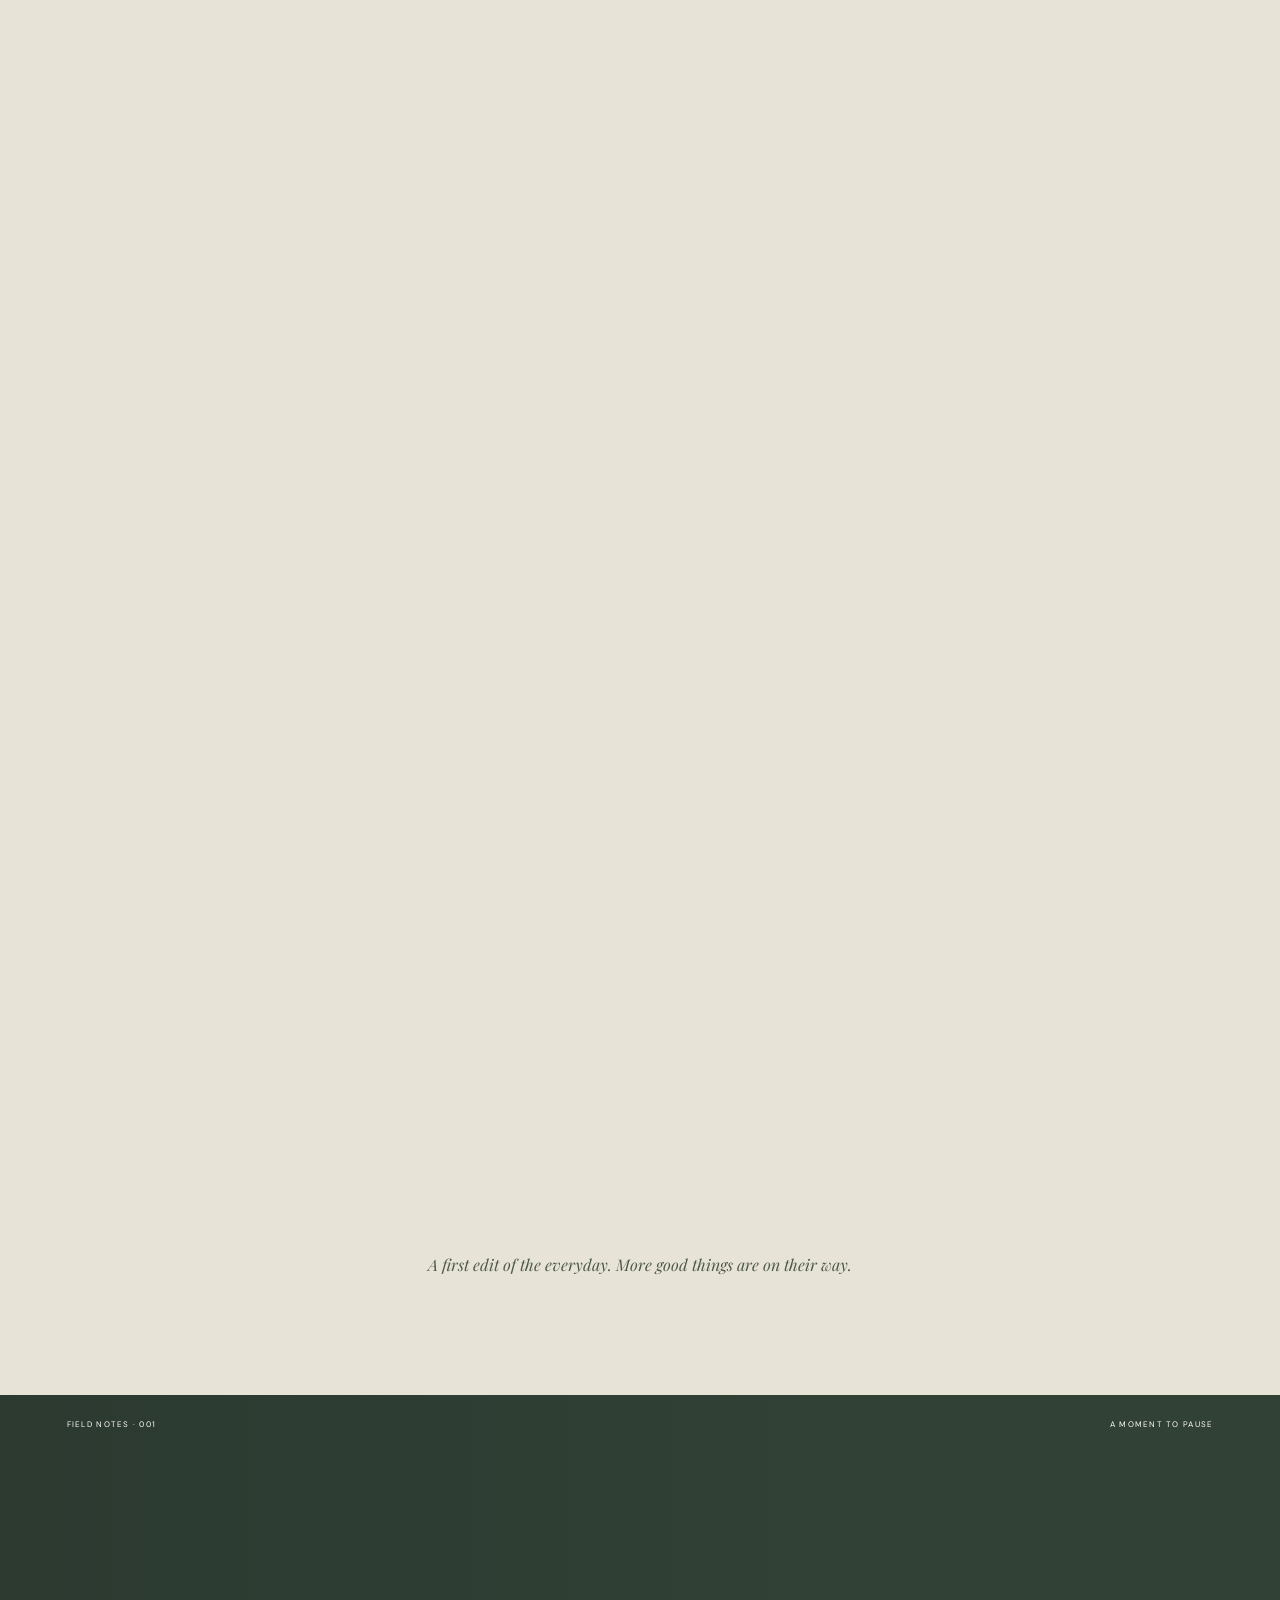
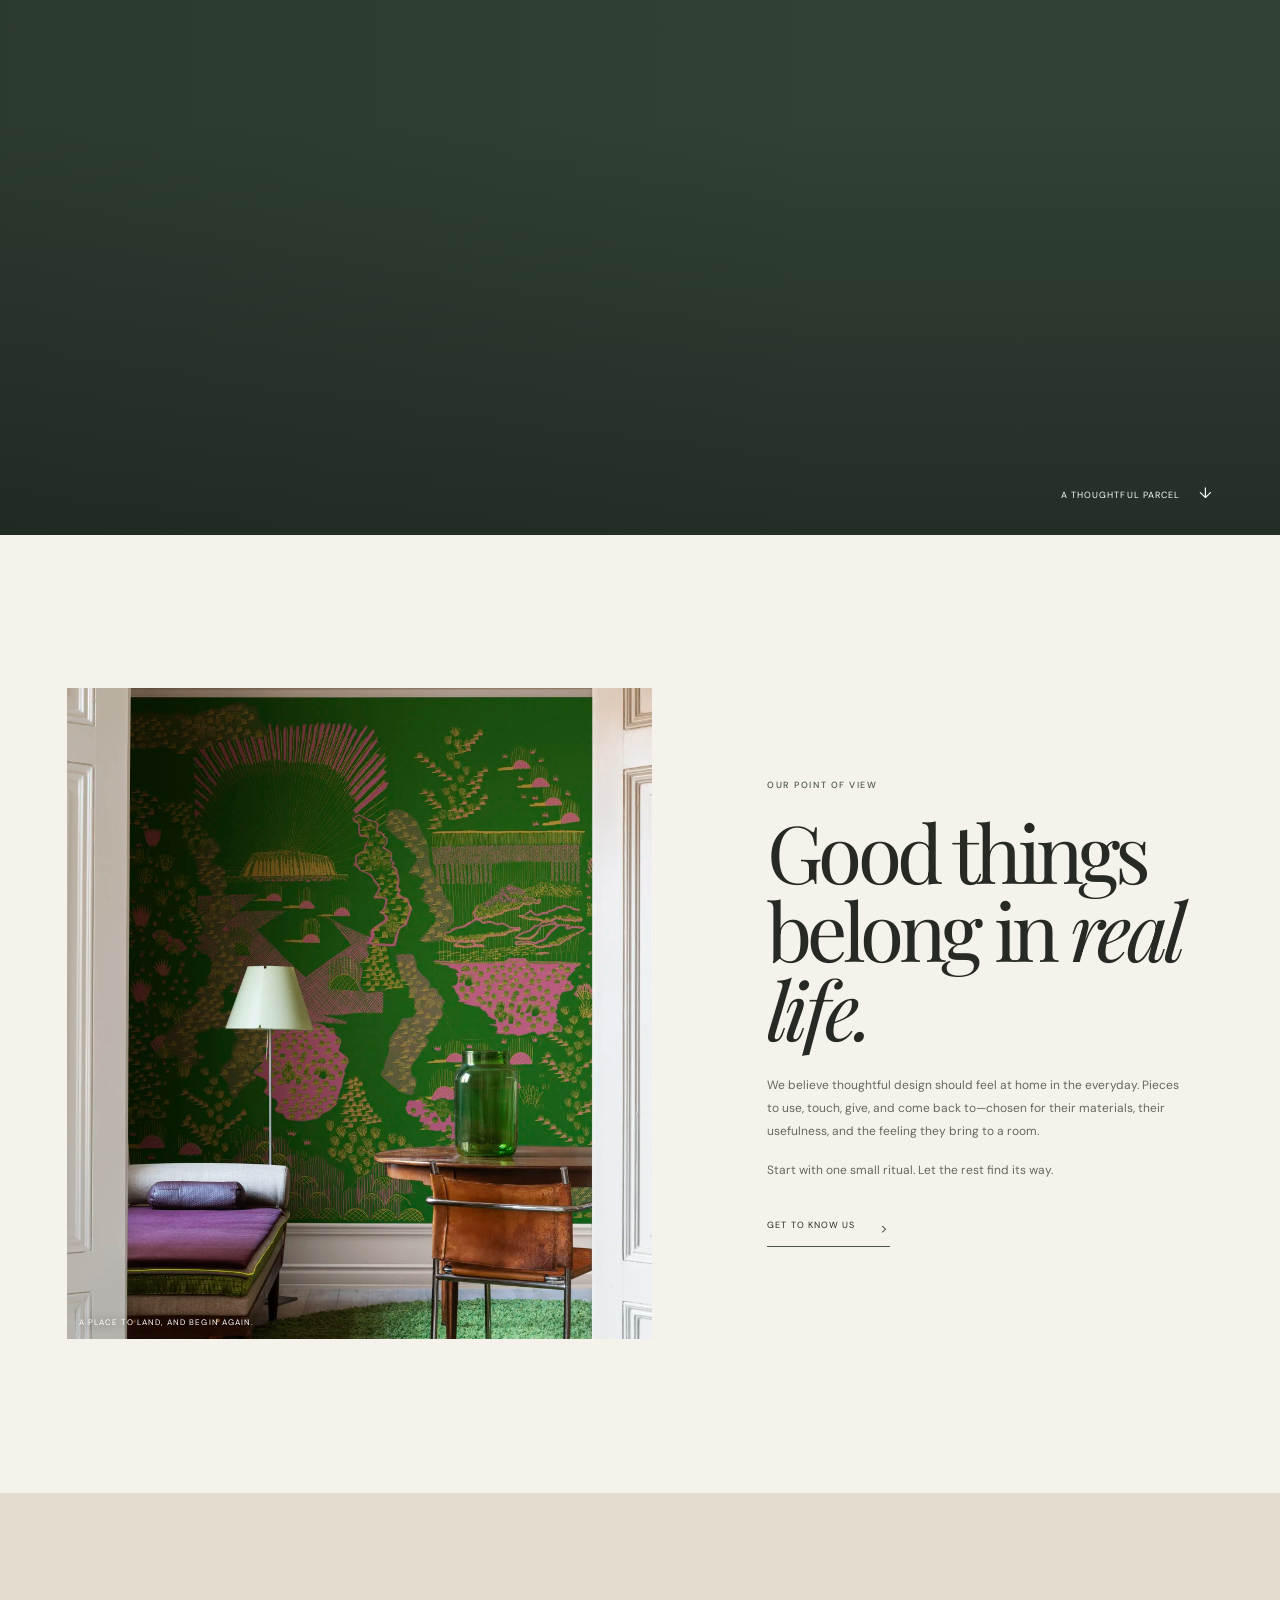
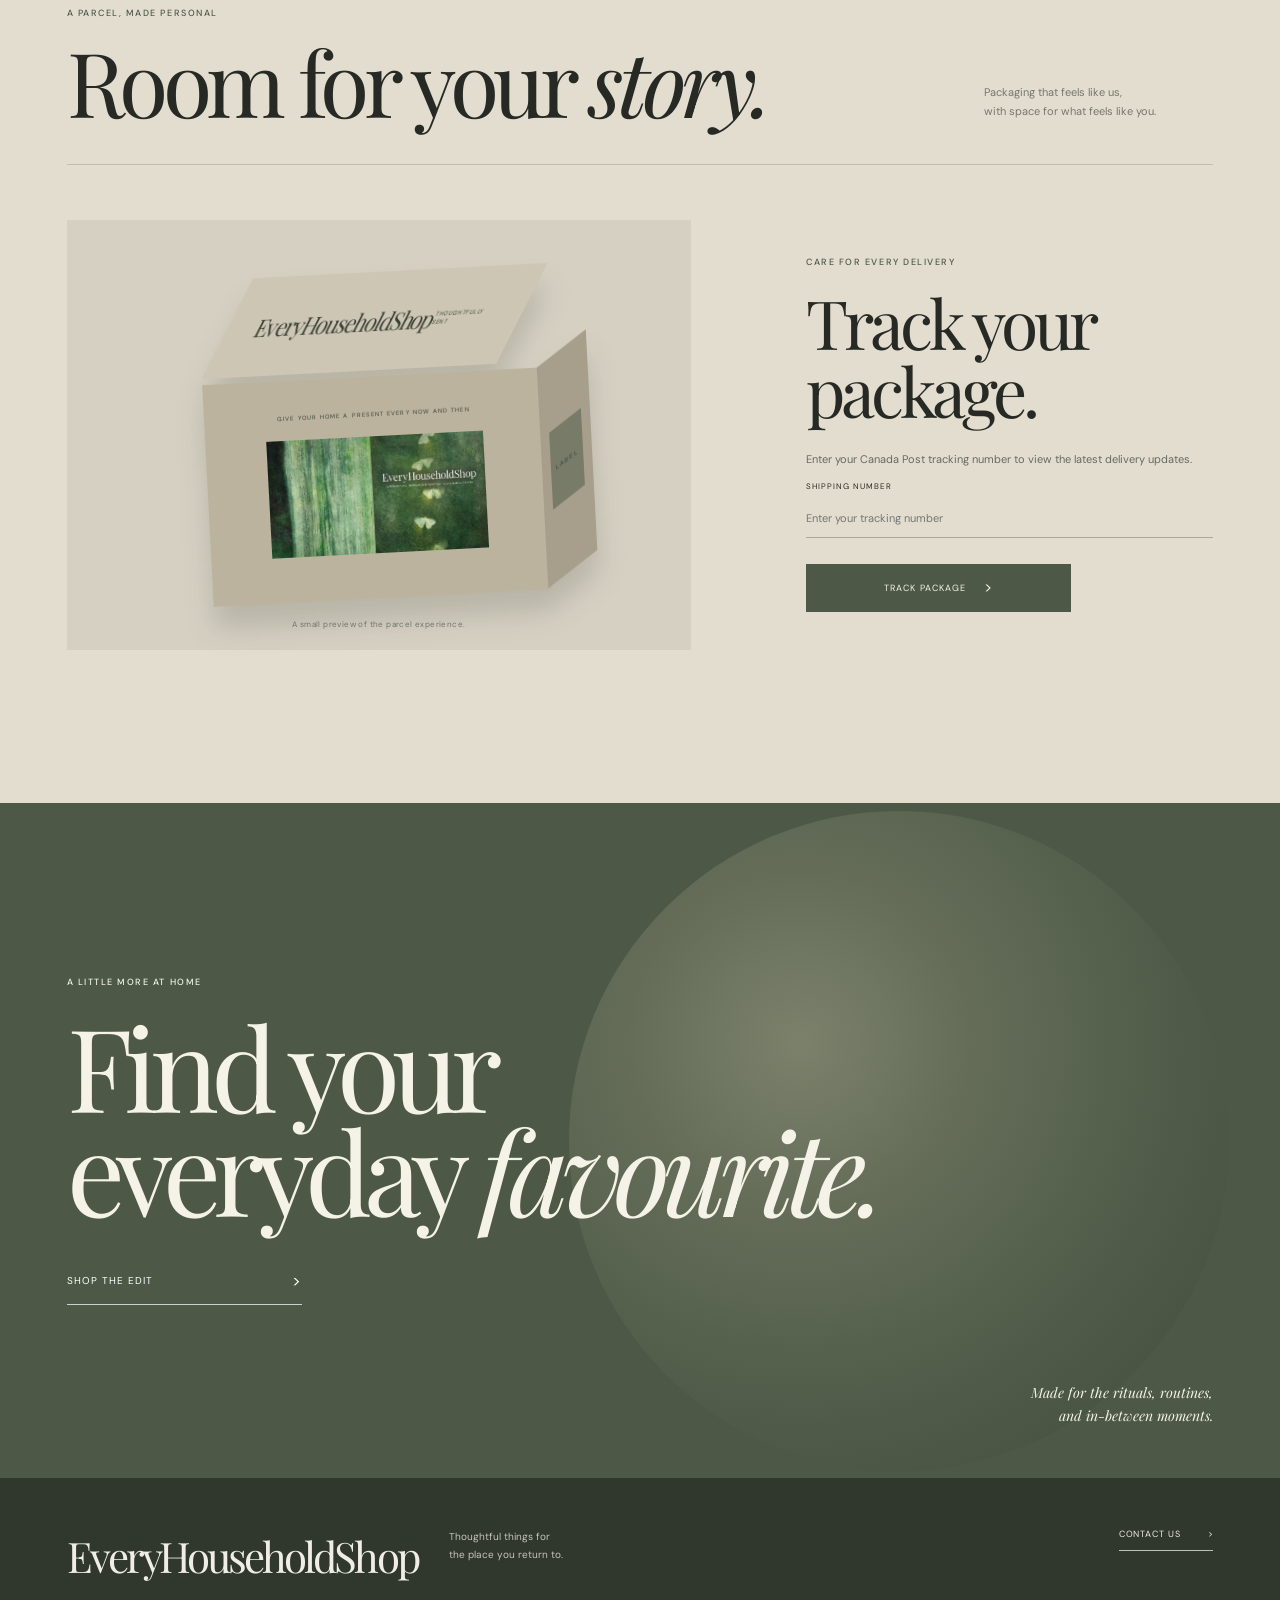
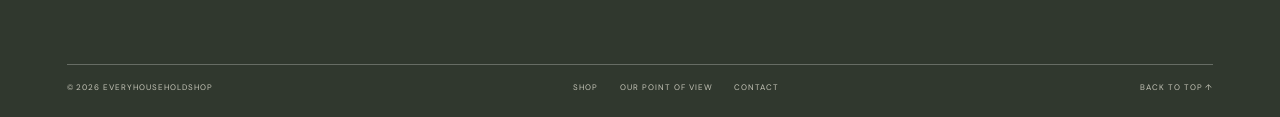
==== commit 0a888ff0: "fix icon" ====
--- a/index.html
+++ b/index.html
@@ -29,9 +29,9 @@
         <p class="eyebrow">Objects for living, slowly</p>
         <h1 id="hero-title">A softer<br>kind of <em>everyday.</em></h1>
         <p class="hero-note">Considered little things for the place<br>you return to.</p>
-        <a class="round-link" href="#collection"><span>Explore the collection</span><i>↘</i></a>
+        <a class="round-link" href="#collection"><span>Explore the collection</span><i>></i></a>
       </div>
-      <div class="hero-stamp" aria-label="Made for the rituals of home"><span>EVERYDAY<br>CAN BE<br>EXTRAORDINARY</span><b>✳</b></div>
+      <div class="hero-stamp" aria-label="Made for the rituals of home"><span>EVERYDAY<br>CAN BE<br>EXTRAORDINARY</span></div>
       <div class="hero-foot"><span>EST. FOR HOME</span><span>01 — 10</span></div>
       <a class="scroll-cue" href="#intro"><span>Scroll to discover</span><i></i></a>
     </section>
@@ -39,7 +39,7 @@
     <section class="intro editorial-pad" id="intro">
       <p class="eyebrow reveal">A home is made in the little things</p>
       <h2 class="intro-title reveal">The candle after dinner.<br>The towel you <em>reach for.</em></h2>
-      <div class="intro-bottom reveal"><span class="intro-number">01 / A SMALL INTRODUCTION</span><p>EveryHouseholdShop brings together useful, tactile pieces that make daily rituals feel a little more considered. Familiar materials, thoughtful details, and room to make them your own.</p><a class="text-link" href="#story">A little about us <span>↗</span></a></div>
+      <div class="intro-bottom reveal"><span class="intro-number">01 / A SMALL INTRODUCTION</span><p>EveryHouseholdShop brings together useful, tactile pieces that make daily rituals feel a little more considered. Familiar materials, thoughtful details, and room to make them your own.</p><a class="text-link" href="#story">A little about us <span>></span></a></div>
     </section>
 
     <section class="collection editorial-pad" id="collection">
@@ -71,20 +71,20 @@
 
     <section class="story editorial-pad">
       <div class="story-image reveal"><img loading="lazy" src="./assets/interior.jpg" alt="A calm, light-filled living space with natural materials"><span class="image-caption">A place to land, and begin again.</span></div>
-      <div class="story-copy reveal"><p class="eyebrow">Our point of view</p><h2>Good things<br>belong in <em>real life.</em></h2><p>We believe thoughtful design should feel at home in the everyday. Pieces to use, touch, give, and come back to—chosen for their materials, their usefulness, and the feeling they bring to a room.</p><p>Start with one small ritual. Let the rest find its way.</p><a class="text-link" href="contact.html">Get to know us <span>↗</span></a></div>
+      <div class="story-copy reveal"><p class="eyebrow">Our point of view</p><h2>Good things<br>belong in <em>real life.</em></h2><p>We believe thoughtful design should feel at home in the everyday. Pieces to use, touch, give, and come back to—chosen for their materials, their usefulness, and the feeling they bring to a room.</p><p>Start with one small ritual. Let the rest find its way.</p><a class="text-link" href="contact.html">Get to know us <span>></span></a></div>
     </section>
 
     <section class="packaging editorial-pad" id="packaging">
       <div class="section-head reveal"><div><p class="eyebrow">A parcel, made personal</p><h2>Room for your <em>story.</em></h2></div><p>Packaging that feels like us,<br>with space for what feels like you.</p></div>
       <div class="packaging-layout">
         <div class="box-stage reveal" aria-label="Shipping box photo preview"><div class="shipping-box"><div class="box-top"><span class="box-brand">EveryHouseholdShop</span><small>THOUGHTFULLY SENT</small></div><div class="box-front"><div class="photo-window front-window"><span><img src="./assets/package.jpg" alt="EveryHouseholdShop logo"></span></div><small>GIVE YOUR HOME A PRESENT EVERY NOW AND THEN</small></div><div class="box-side"><div class="photo-window side-window"></div><small>LABEL</small></div></div><p class="box-caption">A small preview of the parcel experience.</p></div>
-        <div class="packaging-copy reveal"><p class="eyebrow">Care for every delivery</p><h3>Track your package.</h3><p>Enter your Canada Post tracking number to view the latest delivery updates.</p><form class="contact-form tracking-form" id="tracking-form"><label for="tracking-number">Shipping number<input id="tracking-number" name="tracking-number" type="text" placeholder="Enter your tracking number" autocomplete="off" required></label><button class="upload-button" type="submit">Track package <span>↗</span></button></form></div>
+        <div class="packaging-copy reveal"><p class="eyebrow">Care for every delivery</p><h3>Track your package.</h3><p>Enter your Canada Post tracking number to view the latest delivery updates.</p><form class="contact-form tracking-form" id="tracking-form"><label for="tracking-number">Shipping number<input id="tracking-number" name="tracking-number" type="text" placeholder="Enter your tracking number" autocomplete="off" required></label><button class="upload-button" type="submit">Track package <span>></span></button></form></div>
       </div>
     </section>
 
-    <section class="closing fullbleed"><div class="closing-orb"></div><p class="eyebrow">A little more at home</p><h2>Find your<br>everyday <em>favourite.</em></h2><a class="round-link light" href="#collection"><span>Shop the edit</span><i>↗</i></a><span class="closing-note">Made for the rituals, routines,<br>and in-between moments.</span></section>
+    <section class="closing fullbleed"><div class="closing-orb"></div><p class="eyebrow">A little more at home</p><h2>Find your<br>everyday <em>favourite.</em></h2><a class="round-link light" href="#collection"><span>Shop the edit</span><i>></i></a><span class="closing-note">Made for the rituals, routines,<br>and in-between moments.</span></section>
   </main>
-  <footer class="site-footer"><div class="footer-top"><a class="footer-logo" href="#top">EveryHouseholdShop</a><p>Thoughtful things for<br>the place you return to.</p><a class="footer-contact" href="contact.html">Contact us <span>↗</span></a></div><div class="footer-bottom"><span>© 2026 EVERYHOUSEHOLDSHOP</span><div><a href="#collection">Shop</a><a href="#story">Our point of view</a><a href="contact.html">Contact</a></div><a href="#top">Back to top ↑</a></div></footer>
+  <footer class="site-footer"><div class="footer-top"><a class="footer-logo" href="#top">EveryHouseholdShop</a><p>Thoughtful things for<br>the place you return to.</p><a class="footer-contact" href="contact.html">Contact us <span>></span></a></div><div class="footer-bottom"><span>© 2026 EVERYHOUSEHOLDSHOP</span><div><a href="#collection">Shop</a><a href="#story">Our point of view</a><a href="contact.html">Contact</a></div><a href="#top">Back to top ↑</a></div></footer>
   <div class="cart-scrim" data-close-cart></div><aside class="cart-drawer" id="cart-drawer" aria-hidden="true" aria-label="Shopping bag"><div class="cart-drawer-head"><div><p class="eyebrow">Your selection</p><h2>Your bag <span class="drawer-count">(0)</span></h2></div><button class="cart-close" type="button" aria-label="Close bag">×</button></div><div class="cart-lines"></div><div class="cart-drawer-foot"><div class="subtotal-row"><span>Subtotal</span><strong class="cart-total">$0.00</strong></div><p>Your bag is saved in this browser. Checkout is not available yet.</p></div></aside><div class="toast" role="status" aria-live="polite"></div>
   <script src="assets/app.js"></script>
 </body>
